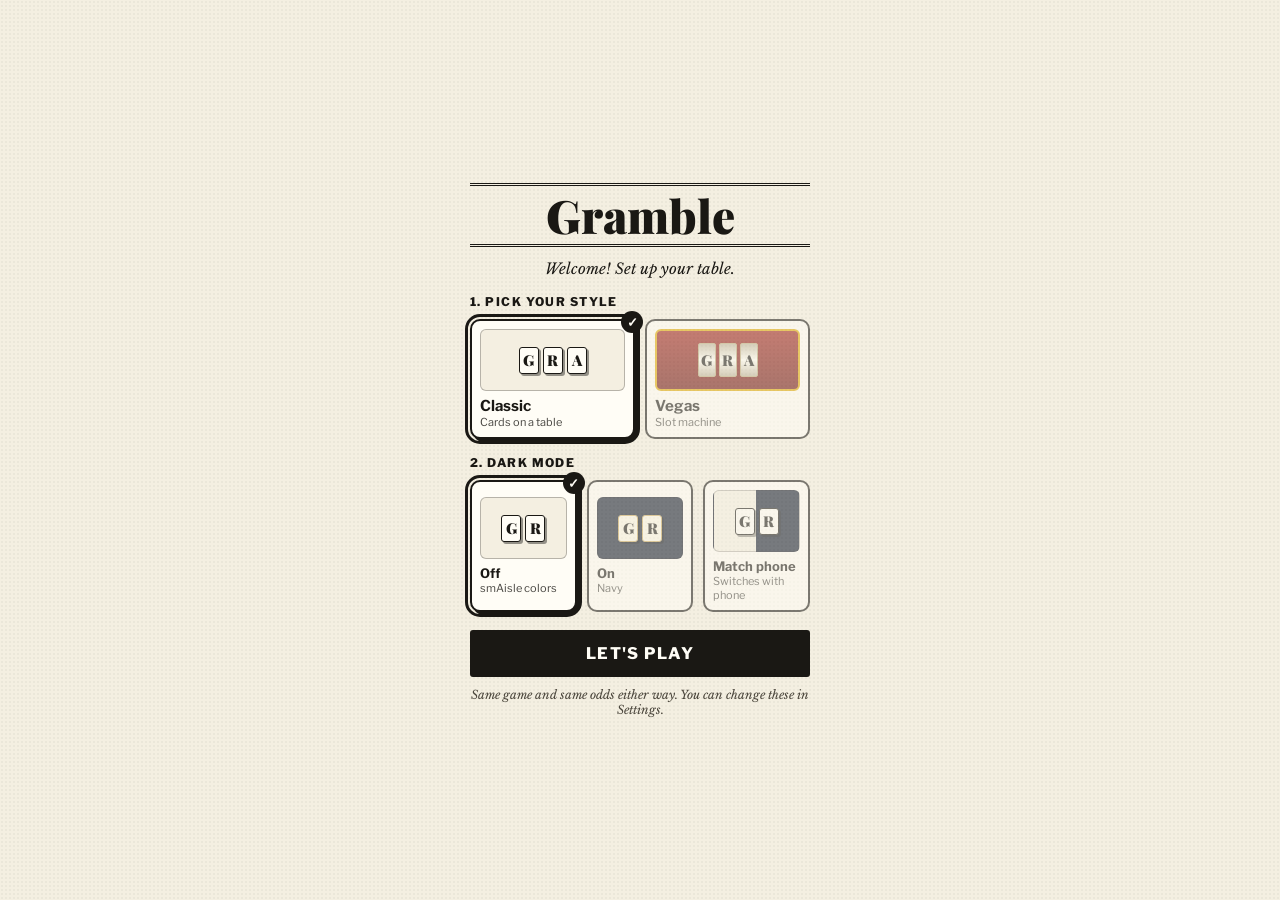
==== index.html @ 3ed4890f "Gramble v10.25: smAisle Daily button on the cover only; way back during play is the menu row Co-Auth" ====
<!doctype html>
<html lang="en">
<head>
<script src="/gate.js" data-game="gramble" data-name="Gramble"></script>
<meta charset="utf-8">
<meta name="viewport" content="width=device-width,initial-scale=1,maximum-scale=1,user-scalable=no,viewport-fit=cover">
<meta name="theme-color" content="#f4efe1">
<script>(function(){var m=null;try{m=localStorage.getItem('smaisle-dark');if(!m&&localStorage.getItem('rw_mode')==='dark'){m='on';localStorage.setItem('smaisle-dark','on')}}catch(e){}var d=m==='on'||(m==='auto'&&window.matchMedia&&matchMedia('(prefers-color-scheme: dark)').matches);if(d){document.documentElement.setAttribute('data-mode','navy');var t=document.querySelector('meta[name=theme-color]');if(t)t.content='#121b2e'}})()</script>
<meta name="apple-mobile-web-app-capable" content="yes">
<title>Gramble</title>
<link rel="apple-touch-icon" href="icon-180.png">
<link rel="icon" href="icon-192.png">
<link rel="manifest" href="manifest.json">
<script src="/daily/games.js" defer></script><!--SITEONLY-->
<meta name="description" content="Gramble: a word card game. Hold and hit to find all 20 words before your 50 coins run out.">
<link rel="stylesheet" href="https://fonts.googleapis.com/css2?family=Playfair+Display:wght@900&family=Libre+Baskerville:ital@0;1&family=Libre+Franklin:wght@700;800;900&family=Courier+Prime:wght@700&display=swap">
<style>
/* The Daily 15's newspaper look, with a red-and-gold slot machine in the middle. */
:root{--paper:#f4efe1;--ink:#1a1814;--ink2:#4a453b;--fade:#8c8574;--red:#1a1814;--acc:#ffd23f;--accD:#b8860b;--hi:#ffd23f;--hiE:#e0a800;--gold:#e0a800;--cab:#9c1f18;--cab2:#6e130e;--card:#fffdf6;--on:#fffdf6;--solid:var(--ink);--soft:#fff3c4;
  --head:"Playfair Display",Georgia,serif;--body:"Libre Baskerville",Georgia,serif;--sans:"Libre Franklin","Helvetica Neue",Arial,sans-serif;--t:58px;color-scheme:light}
*,*::before,*::after{box-sizing:border-box}
html,body{height:100%;margin:0;touch-action:manipulation}
body{background:var(--paper);background-image:radial-gradient(rgba(0,0,0,.035) 1px,transparent 1px);background-size:4px 4px;color:var(--ink);font-family:var(--body);overflow:hidden;-webkit-user-select:none;user-select:none;-webkit-tap-highlight-color:transparent}
[hidden]{display:none!important}
button{font-family:var(--sans);cursor:pointer;touch-action:manipulation;color:var(--ink)}
#app{height:100%;max-width:540px;margin:0 auto;display:flex;flex-direction:column;gap:6px;padding:6px max(2px,env(safe-area-inset-right,0px)) calc(env(safe-area-inset-bottom,0px) + 14px) max(2px,env(safe-area-inset-left,0px))}
.top{display:flex;align-items:center;gap:7px;border-bottom:3px double var(--ink);padding:2px 0 6px;margin:0 10px}
#pno{flex:1;font-family:var(--head);font-weight:900;font-size:20px;white-space:nowrap}
.box{display:flex;align-items:center;gap:6px;border:2px solid var(--ink);padding:0 8px;background:var(--card);height:32px}
.box small{font-family:var(--sans);font-size:10px;font-weight:700;letter-spacing:.12em;text-transform:uppercase}
.box b{font-family:var(--head);font-weight:900;font-size:19px;font-variant-numeric:tabular-nums}
#stars{min-width:12px;text-align:center;letter-spacing:-3px;font-size:11px}
#menuBtn{width:34px;height:32px;padding:0;border-radius:4px;background:transparent;border:1.5px solid var(--ink);font-size:17px}
#msg{min-height:38px;margin:0 10px;display:flex;align-items:center;justify-content:center;text-align:center;font-style:italic;font-size:14px;color:var(--ink2);line-height:1.25}
#msg.good{color:var(--ink);font-style:normal;font-family:var(--sans);font-weight:800;font-size:15px}
#msg.warn{color:var(--red);font-style:normal;font-family:var(--sans);font-weight:800}
#stage{flex:1;min-height:0;display:flex;flex-direction:column;align-items:center;justify-content:center;justify-content:safe center;gap:10px}

/* ---------- The machine ---------- */
#cab{position:relative;background:linear-gradient(var(--cab),var(--cab2));border:3px solid var(--gold);border-radius:18px;padding:8px 10px 10px;box-shadow:0 5px 0 #4a0c09,0 8px 16px rgba(0,0,0,.3)}
#marq{position:relative;margin:0 auto 8px;background:#2a0a08;border:2px solid var(--gold);border-radius:10px;padding:11px 14px;text-align:center;overflow:hidden}
#marq b{display:block;font-family:var(--head);font-weight:900;font-size:22px;letter-spacing:.06em;color:var(--hi);text-shadow:0 0 6px rgba(255,210,63,.6);line-height:1.1}
#marq small{display:block;font-family:var(--sans);font-weight:800;font-size:10px;letter-spacing:.16em;text-transform:uppercase;color:#f3d9a0}
#bulbs{position:absolute;inset:0;pointer-events:none}
#bulbs i{position:absolute;width:6px;height:6px;border-radius:50%;background:#ffe9a8;box-shadow:0 0 4px #ffd23f}
#bulbs i:nth-child(odd){animation:blink 1s steps(1) infinite}#bulbs i:nth-child(even){animation:blink 1s steps(1) infinite .5s}
@keyframes blink{50%{background:#7a4b10;box-shadow:none}}
#marq.jp{animation:jp .18s steps(1) 10}#marq.jp b{color:#fff}
@keyframes jp{50%{background:var(--gold)}}
#row{display:flex;align-items:center;gap:8px}
#reels{position:relative;display:flex;gap:6px;background:#2a0a08;border-radius:10px;padding:8px;border:2px solid #c48a00}
/* A reel window shows the letter on the line in full, with half of the letters above and below it. */
.reel{position:relative;width:var(--t);height:calc(var(--t)*2.6);overflow:hidden;border-radius:6px;background:linear-gradient(#bdb39a,#f3ecd8 30%,#fffdf3 50%,#f3ecd8 70%,#bdb39a);cursor:pointer}
.reel::after{content:'';position:absolute;inset:0;pointer-events:none;background:linear-gradient(rgba(0,0,0,.45),rgba(0,0,0,0) 28%,rgba(0,0,0,0) 72%,rgba(0,0,0,.45))}
.strip{position:absolute;left:0;right:0;top:0;will-change:transform}
.sym{position:relative;height:var(--t);display:grid;place-items:center;font-family:var(--sans);font-weight:900;font-size:calc(var(--t)*.6);line-height:1;color:var(--ink)}
.sym sub{position:absolute;right:9%;bottom:12%;font-size:calc(var(--t)*.22);font-weight:800}
.sym.qu{font-size:calc(var(--t)*.46)}
.sym.wild{color:var(--red);font-size:calc(var(--t)*.62)}
.reel.sel{box-shadow:inset 0 0 0 3px var(--gold)}
.reel.sel .sym.on{background:linear-gradient(#ffe680,#ffcf2e)}
.reel .num{position:absolute;left:4px;top:2px;z-index:2;font-family:var(--sans);font-weight:900;font-size:10px;color:var(--on);background:var(--solid);border-radius:8px;min-width:15px;height:15px;line-height:15px;text-align:center;pointer-events:none}
.reel.spin .sym{filter:blur(1.2px)}
.reel:not(.spin) .sym:not(.on){opacity:.4}
#line{position:absolute;left:0;right:0;top:50%;height:0;pointer-events:none;z-index:3}
#line::before,#line::after{content:'';position:absolute;top:-8px;border:7px solid transparent}
#line::before{left:-1px;border-left-color:var(--red)}#line::after{right:-1px;border-right-color:var(--red)}
#lever{position:relative;width:26px;height:calc(var(--t)*2.7);background:none;border:none;padding:0;flex:none}
#lever .base{position:absolute;left:3px;bottom:0;width:20px;height:26px;border-radius:6px;background:linear-gradient(90deg,#8a8a8a,#e6e6e6,#8a8a8a);border:2px solid #4a453b}
#lever .arm{position:absolute;left:10px;bottom:16px;width:6px;height:calc(100% - 30px);background:linear-gradient(90deg,#777,#ddd,#777);border-radius:3px;transform-origin:50% 100%;transition:transform .18s ease-in}
#lever .ball{position:absolute;left:-7px;top:-14px;width:20px;height:20px;border-radius:50%;background:radial-gradient(circle at 35% 35%,#ff8a80,#c62828 60%,#7f1010);box-shadow:0 2px 3px rgba(0,0,0,.4)}
#lever.pull .arm{transform:scaleY(-.55)}
#lever:disabled{opacity:.55;cursor:default}

/* ---------- Word, buttons, spin log ---------- */
#word{display:flex;align-items:center;justify-content:center;gap:4px;min-height:46px;flex-wrap:wrap}
#word .wt{position:relative;width:38px;height:42px;border-radius:5px;display:grid;place-items:center;font-family:var(--sans);font-weight:900;font-size:22px;background:linear-gradient(#ffe680,#ffcf2e);box-shadow:0 2px 0 #c99a00,0 3px 4px rgba(0,0,0,.25);cursor:pointer}
#word .wt.qu{font-size:16px}#word .wt.wild{color:var(--red)}
#word .wt sub{position:absolute;right:3px;bottom:2px;font-size:10px;font-weight:800}
#word .wt.bad{background:linear-gradient(#fffdf3,#f1e6c8);box-shadow:0 2px 0 #b9a77a,0 3px 4px rgba(0,0,0,.25)}
#word .ph{font-style:italic;font-size:14px;color:var(--fade)}
#word.shake{animation:shake .3s}
@keyframes shake{25%{transform:translateX(-6px)}75%{transform:translateX(6px)}}
#wsum{min-height:20px;text-align:center;font-family:var(--sans);font-weight:800;font-size:14px;letter-spacing:.03em;color:var(--ink2)}
#wsum b{color:var(--ink)}#wsum .jp{color:var(--red)}
#bar{display:flex;gap:8px;width:100%;max-width:420px;padding:0 10px}
#bar button{flex:1;height:54px;border:2px solid var(--ink);background:var(--card);font-weight:800;font-size:15px;letter-spacing:.04em;text-transform:uppercase;box-shadow:2px 3px 0 var(--ink);border-radius:3px;line-height:1.1}
#bar button small{display:block;font-size:10px;letter-spacing:.08em;font-weight:700;margin-top:2px}
#bar button:active:not(:disabled){transform:translate(2px,3px);box-shadow:none}
#bar button:disabled{opacity:.4;cursor:default}
#bar #cashBtn,#bar #spinBtn{background:var(--solid);color:var(--on)}
#bar #spinBtn{background:var(--red);border-color:#5a0f0b;box-shadow:2px 3px 0 #5a0f0b;font-size:18px;letter-spacing:.08em;white-space:nowrap}
#bar #bDD{display:none!important}
@keyframes ddp{0%,100%{box-shadow:0 0 0 0 rgba(255,210,63,.95),2px 3px 0 var(--ink)}50%{box-shadow:0 0 0 8px rgba(255,210,63,0),2px 3px 0 var(--ink)}}
#ddX{display:flex;align-items:center;gap:10px;width:calc(100% - 20px);max-width:400px;margin:0 auto 8px;box-sizing:border-box;min-height:58px;padding:8px 10px;border:2.5px solid var(--ink);background:var(--soft);box-shadow:2px 3px 0 var(--ink);font-family:var(--sans);font-weight:900;animation:ddp 1.3s infinite}
#ddX[hidden]{display:none}#ddX.on{animation:none}
#ddX .q{flex:1;font-size:16px;letter-spacing:.03em;text-transform:uppercase;text-align:left}#ddX .q small{display:block;font-size:11px;font-weight:700;color:#5a554a;letter-spacing:.02em;text-transform:none}
#ddX .seg{display:flex;border:2px solid var(--ink);border-radius:4px;overflow:hidden;flex:none}
#ddX .seg button small{display:block;font:800 11px var(--sans);letter-spacing:.02em;margin-top:1px}
#ddX .seg button{font:900 15px var(--sans);letter-spacing:.05em;text-transform:uppercase;padding:7px 14px;line-height:1.1;background:var(--card);color:var(--ink);border:0;border-radius:0}
#ddX .seg button+button{border-left:2px solid var(--ink)}#ddX .seg button.on{background:var(--solid);color:#ffd23f}
body.dd2 #bar #spinBtn{background:linear-gradient(#ffe58a,#ffc400)!important;color:#000!important;border-color:#000!important;box-shadow:2px 3px 0 #000!important}
#bCash{background:var(--solid);border-color:#000;color:var(--acc)}
#word .wt.pick{outline:3px solid var(--red);outline-offset:2px;transform:translateY(-4px)}
#word{touch-action:none}#word .wt{touch-action:none}
#list{display:grid;grid-template-columns:repeat(4,1fr);gap:4px;width:100%;max-width:420px;padding:0 10px}
#list span{position:relative;border:1.5px dashed var(--ink);border-radius:0;background:transparent;text-align:center;font-family:"Courier Prime","Courier New",monospace;font-weight:700;font-size:17px;letter-spacing:.14em;padding:5px 0 4px;line-height:1.1}
#list span.fit{background:var(--soft);border:1.5px solid var(--hiE)}
#list span.got{background:#ebe6d8;border-color:#c9c2b0;color:#9a9384}
#list span.got::after{content:'';position:absolute;left:8%;right:8%;top:50%;border-top:2.5px solid var(--red);transform:rotate(-4deg)}
#list span.new{animation:pick .5s ease-out}
@keyframes pick{50%{transform:scale(1.25)}}
#bonusL{min-height:16px;text-align:center;font-family:var(--sans);font-size:12px;font-weight:700;color:var(--ink2)}#bonusL b{color:var(--ink);cursor:pointer;text-decoration:underline dotted}
#list span.miss{color:var(--fade);border-style:dotted}
.reel .tag{position:absolute;left:0;right:0;bottom:3px;z-index:2;text-align:center;font-family:var(--sans);font-weight:900;font-size:9px;letter-spacing:.14em;color:var(--on);pointer-events:none}
.reel .tag span{background:var(--solid);border-radius:8px;padding:1px 6px;font-size:12px;letter-spacing:0}
.reel.unl .sym.on{opacity:.5}.reel.unl .tag span{background:#6b6355}
.reel.gone .strip .sym.on{color:transparent}.reel.gone .strip .sym.on sub{display:none}
#cab.win{animation:winb .25s steps(1) 8}
@keyframes winb{50%{box-shadow:0 0 0 6px var(--hi),0 8px 16px rgba(0,0,0,.3)}}
#logLbl{text-align:center;font-family:var(--sans);font-size:10px;font-weight:800;letter-spacing:.12em;text-transform:uppercase;color:var(--ink2)}
.box.bank b{color:var(--ink)}.box.bank.low b{color:var(--ink);text-decoration:underline 3px var(--acc)}
.pop.cost{background:var(--card);color:var(--red);font-size:20px}
.pop{position:fixed;z-index:12;font-family:var(--head);font-weight:900;font-size:30px;color:var(--ink);background:var(--card);border:2px solid var(--ink);padding:0 10px;pointer-events:none;animation:up 3s ease-out forwards;white-space:nowrap;transform:translateX(-50%)}
.pop.jp{background:var(--solid);color:var(--acc)}
@keyframes up{0%{transform:translate(-50%,0)}15%{transform:translate(-50%,-20px);opacity:1}75%{transform:translate(-50%,-30px);opacity:1}100%{transform:translate(-50%,-50px);opacity:0}}

/* ---------- Sheets (cover, menu, help, result, stats, archive) ---------- */
.sheet{position:fixed;inset:0;display:grid;place-items:center;background:rgba(26,24,20,.55);z-index:20;padding:16px}
.card{background:var(--paper);border:3px double var(--ink);padding:18px;width:100%;max-width:400px;max-height:90%;overflow:auto;display:flex;flex-direction:column;gap:10px;box-shadow:6px 6px 0 rgba(0,0,0,.25)}
.card h2{font-family:var(--head);font-weight:900;font-size:28px;margin:0;text-align:center;border-bottom:1px solid var(--ink);padding-bottom:6px}
#menu h2,#settings h2{text-align:left}
.card b{font-family:var(--sans);font-weight:800}
#togs{display:flex;flex-wrap:wrap;justify-content:center;gap:6px;margin:2px 0 4px}
#mSound{display:flex;align-items:center;gap:4px;background:transparent;border:1.5px solid var(--ink);border-radius:6px;padding:3px 6px;font-family:var(--sans);font-size:9px;font-weight:700;letter-spacing:.06em;text-transform:uppercase;color:var(--ink);line-height:1.1}
#mSound b{font-size:10px}#mSound.on{background:var(--solid);color:var(--on)}
.helpsec{border-top:1px solid var(--ink);padding-top:8px;display:flex;flex-direction:column;gap:6px}
.helpsec h3{margin:0;text-align:center;font-family:var(--sans);font-size:11px;letter-spacing:.14em;text-transform:uppercase;color:var(--ink2)}
.helpsec div{display:flex;gap:8px}.helpsec .go{flex:1;padding:9px 4px;font-size:12px;margin:0}
.lsub{text-align:center;font-family:var(--sans);font-size:13px;font-weight:700;color:var(--ink2);margin:0}
.go{display:block;width:100%;padding:12px;border:2px solid var(--ink);border-radius:3px;background:var(--solid);color:var(--on);font-weight:800;font-size:16px;letter-spacing:.08em;text-transform:uppercase;margin-top:8px}
.go.alt{background:var(--card);color:var(--ink)}
.card .go{margin:0}
.ver{text-align:center;font-family:var(--sans);font-size:11px;color:var(--fade);margin-top:10px}
.stars{width:100%;border-collapse:collapse;margin-top:6px;text-align:center;background:#fff}
.stars th,.stars td{border:2px solid var(--ink);padding:6px 4px}
.stars th{font-family:var(--sans);font-size:13px;font-weight:800}
.stars tr:first-child th{background:var(--solid);color:var(--on);font-size:15px}
.stars td{font-size:18px;line-height:1;letter-spacing:-2px;white-space:nowrap}
.rules{list-style:none;padding:0;margin:0;display:flex;flex-direction:column;gap:10px}
#help .rules li{font-family:var(--sans);font-weight:500;font-size:15px;line-height:1.42}
#help .rules li b{font-weight:800}#help .rules li.fine{font-family:var(--body);font-size:11.5px;color:var(--ink2)}
#cover{background:var(--paper);background-image:radial-gradient(rgba(0,0,0,.035) 1px,transparent 1px);background-size:4px 4px;z-index:30}
#cover .in{display:flex;flex-direction:column;align-items:center;gap:14px;width:100%;max-width:340px;text-align:center}
#cover .mh{border-top:3px double var(--ink);border-bottom:3px double var(--ink);padding:8px 0;width:100%}
#cover h1{font-family:var(--head);font-weight:900;font-size:clamp(40px,13vw,52px);line-height:1;margin:0}
#cover .ln{display:flex;justify-content:space-between;font-family:var(--sans);font-size:11px;font-weight:700;letter-spacing:.08em;text-transform:uppercase;margin-top:6px;color:var(--ink2)}
#cover .tag{font-style:italic;font-size:15px}
/* Way back to smAisle Daily: the yellow button shows on the cover only; during play the way back is the menu row (Jeff, Nov 3). */
.smback{flex:none;align-self:flex-start;display:block;box-sizing:border-box;height:30px;padding:4px 10px;background:#ffe27a;color:#1a1814!important;border:2px solid #1a1814;border-radius:4px;font:800 13px/18px var(--sans);letter-spacing:.06em;text-decoration:none;white-space:nowrap}
#cvBar{position:absolute;top:calc(env(safe-area-inset-top,0px) + 6px);left:calc(max(0px,50vw - 270px) + 12px);z-index:2}
#cover{padding-top:calc(env(safe-area-inset-top,0px) + 42px);overflow:auto;place-items:safe center}
#coverSm{color:inherit}
@media (max-height:700px){#cover .in{gap:10px}}
#cover .links{display:flex;gap:8px;align-items:center;font-family:var(--sans);font-weight:800;font-size:12px;letter-spacing:.08em;text-transform:uppercase}
#cover .links button{background:none;border:none;padding:6px 2px;font:inherit;letter-spacing:inherit;text-transform:inherit;color:var(--ink);text-decoration:underline}
#cvReels{display:flex;gap:5px;justify-content:center}
#cvReels span{width:44px;height:50px;border-radius:6px;display:grid;place-items:center;font-family:var(--sans);font-weight:900;font-size:28px;background:linear-gradient(#fffdf3,#f1e6c8);box-shadow:0 2px 0 #b9a77a,0 3px 4px rgba(0,0,0,.25);border:2px solid var(--gold)}
#cvStreak{font-family:var(--sans);font-weight:800;font-size:14px;letter-spacing:.04em}
#cvStats{display:flex;width:100%;background:none;border:none;border-top:1px solid var(--ink);border-bottom:1px solid var(--ink);padding:6px 0;color:var(--ink)}
#cvStats div{flex:1;display:flex;flex-direction:column}#cvStats div+div{border-left:1px solid var(--fade)}
#cvStats b{font-family:var(--head);font-weight:900;font-size:22px}#cvStats span{font-family:var(--sans);font-weight:800;font-size:9px;letter-spacing:.06em;text-transform:uppercase;color:var(--ink2)}
.smico{display:inline-block;flex:none;width:24px;height:24px;background-size:cover;border-radius:22%;background-image:url([data-uri])}
.qpic{display:flex;justify-content:center;gap:4px;margin:6px 0 12px;min-height:44px;flex-wrap:wrap}
.qt{position:relative;width:40px;height:44px;border-radius:5px;display:grid;place-items:center;font-family:var(--sans);font-weight:900;font-size:23px;background:linear-gradient(#fffdf3,#f1e6c8);box-shadow:0 2px 0 #b9a77a,0 3px 4px rgba(0,0,0,.25)}
.qt sub{position:absolute;right:3px;bottom:2px;font-size:10px;font-weight:800}
.qt.l{background:linear-gradient(#ffe680,#ffcf2e);box-shadow:0 2px 0 #c99a00,0 3px 4px rgba(0,0,0,.25)}
.qt.w{color:var(--red)}
#quick{z-index:40}
#qText{font-size:15px;line-height:1.45;text-align:center;margin:0}
#qDots{display:flex;justify-content:center;gap:6px;margin:14px 0 2px}#qDots span{width:8px;height:8px;border-radius:50%;border:1.5px solid var(--ink)}#qDots span.on{background:var(--solid)}
.qskip{display:block;margin:10px auto 0;background:none;border:0;font-weight:700;font-size:13px;color:var(--ink2);text-decoration:underline}
.big{font-family:var(--head);font-weight:900;font-size:44px;text-align:center;margin:4px 0;line-height:1;letter-spacing:-2px}
.dpts{font-family:var(--sans);font-weight:800;font-size:15px;letter-spacing:.06em;text-transform:uppercase}.dpts b{font-family:var(--head);font-size:30px;letter-spacing:0}
#dStreak{margin:0;font-family:var(--sans);font-weight:800;font-size:14px;letter-spacing:.04em}
.lrow{display:flex;flex-wrap:wrap;justify-content:center;gap:4px 16px;font-family:var(--sans);font-weight:800;font-size:12px;letter-spacing:.08em;text-transform:uppercase}
.lrow button{background:none;border:none;padding:6px 2px;font:inherit;letter-spacing:inherit;text-transform:inherit;color:var(--ink);text-decoration:underline}
.lrow button[hidden]{display:none}
.donegrid{display:grid;grid-template-columns:1fr 1fr;gap:8px}.donegrid .go{padding:9px 4px;font-size:13px}
.wl{text-align:center;font-family:var(--sans);font-weight:700;font-size:13px;color:var(--ink2);line-height:1.5;margin:0}
.dw{cursor:pointer;text-decoration:underline dotted;text-underline-offset:3px}.tapnote{margin:-6px 0 0;font-size:11px;font-style:italic;color:var(--ink2);text-align:center}
#dTop{margin:0;font-family:var(--sans);font-size:15px}
#def{z-index:45}#def .card{text-align:left}#defW{margin:0 0 6px;font-family:var(--sans);letter-spacing:.08em;font-size:22px}#defT p{margin:0 0 8px;font-size:15px;line-height:1.4}#defT i{color:var(--ink2)}#defT .dsm{font-size:13px}#defT a{color:var(--ink)}
.sstreak{display:flex;flex-direction:column;gap:4px;font-family:var(--head);font-weight:900;font-size:20px;text-align:left}
.sstreak div{display:flex;align-items:baseline}.sstreak em{font-style:normal;display:inline-block;width:1.4em}.card .sstreak b{margin-left:auto;font-family:var(--head);font-weight:900}
.shead{margin:4px 0 0;text-align:left;font-family:var(--head);font-weight:900;font-size:16px;border-bottom:2px solid var(--ink);padding-bottom:3px}
.sweek{display:grid;grid-template-columns:repeat(7,1fr);gap:4px;border:2px solid var(--ink);border-radius:3px;padding:4px}
.sweek div{border:1.5px solid var(--ink);border-radius:3px;background:var(--card);padding:4px 0;min-height:46px;display:flex;flex-direction:column;align-items:center;gap:1px;font-size:11px;line-height:1.1}
.sweek span{font-family:var(--sans);font-weight:800;font-size:10px;letter-spacing:.04em}
.sweek .off{opacity:.45;border-color:var(--fade)}.sweek .x{font-family:var(--sans);font-weight:700;color:var(--ink2)}
.sweeksum{font-family:var(--sans);font-weight:700;font-size:13px}
.statgrid{display:grid;grid-template-columns:1fr 1fr 1fr;gap:6px}
.statgrid div{border:2px solid var(--ink);border-radius:3px;background:var(--card);padding:7px 2px 6px;display:flex;flex-direction:column;gap:2px}
.statgrid b{font-family:var(--sans);font-weight:900;font-size:22px;line-height:1.1}
.statgrid span{font-family:var(--sans);font-weight:800;font-size:9.5px;text-transform:uppercase;letter-spacing:.05em}
@media (max-width:420px){.top{gap:5px}.box{padding:0 6px;gap:4px}.box small{letter-spacing:.05em;font-size:9px}#pno{font-size:18px}}
@media (max-height:700px){#marq{margin-bottom:5px;padding:8px 12px}#marq b{font-size:18px}#stage{gap:6px}#bar button{height:48px}}
/* ---------- Machine looks (menu → Look). Each look restyles the cabinet; the game is the same. ---------- */
/* Shared for the classy looks: no blinking bulbs, a fine inner hairline, a serif marquee, a brass lever. */
body[class*="lk-"] #bulbs{display:none}
body[class*="lk-"] #cab{border-width:1px;border-radius:14px}
body[class*="lk-"] #cab::before{content:'';position:absolute;inset:4px;border:1px solid var(--trim);border-radius:10px;pointer-events:none}
body[class*="lk-"] #marq{border-width:1px;border-color:var(--trim);padding:9px 14px}
body[class*="lk-"] #marq b{font-family:var(--head);font-style:italic;font-weight:700;letter-spacing:.04em;text-shadow:none;color:var(--mq)}
body[class*="lk-"] #marq small{color:var(--trim);font-weight:600;letter-spacing:.22em}
body[class*="lk-"] #reels{border-width:1px;border-color:var(--trim)}
body[class*="lk-"] #line::before{border-left-color:var(--trim)}body[class*="lk-"] #line::after{border-right-color:var(--trim)}
body[class*="lk-"] #lever .ball{background:radial-gradient(circle at 35% 35%,#fff6d8,var(--trim) 55%,#5a4310)}
body[class*="lk-"] #marq.jp{animation:jp2 .3s steps(1) 6}@keyframes jp2{50%{background:var(--trim)}}
body.lk-navy{--trim:#c9a961;--mq:#f3e6c4}
body.lk-navy #cab{background:linear-gradient(#1c2a44,#0f1829);border-color:#c9a961;box-shadow:0 5px 0 #070c16,0 8px 16px rgba(0,0,0,.3)}
body.lk-navy #marq,body.lk-navy #reels{background:#0a111e}
body.lk-navy #bar #spinBtn{background:#1c2a44;border-color:#0a111e;box-shadow:2px 3px 0 #0a111e}
body.lk-walnut{--trim:#d8b46a;--mq:#fbefd2}
body.lk-walnut #cab{background:repeating-linear-gradient(100deg,#5b3a22 0 7px,#6b4529 7px 11px,#553520 11px 19px,#62402a 19px 24px);border-color:#d8b46a;box-shadow:0 5px 0 #2a190d,0 8px 16px rgba(0,0,0,.3)}
body.lk-walnut #marq,body.lk-walnut #reels{background:#24160c}
body.lk-walnut #bar #spinBtn{background:#5b3a22;border-color:#24160c;box-shadow:2px 3px 0 #24160c}
body.lk-ivory{--trim:#b08d3c;--mq:#3a2e14}
body.lk-ivory #cab{background:linear-gradient(#fbf6e9,#ece2c8);border-color:#b08d3c;box-shadow:0 5px 0 #b9ab86,0 8px 16px rgba(0,0,0,.18)}
body.lk-ivory #marq{background:var(--card)}body.lk-ivory #reels{background:#d9ccaa}
body.lk-ivory #bar #spinBtn{background:#1a1814;border-color:#b08d3c;box-shadow:2px 3px 0 #b08d3c}
body.lk-oxblood{--trim:#d4b26a;--mq:#f6e4b8}
body.lk-oxblood #cab{background:radial-gradient(circle at 50% 30%,#6a1420,#3e0a12);border-color:#d4b26a;box-shadow:0 5px 0 #1f0408,0 8px 16px rgba(0,0,0,.3)}
body.lk-oxblood #marq,body.lk-oxblood #reels{background:#22050a}
body.lk-oxblood #bar #spinBtn{background:#5a1019;border-color:#22050a;box-shadow:2px 3px 0 #22050a}
body.lk-onyx{--trim:#c8c8c8;--mq:#f2f2f2}
body.lk-onyx #cab{background:linear-gradient(#262626,#111);border-color:#8a8a8a;box-shadow:0 5px 0 #000,0 8px 16px rgba(0,0,0,.35)}
body.lk-onyx #marq,body.lk-onyx #reels{background:#050505}
body.lk-onyx #lever .ball{background:radial-gradient(circle at 35% 35%,#fff,#bdbdbd 55%,#444)}
body.lk-onyx #bar #spinBtn{background:#111;border-color:#000;box-shadow:2px 3px 0 #000}
body.lk-gold{--trim:#fff2b0;--mq:#ffe9a0}
body.lk-gold #cab{background:linear-gradient(160deg,#f7dc7a,#c9971f 45%,#f3d36a 60%,#a57a12);border-color:#7a5a0c;box-shadow:0 5px 0 #5a4208,0 8px 16px rgba(0,0,0,.3)}
body.lk-gold #marq,body.lk-gold #reels{background:#2a1d00}
body.lk-gold #bar #spinBtn{background:#8a6510;border-color:#4a3606;box-shadow:2px 3px 0 #4a3606}
body.lk-neon{--trim:#3fd8ff;--mq:#ff7ad1}
body.lk-neon #cab{background:linear-gradient(#1a0d33,#0b0518);border-color:#ff3fb4;box-shadow:0 0 14px #ff3fb4,0 5px 0 #05020c}
body.lk-neon #marq,body.lk-neon #reels{background:#07030f}
body[class*="lk-"].lk-neon #marq b{text-shadow:0 0 8px #ff3fb4,0 0 16px #ff3fb4}
body.lk-neon #bar #spinBtn{background:#2a0f4a;border-color:#ff3fb4;box-shadow:2px 3px 0 #ff3fb4}
body.lk-chrome{--trim:#e8e8e8;--mq:#f4f4f4}
body.lk-chrome #cab{background:linear-gradient(#fafafa,#a9a9a9 30%,#ececec 52%,#8c8c8c 80%,#d6d6d6);border-color:#555;box-shadow:0 5px 0 #3a3a3a,0 8px 16px rgba(0,0,0,.3)}
body.lk-chrome #marq,body.lk-chrome #reels{background:#161616}
body.lk-chrome #bar #spinBtn{background:#3a3a3a;border-color:#111;box-shadow:2px 3px 0 #111}
body.lk-diamond{--trim:#bff0ff;--mq:#e6fbff}
body.lk-diamond #cab{background:linear-gradient(135deg,#e6f9ff,#8fcbe8 30%,#f2fdff 50%,#6fb6dc 75%,#d4f2ff);border-color:#2f7fb0;box-shadow:0 5px 0 #1d5678,0 8px 16px rgba(0,0,0,.25)}
body.lk-diamond #marq,body.lk-diamond #reels{background:#0b2233}
body.lk-diamond #bar #spinBtn{background:#1d5678;border-color:#0b2233;box-shadow:2px 3px 0 #0b2233}
body.lk-jackpot{--trim:#ffd23f;--mq:#ffd23f}
body.lk-jackpot #cab{background:radial-gradient(circle at 50% 25%,#e0242b,#7a0a0e);border-color:#ffd23f;border-width:3px;box-shadow:0 0 0 2px #7a0a0e,0 5px 0 #3d0507,0 8px 16px rgba(0,0,0,.3)}
body.lk-jackpot #marq,body.lk-jackpot #reels{background:#1a0002}
body[class*="lk-"].lk-jackpot #bulbs{display:flex}
body.lk-jackpot #bar #spinBtn{background:#b3141a;border-color:#3d0507;box-shadow:2px 3px 0 #3d0507}
.lkOpt.lock{opacity:.5}.lkOpt.lock i{filter:grayscale(1)}
.mp{display:block;width:100%;box-sizing:border-box;margin:10px 0 4px;padding:10px 12px;border:2px solid var(--ink);background:var(--soft);text-align:left;font-family:var(--sans);color:var(--ink);border-radius:0}
.mp .t{display:flex;justify-content:space-between;font-weight:900;font-size:14px;letter-spacing:.02em;text-transform:uppercase}.mp .t span{font-weight:700;color:#5a554a;font-size:12px}
.mp .pb{height:12px;border:2px solid var(--ink);background:var(--card);margin-top:6px;position:relative}.mp .pb i{position:absolute;left:0;top:0;bottom:0;background:linear-gradient(#ffe58a,#ffc400)}
.mp .g{font-size:12px;font-weight:700;margin-top:4px;color:#5a554a}
.cd{display:flex;gap:8px;margin:8px 0 2px;font-family:var(--sans)}.cd div{flex:1;border:1.5px dashed var(--ink);padding:6px 4px;font-size:12px;font-weight:700;line-height:1.25}.cd b{display:block;font-size:17px;font-weight:900;letter-spacing:.04em}
#mpSheet{display:none;position:fixed;inset:0;z-index:75;background:rgba(0,0,0,.45);align-items:flex-end;justify-content:center}
#mpSheet.show{display:flex}#mpSheet>div{box-sizing:border-box;width:100%;max-width:420px;max-height:92vh;overflow:auto;background:var(--card);border:2px solid var(--ink);border-bottom:0;border-radius:16px 16px 0 0;padding:16px 16px 20px;font-family:var(--sans)}
#mpSheet h4{margin:0;text-align:center;font:700 italic 24px var(--head)}#mpSheet p.s{margin:2px 0 10px;text-align:center;font-size:13px;color:var(--ink2)}
.stop{display:flex;align-items:center;gap:12px;padding:8px 0;position:relative;width:100%;background:none;border:0;text-align:left;font-family:var(--sans);color:var(--ink)}.stop+.stop::before{content:'';position:absolute;left:25px;top:-10px;height:18px;border-left:3px dotted #9a9384}
.stop .sw{width:50px;height:50px;border-radius:8px;border:2.5px solid var(--ink);flex:none;display:flex;align-items:center;justify-content:center;font-size:20px}
.stop .n{flex:1;font-weight:900;font-size:16px}.stop .n small{display:block;font-weight:700;font-size:12px;color:#5a554a}
.stop.lock .sw{filter:grayscale(1) brightness(1.3);opacity:.55}.stop.lock .n{color:#9a9384}.stop.cur{background:var(--soft);margin:0 -8px;padding:8px;width:calc(100% + 16px);border:2px solid #b8860b}
.stop .ok{font-weight:900;font-size:13px}
#mpDone{display:block;width:100%;margin-top:12px;height:48px;background:var(--solid);color:var(--on);border:0;border-radius:8px;font:700 17px var(--sans)}
#svCard,#unCard{display:none;position:fixed;inset:0;z-index:85;background:rgba(0,0,0,.55);align-items:center;justify-content:center;padding:30px}
#svCard.show,#unCard.show{display:flex}#svCard>div,#unCard>div{background:var(--card);border:2.5px solid var(--ink);box-shadow:4px 5px 0 var(--ink);padding:20px 18px;text-align:center;font-family:var(--sans);max-width:320px}
#svCard .ic,#unCard .ic{font-size:54px;line-height:1}#svCard b,#unCard b{display:block;margin:6px 0 4px;font:700 italic 26px var(--head)}#svCard p,#unCard p{margin:6px 0;font-size:15px}#svCard .sm{font-size:12px;color:var(--ink2)}
#unCard .sw{width:90px;height:70px;margin:8px auto;border-radius:10px;border:3px solid var(--ink)}
#svCard button,#unCard button{margin-top:10px;width:100%;height:48px;background:var(--solid);color:#ffd23f;font:900 16px var(--sans);letter-spacing:.06em;border:0}#unCard button.l{background:transparent;color:var(--ink);height:40px;font-size:14px}
#mLook{display:flex;align-items:center;gap:4px;background:transparent;border:1.5px solid var(--ink);border-radius:6px;padding:3px 6px;font-family:var(--sans);font-size:9px;font-weight:700;letter-spacing:.06em;text-transform:uppercase;color:var(--ink);line-height:1.1}
#mLook b{font-size:10px}
#mStyle{display:flex;align-items:center;gap:4px;background:transparent;border:1.5px solid var(--ink);border-radius:6px;padding:3px 6px;font-family:var(--sans);font-size:9px;font-weight:700;letter-spacing:.06em;text-transform:uppercase;color:var(--ink);line-height:1.1}#mStyle b{font-size:10px}
#mCross{display:flex;align-items:center;gap:4px;background:transparent;border:1.5px solid var(--ink);border-radius:6px;padding:3px 6px;font-family:var(--sans);font-size:9px;font-weight:700;letter-spacing:.06em;text-transform:uppercase;color:var(--ink);line-height:1.1}
#mCross b{font-size:10px}#mCross.on{background:var(--solid);color:var(--on)}
#list span i{font-style:normal}#list span i.x{color:#b5ad9a}
/* ---------- Demo: a guided walk-through on the real machine ---------- */
#demoCap{position:fixed;left:50%;transform:translateX(-50%);top:8px;width:min(94vw,500px);z-index:40;background:var(--card);border:2px solid var(--ink);box-shadow:3px 4px 0 var(--ink);padding:10px 12px;font-family:var(--sans)}
#demoCap .st{font-size:10px;font-weight:800;letter-spacing:.14em;text-transform:uppercase;color:var(--ink2)}
#demoCap p{margin:4px 0 8px;font-family:var(--body);font-size:15px;line-height:1.35}
#demoCap .row{display:flex;gap:8px}#demoCap button{flex:1;height:40px;border:2px solid var(--ink);background:var(--solid);color:var(--on);font-weight:800;letter-spacing:.06em;text-transform:uppercase;border-radius:3px}
#demoCap button.sk{flex:none;width:80px;background:var(--card);color:var(--ink)}
body.demo #bar,body.demo #menuBtn{pointer-events:none}body.demo .reel,body.demo #word{pointer-events:none}
.reel.hint{box-shadow:0 0 0 3px #ffd23f,0 0 14px #ffd23f}
#reels .strike{position:absolute;left:4px;right:4px;top:50%;height:5px;margin-top:-2px;background:var(--red);border-radius:3px;z-index:4;pointer-events:none;transform:scaleX(0);transform-origin:left;box-shadow:none}
#reels.struck .strike{animation:strike .45s ease-out forwards}
@keyframes strike{0%{transform:scaleX(0)}100%{transform:scaleX(1)}}
#reels.struck .reel .sym.on{color:var(--fade)}
#reels .bbadge{position:absolute;left:50%;top:-12px;transform:translateX(-50%);z-index:5;display:none;background:linear-gradient(#ffe680,#ffcf2e);color:#5a3d00;border:2px solid #b8860b;border-radius:14px;padding:2px 10px;font:900 12px var(--sans);letter-spacing:.12em;white-space:nowrap;box-shadow:0 0 10px #ffd23f}
#reels.bonus .bbadge{display:block;animation:bpulse .9s ease-in-out infinite}#reels.bonus .reel .sym.on{background:linear-gradient(#fff6d8,#f3d9a0)}
@keyframes bpulse{50%{transform:translateX(-50%) scale(1.08)}}
#rCard{text-align:center;position:relative;z-index:2;max-width:350px}
#rCard .rk{font:800 10px var(--sans);letter-spacing:.3em;text-transform:uppercase}
#rCard h2{font-size:36px;line-height:1.05;margin:6px 0 4px;border:0;padding:0}
#rCard .rticks{display:flex;justify-content:center;gap:4px;margin:10px 0}
#rCard .rticks span{width:24px;height:24px;border-radius:4px;background:linear-gradient(#ffe680,#ffcf2e);font:900 13px var(--sans);display:grid;place-items:center;animation:tick .35s ease-out backwards}
#rCard .rticks span:nth-child(1){animation-delay:0.00s}#rCard .rticks span:nth-child(2){animation-delay:0.06s}#rCard .rticks span:nth-child(3){animation-delay:0.12s}#rCard .rticks span:nth-child(4){animation-delay:0.18s}#rCard .rticks span:nth-child(5){animation-delay:0.24s}#rCard .rticks span:nth-child(6){animation-delay:0.30s}#rCard .rticks span:nth-child(7){animation-delay:0.36s}#rCard .rticks span:nth-child(8){animation-delay:0.42s}#rCard .rticks span:nth-child(9){animation-delay:0.48s}#rCard .rticks span:nth-child(10){animation-delay:0.54s}
@keyframes tick{from{transform:scale(0)}}
#rCard .rbill{border-top:3px double var(--ink);border-bottom:3px double var(--ink);padding:8px 0;margin:6px 0 12px}
#rCard .rbill div{display:flex;justify-content:space-between;font:700 14px var(--sans)}#rCard .rbill .g{color:var(--ink)}
#rCard .rbill .t{font:900 26px var(--head);margin-top:2px}
#rCard #rRide{height:60px;line-height:1.1;font-size:17px;box-shadow:2px 3px 0 #c9a961;margin:0}
#rCard .rnote{font:600 11px var(--sans);color:var(--ink2);margin:5px 0 10px}
#rCard #rCash{margin:0}
#confetti{position:absolute;inset:0;overflow:hidden;pointer-events:none;z-index:1}
#confetti i{position:absolute;top:-20px;width:8px;height:13px;border-radius:2px;animation:fall linear forwards}
@keyframes fall{to{transform:translateY(110vh) rotate(720deg)}}
#stamp{position:absolute;left:50%;top:50%;transform:translate(-50%,-50%) rotate(-6deg) scale(0);z-index:6;pointer-events:none;background:var(--card);border:3px solid var(--red);border-radius:6px;padding:4px 12px;text-align:center;box-shadow:0 3px 10px rgba(0,0,0,.4);white-space:nowrap}
#stamp b{display:block;font:900 15px var(--sans);letter-spacing:.06em;color:var(--red);text-transform:uppercase}
#stamp span{display:block;font:800 11px var(--sans);letter-spacing:.14em;text-transform:uppercase;color:var(--ink)}
#reels.struck #stamp{animation:stampin .35s .35s cubic-bezier(.3,1.6,.6,1) forwards}
@keyframes stampin{to{transform:translate(-50%,-50%) rotate(-6deg) scale(1)}}
body.cue #reels.struck .reel{filter:grayscale(1) brightness(.85)}
body.cue #marq b{color:#ffd23f!important}body.cue #marq small{font-size:14px;color:#fff!important;letter-spacing:.3em}
#bar #spinBtn.cue{background:var(--solid)!important;border-color:#000!important;box-shadow:2px 3px 0 #000!important;color:var(--acc)!important}#bar #spinBtn.cue small{color:var(--on)!important}
#list span.tgt{box-shadow:0 0 0 3px #ffd23f,0 0 12px #ffd23f;background:var(--soft);border-color:var(--hiE)}
.reel.hint{animation:hglow 1s ease-in-out infinite}@keyframes hglow{50%{box-shadow:0 0 0 4px #ffd23f,0 0 18px #ffd23f}}
#mHints{display:flex;align-items:center;gap:4px;background:transparent;border:1.5px solid var(--ink);border-radius:6px;padding:3px 6px;font-family:var(--sans);font-size:9px;font-weight:700;letter-spacing:.06em;text-transform:uppercase;color:var(--ink);line-height:1.1}
#mHints b{font-size:10px}#mHints.on{background:var(--solid);color:var(--on)}
#bCard{display:none;position:fixed;inset:0;z-index:59;background:rgba(0,0,0,.55);align-items:center;justify-content:center;padding:26px}
#bCard.show{display:flex}#bCard>div{box-sizing:border-box;width:100%;max-width:340px;background:var(--card);border:2px solid var(--ink);border-radius:14px;padding:20px 18px;text-align:center;box-shadow:0 6px 0 var(--ink);font-family:var(--sans)}
#bCard .st{font-size:15px;font-weight:800;letter-spacing:.12em;color:#b8860b}#bCard .w{font-size:40px;font-weight:900;letter-spacing:.08em;margin:2px 0}
#bCard p{font-size:16px;line-height:1.35;margin:4px 0 8px}#bCard .math{font-size:14px;color:#555;margin-bottom:6px;line-height:1.4}#bCard .math b{color:var(--ink);font-size:16px}
#bCard button{display:block;width:100%;border:2px solid var(--ink);border-radius:9px;font-size:18px;font-weight:800;padding:11px;margin-top:9px;font-family:var(--sans)}
#bCard button small{display:block;font-size:12px;font-weight:600;letter-spacing:.04em;margin-top:2px}#bCard .g{background:var(--solid);color:var(--acc)}#bCard .w2{background:#fff;color:var(--ink)}
#lkSheet{display:none;position:fixed;inset:0;z-index:70;background:rgba(0,0,0,.45);align-items:flex-end;justify-content:center}
#lkSheet.show{display:flex}#lkSheet>div{box-sizing:border-box;width:100%;max-width:420px;background:var(--card);border:2px solid var(--ink);border-bottom:0;border-radius:16px 16px 0 0;padding:18px 16px 22px;font-family:var(--sans);text-align:center}
#lkSheet>div>b{display:block;font:700 italic 24px var(--head)}#lkSheet p{margin:2px 0 12px;font-size:14px;color:var(--ink2)}
#lkList{display:grid;grid-template-columns:1fr 1fr;gap:8px}
.lkOpt{display:flex;align-items:center;gap:10px;padding:9px 10px;border:2px solid #d9d2bf;border-radius:10px;background:#fff;font:700 15px var(--sans);color:var(--ink);text-align:left}
.lkOpt i{flex:0 0 34px;height:26px;border-radius:5px;border:2px solid;position:relative}.lkOpt i u{position:absolute;left:5px;right:5px;top:9px;height:4px;border-radius:2px}
.lkOpt span{flex:1}.lkOpt em{font-style:normal;color:var(--ink);visibility:hidden}.lkOpt.on{border-color:var(--ink);background:var(--soft)}.lkOpt.on em{visibility:visible}
#lkDone{margin-top:14px;width:100%;background:var(--solid);color:var(--acc);border:0;border-radius:9px;font:800 17px var(--sans);padding:13px}
#hintDone{display:none;position:fixed;inset:0;z-index:60;background:rgba(0,0,0,.55);align-items:center;justify-content:center;padding:34px}
#hintDone.show{display:flex}#hintDone>div{background:var(--card);border:2px solid var(--ink);border-radius:14px;padding:22px 18px;text-align:center;box-shadow:0 6px 0 var(--ink);max-width:330px;font-family:var(--sans)}
#hintDone .ic{font-size:44px}#hintDone b{display:block;font-size:24px;margin:6px 0}#hintDone p{font-size:16px;margin:0 0 16px;line-height:1.35}
#hintDone button{background:var(--solid);color:#fff;border:0;border-radius:8px;font-size:17px;font-weight:700;padding:12px 30px;font-family:var(--sans)}
#msg.step{flex-direction:column;font-style:normal}#msg.step b{font-family:var(--head);font-style:italic;font-size:20px;color:var(--ink);font-weight:700}#msg.step span{font-size:14px;font-style:italic}
#bar #spinBtn.pick{background:var(--card)!important;color:var(--ink)!important;border-color:var(--ink)!important;box-shadow:2px 3px 0 var(--ink)!important}
.coin{position:fixed;z-index:30;width:34px;height:34px;border-radius:50%;background:radial-gradient(circle at 35% 30%,#fff3c4,#ffd23f 45%,#b8860b);border:2px solid #8a6400;font:900 16px var(--sans);display:grid;place-items:center;color:#1a1814;box-shadow:0 3px 6px rgba(0,0,0,.3);pointer-events:none}
#rCard .rstars{font-size:22px;letter-spacing:6px;color:#b8860b;text-align:center}#rCard .rh{font:900 28px var(--head);text-align:center;margin:4px 0 2px}
#rCard .rsub{text-align:center;font:600 15px var(--sans);color:var(--ink2);margin:0}#rCard .rwin{text-align:center;font:500 12px var(--sans);color:var(--fade);margin:2px 0 12px}
.rchs{display:grid;grid-template-columns:1fr 1fr;gap:10px;margin-bottom:12px}.rch{border:2px solid var(--ink);border-radius:12px;padding:12px 8px;background:#fff;text-align:center;cursor:pointer;font-family:var(--sans)}
.rch.rd{background:var(--solid);color:var(--on)}.rch .t{font:800 12px var(--sans);letter-spacing:.1em;text-transform:uppercase}.rch .n{font:900 34px var(--head);margin:4px 0}.rch.rd .n{color:var(--acc)}.rch .d{font-size:12.5px;line-height:1.35;text-transform:none;letter-spacing:0;font-weight:500}
#rRide{color:var(--acc)}

/* ---------- v9: the card table. The slot machine becomes 5 letter cards (A, B, C, Deal style). ---------- */
body.cards #marq,body.cards #lever,body.cards #line,body.cards #word,body.cards #reels .strike,body.cards #bulbs{display:none!important}
body.cards #cab{padding:30px 12px 14px;border-radius:16px;border-width:2px}
body.cards #cab::before{display:none}
body.cards #row{display:flex;justify-content:center}
body.cards #reels{background:none!important;border:0!important;padding:0;gap:8px;overflow:visible}
body.cards .reel{width:var(--cw);height:calc(var(--cw)*1.38);overflow:visible;background:none;border-radius:6px;box-shadow:none}
body.cards .reel::after{display:none}
body.cards .reel .strip{position:absolute;inset:0;transform:none!important;transition:none!important}
body.cards .face{position:absolute;inset:0;background:#fffdf6;border:2px solid var(--ink);border-radius:6px;box-shadow:3px 3px 0 rgba(0,0,0,.55);transition:transform .15s,background .2s}
body.cards .face i{position:absolute;left:6px;top:3px;font:900 calc(var(--cw)*.22) var(--head);font-style:normal;color:var(--ink)}
body.cards .face b.sym{position:absolute;inset:0;height:auto;display:grid;place-items:center;font:900 calc(var(--cw)*.66) var(--head);color:var(--ink);background:none!important;padding-top:2px}
body.cards .face b.sym sub{display:none}
body.cards .face u{position:absolute;right:6px;bottom:3px;font:800 calc(var(--cw)*.21) var(--sans);text-decoration:none;color:var(--ink)}
body.cards .reel.down .face{background:repeating-linear-gradient(45deg,#fffdf6 0 6px,var(--trim,#c9a961) 6px 8px)}
body.cards .reel.down .face *{visibility:hidden}
body.cards .reel.flip .face{animation:cflip .28s ease-out}
@keyframes cflip{0%{transform:scaleX(.05)}100%{transform:scaleX(1)}}
body.cards .reel .tag{top:-25px;bottom:auto;left:50%;right:auto;transform:translateX(-50%)}
body.cards .reel .tag span{display:block;background:#000;color:#ffd23f;border-radius:0;padding:3px 7px;font:900 11px var(--sans);letter-spacing:.12em;white-space:nowrap;border:1.5px solid #ffd23f}
body.cards .reel.sel{box-shadow:none}
body.cards .reel.sel .face{background:var(--soft);transform:translateY(-3px)}
body.cards .reel.hint .face{box-shadow:0 0 0 3px #ffd23f,0 0 14px #ffd23f}
body.cards .reel.hint{box-shadow:none;animation:none}
body.cards #reels.struck .face{background:linear-gradient(#fff3a8,#ffc400)!important;border-color:#b8860b;transform:none}
body.cards #reels.struck .reel .tag{display:none}
body.cards.cue #reels.struck .reel{filter:none!important}
body.cards #reels.struck .face b.sym{color:var(--ink)!important}
body.cards #reels.bonus .face{background:linear-gradient(#fff6d8,#f3d9a0)}
body.cards #reels .bbadge{top:-27px}
body.cards .reel.gone .face b.sym{color:transparent}
body.cards #cvReels span{border-radius:5px;background:var(--card);border:2px solid var(--ink);box-shadow:3px 3px 0 var(--ink);font-family:var(--head)}
body.lk-paper{--trim:#cfc6ad}
body.cards.lk-paper #cab{background:none!important;border:0!important;box-shadow:none!important;padding:30px 0 8px}
body.cards.lk-paper #cab::before{display:none}
body.cards.lk-paper .face{box-shadow:3px 3px 0 var(--ink)}
body.lk-paper #bar #spinBtn{background:var(--solid);border-color:#000;box-shadow:2px 3px 0 #000}

/* Dark mode: Navy & brass. Card faces, reels and the slot machine stay light islands with dark ink. */
html[data-mode=navy] body{--paper:#121b2e;--ink:#efe6cc;--ink2:#c9b98f;--fade:#8792ab;--card:#1c2a44;--on:#121b2e;--solid:#c9a961;--soft:#3a3320;--red:#c9a961;--trim:#c9a961;color-scheme:dark;background-image:radial-gradient(rgba(255,255,255,.035) 1px,transparent 1px)}
html[data-mode=navy] body .reel,html[data-mode=navy] body #cvReels span,html[data-mode=navy] body #cab,html[data-mode=navy] body .face{--ink:#1a1814;--ink2:#4a453b;--red:#1a1814;--soft:#fff3c4;--card:#fffdf6;--on:#fffdf6;--solid:#1a1814}
html[data-mode=navy] body.cards .face{border-color:#c9a961;box-shadow:3px 3px 0 #05080f}
html[data-mode=navy] body.cards .reel.down .face{background:repeating-linear-gradient(45deg,#1c2a44 0 6px,#c9a961 6px 8px)}
html[data-mode=navy] body #cvReels span{color:#1a1814;background:#fbf5e3;border-color:#c9a961;box-shadow:3px 3px 0 #05080f}
html[data-mode=navy] body #bar button{box-shadow:2px 3px 0 #05080f}
html[data-mode=navy] body #list span.got{background:#1a2438;border-color:#3a4a6b;color:#6b7690}
html[data-mode=navy] body #list span.fit,html[data-mode=navy] body #list span.tgt{color:#fff0c0}
html[data-mode=navy] body .card{box-shadow:6px 6px 0 rgba(0,0,0,.5)}
html[data-mode=navy] body #cover,html[data-mode=navy] body #setup{background-image:radial-gradient(rgba(255,255,255,.035) 1px,transparent 1px)}
/* First-open setup: pick style and mode */
#setup{background:var(--paper);background-image:radial-gradient(rgba(0,0,0,.035) 1px,transparent 1px);background-size:4px 4px;z-index:31;overflow:auto;place-items:safe center}
#setup .in{display:flex;flex-direction:column;gap:10px;width:100%;max-width:340px}
#setup .mh{border-top:3px double var(--ink);border-bottom:3px double var(--ink);padding:6px 0;text-align:center}
#setup h1{font-family:var(--head);font-weight:900;font-size:clamp(36px,11vw,46px);line-height:1;margin:0}
#setup .wel{font-style:italic;text-align:center;margin:2px 0 0;font-size:15px}
#setup .q{font:800 12px var(--sans);letter-spacing:.12em;text-transform:uppercase;margin:6px 0 0}
#setup .opts{display:flex;gap:10px}
#setup .o{flex:1;border:2px solid var(--ink);border-radius:10px;padding:8px;background:var(--card);position:relative;opacity:.55;text-align:left;color:var(--ink);font-family:var(--sans)}
#setup .o.on{opacity:1;box-shadow:3px 3px 0 var(--ink);outline:3px solid var(--solid);outline-offset:2px}
#setup .o.on::after{content:"\2713";position:absolute;top:-10px;right:-10px;background:var(--solid);color:var(--on);width:22px;height:22px;border-radius:50%;text-align:center;line-height:22px;font-weight:800;font-size:13px}
#setup .o b{display:block;margin-top:6px;font-size:15px}#setup .o small{font-size:11px;opacity:.8;display:block}
#setup .pv{height:62px;border-radius:6px;display:flex;align-items:center;justify-content:center;gap:4px;border:1px solid rgba(0,0,0,.25)}
#setup .pv i{width:20px;height:27px;border-radius:3px;font:900 15px var(--head);font-style:normal;display:flex;align-items:center;justify-content:center;border:1.5px solid #1a1814;background:#fffdf6;color:#1a1814;box-shadow:2px 2px 0 rgba(0,0,0,.4)}
#setup .pv.vg{background:linear-gradient(#9c1f18,#6e130e);border:2px solid #e0a800;gap:3px}
#setup .pv.vg i{border-radius:2px;border-color:#b9a77a;background:linear-gradient(#bdb39a,#fffdf3 50%,#bdb39a);box-shadow:none;height:34px;width:18px}
#setup .pv.lt{background:#f4efe1}#setup .pv.dk{background:#121b2e}#setup .pv.dk i{border-color:#c9a961;background:#fbf5e3}
#setup .note{text-align:center;font-size:12px;font-style:italic;color:var(--ink2)}
#setup .go{margin-top:8px}
#setup .pv.au{background:linear-gradient(90deg,#f4efe1 50%,#121b2e 50%)}
#setup .opts .o{min-width:0}#setup .opts:has(#suAuto) .o b{font-size:13px}
#dmRow{display:flex;align-items:center;justify-content:space-between;gap:8px;font:800 11px var(--sans);letter-spacing:.08em;text-transform:uppercase;margin-top:4px}
.seg3{display:flex;border:2px solid var(--ink);border-radius:4px;overflow:hidden}
.seg3 button{font:800 11px var(--sans);letter-spacing:.04em;text-transform:uppercase;padding:6px 8px;background:var(--card);color:var(--ink);border:0;border-radius:0}
.seg3 button+button{border-left:2px solid var(--ink)}.seg3 button.on{background:var(--solid);color:var(--on)}
.dmNote{font-size:11px;font-style:italic;color:var(--ink2);text-align:center;margin-top:-4px}
html[data-mode=navy] #mDaily{color:#121b2e!important}
#hpNav{display:flex;align-items:center;gap:10px}#hpNav .go{flex:1;margin:0;white-space:nowrap;padding:12px 6px}#hpPg{font:800 12px var(--sans);letter-spacing:.08em;color:var(--ink2);white-space:nowrap}
#hpDemo{text-align:center}#hpDemo button{background:none;border:0;font:800 12px var(--sans);letter-spacing:.08em;text-transform:uppercase;text-decoration:underline;color:var(--ink);padding:2px}
#help{z-index:35}#help .card{overflow:hidden}
#dMore .dmT{font:800 11px var(--sans);letter-spacing:.1em;text-transform:uppercase;color:var(--ink2);margin-bottom:6px}
#dMoreI{display:flex;flex-wrap:wrap;justify-content:center;gap:8px}
#dMoreI a{display:block;width:38px;height:38px;border-radius:9px;overflow:hidden;border:1.5px solid var(--ink);background:var(--card)}
#dMoreI img{width:100%;height:100%;display:block}
html[data-mode=navy] #dDaily{color:#121b2e!important}
@media (max-height:760px){#done .card{padding:12px 14px;gap:6px}#done h2{font-size:22px;padding-bottom:4px}#done .big{font-size:32px;margin:0}#done .tapnote{display:none!important}
 #done .mp{margin:4px 0 0;padding:6px 10px}#done .cd{margin:2px 0 0}#done .go{padding:9px}#dMoreI a{width:30px;height:30px;border-radius:7px}#dMoreI{gap:4px}#dMore .dmT{margin-bottom:4px}}
html[data-mode=navy] .mp .t span,html[data-mode=navy] .mp .g{color:var(--ink2)}
</style>
</head>
<body class="cards">
<!-- smAisle fit + zoom guard v1 (Nov 2, 2026). Paste right after <body>. Works with the Navy tokens (--paper/--ink) if the game has them. -->
<style>
#smUpright{display:none;position:fixed;inset:0;z-index:2147483000;background:var(--paper,#f4efe1);color:var(--ink,#1a1814);align-items:center;justify-content:center;text-align:center;padding:24px;font:800 15px/1.4 "Libre Franklin","Helvetica Neue",Arial,sans-serif;letter-spacing:.08em;text-transform:uppercase}
#smUpright b{display:block;font:900 44px/1 "Playfair Display",Georgia,serif;letter-spacing:0;margin-bottom:10px}
@media (orientation:landscape) and (max-height:500px) and (hover:none){#smUpright{display:flex}}
</style>
<div id="smUpright" aria-live="polite"><div><b>↻</b>Turn your phone upright to play</div></div>
<script>
/* iPhone Safari ignores user-scalable=no for pinch, so block the gesture events too. Double-tap zoom is stopped by touch-action:manipulation on html/body. */
['gesturestart','gesturechange','gestureend'].forEach(function(t){document.addEventListener(t,function(e){e.preventDefault()},{passive:false})});
document.addEventListener('dblclick',function(e){e.preventDefault()},{passive:false});
</script>

<div id="app">
  <div class="top"><div id="pno">Gramble</div>
    <div class="box bank" id="bankBox"><small>Coins</small><b id="bank">50</b></div>
    <div class="box"><small>Found</small><b id="nFound">0/20</b></div>
    <button id="menuBtn" aria-label="Menu">☰</button></div>
  <div id="msg"></div><div id="bCard"><div><div class="st">⭐ BONUS WORD ⭐</div><div class="w" id="bcW"></div><p>That's a real word, but it's not on your list. Bonus words pay half.</p><div class="math" id="bcM"></div><button id="bcTake" class="g"></button><button id="bcKeep" class="w2"></button></div></div><div id="mpSheet"><div><h4>Your decks</h4><p class="s">Lifetime winnings unlock new decks. Tap one you own to use it.</p><div id="mpList"></div><button id="mpDone">Done</button></div></div><div id="svCard"><div><div class="ic">🛡</div><b>Streak saved!</b><p id="svT"></p><p class="sm">You get a new saver every Monday.</p><button id="svOk">Keep it going</button></div></div><div id="unCard"><div><div class="ic">🃏</div><b>New deck!</b><div class="sw" id="unSw"></div><p id="unT"></p><button id="unUse">Use it now</button><button class="l" id="unLater">Later</button></div></div><div id="lkSheet"><div><b>Pick a deck</b><p>Tap one to try it on the table.</p><div id="lkList"></div><button id="lkDone">Done</button></div></div><div id="hintDone"><div><div class="ic">💡</div><b>Hints are done</b><p>You found your first 2 words.<br>From here, you're on your own.<br>Good luck!</p><button id="hintOk">Got it</button></div></div>
  <div id="stage">
    <div id="cab">
      <div id="marq"><div id="bulbs"></div><b>GRAMBLE</b><small id="marqSub">Quick 10 · 5 coins a deal</small></div>
      <div id="row"><div id="reels"><div id="line"></div><div class="strike"></div><div class="bbadge">★ BONUS WORD ★</div></div>
        <button id="lever" aria-label="Deal"><div class="base"></div><div class="arm"><div class="ball"></div></div></button></div>
    </div>
    <div id="word"></div>
    <div id="wsum"></div>
    <div id="ddX" hidden><div class="q">Power play?<small id="ddInfo">10 coins · win pays ×2</small></div><div class="seg"><button id="ddNo" class="on">No<small id="ddN1"></small></button><button id="ddYes">Yes<small id="ddN2"></small></button></div></div>
    <div id="bar"><button id="spinBtn">Deal<small>5 coins</small></button><button id="bDD" hidden>Power play<small>10 coins · pays ×2</small></button><button id="bPass" hidden>Pass<small>Keep going</small></button><button id="bCash" hidden>Collect<small id="bCashN"></small></button></div>
    <div id="logLbl">Find all 10 words</div>
    <div id="list"></div>
    <div id="bonusL"></div>
  </div>
</div>

<div class="sheet" id="cover"><div class="in">
  <a id="cvBar" class="smback" href="/daily/">&lsaquo; smAisle Daily</a><!--SITEONLY-->
  <div class="mh"><h1>Gramble</h1><div class="ln"><span id="cvDate"></span><span id="cvNo"></span></div></div>
  <div id="cvReels"><span>D</span><span>E</span><span>A</span><span>L</span><span>S</span></div>
  <div class="tag">Clear 10 words with 50 coins. Then bank it, or keep going.</div>
  <div id="cvStreak" hidden></div>
  <button id="cvStats" hidden aria-label="Your stats"></button>
  <button class="go" id="coverGo">Play today's game</button>
  <div id="cvMore" hidden style="display:flex;flex-direction:column;gap:8px;width:100%"><button class="go alt" id="coverReplay" hidden>Replay today's list<small style="display:block;font-size:10px;letter-spacing:.06em">Free · doesn't change your score</small></button><button class="go alt" id="coverPlus">New list ⭐ Plus<small style="display:block;font-size:10px;letter-spacing:.06em">Fresh lists · part of smAisle Daily Plus</small></button></div>
  <div id="cvNote" style="font-size:12px;font-style:italic;color:var(--ink2)">Everyone gets the same words each day. Your first game counts.</div>
  <div class="links"><button id="coverStats">Stats</button><span>·</span><button id="coverHow">How to Play</button><span>·</span><button id="coverDemo">Demo</button></div>
  <div class="ver" style="margin-top:0"><a id="coverSm" href="https://smaisle.app/" target="_blank" rel="noopener">smAisle Home</a> · <span id="cvVer"></span></div>
</div></div>

<div class="sheet" id="setup" hidden><div class="in">
  <div class="mh"><h1>Gramble</h1></div>
  <p class="wel">Welcome! Set up your table.</p>
  <div class="q">1. Pick your style</div>
  <div class="opts"><button class="o" id="suClassic"><div class="pv lt" id="suPvC"><i>G</i><i>R</i><i>A</i></div><b>Classic</b><small>Cards on a table</small></button>
    <button class="o" id="suVegas"><div class="pv vg"><i>G</i><i>R</i><i>A</i></div><b>Vegas</b><small>Slot machine</small></button></div>
  <div class="q">2. Dark mode</div>
  <div class="opts"><button class="o" id="suOff"><div class="pv lt"><i>G</i><i>R</i></div><b>Off</b><small>smAisle colors</small></button>
    <button class="o" id="suOn"><div class="pv dk"><i>G</i><i>R</i></div><b>On</b><small>Navy</small></button>
    <button class="o" id="suAuto"><div class="pv au"><i>G</i><i>R</i></div><b>Match phone</b><small>Switches with phone</small></button></div>
  <button class="go" id="suGo">Let's play</button>
  <div class="note">Same game and same odds either way. You can change these in Settings.</div>
</div></div>

<div class="sheet" id="help" hidden><div class="card">
  <h2>How to Play</h2>
  <ul class="rules">
    <li><b>Deal:</b> tap <b>Deal</b> and you get five letter cards.</li>
    <li><b>Hold and hit:</b> tap a card to <b>hold</b> it. Then tap <b>Hit</b>: held cards stay, and the others are replaced with new cards. Tap a held card again to let it go.</li>
    <li><b>Find a word:</b> when your five cards can spell a word on your list, in any order, it's found! It's crossed off and pays <b>2 coins a point</b> (letter values shown on each card). STONE pays 10 coins.</li>
    <li><b>Quick 10:</b> you start with <b>50 coins</b> and a list of <b>10 words</b>. Find them all before your coins run out. Every deal or hit costs <b>5 coins</b>.</li>
    <li><b>The deck helps:</b> it only carries letters from words still on your list, and it leans toward words that fit what you're holding. In the Quick 10, every deal without a word makes it help a little more, so bad luck never lasts long. Words that fit your held letters light up yellow.</li>
    <li><b>Hints:</b> words that still fit your held cards light up, and the letters you already have turn gray. For your first 2 words each game, 💡 Hints make the cards worth holding glow after each deal, and the message tells you what to do. You can turn Hints off in Settings, and they stay off.</li>
    <li><b>Power play:</b> with four cards held and one to go, a Power play? box appears above Hit. Tap Yes and your next hit costs 10 coins instead of 5. If the word lands on that hit, it pays double, and so does a bonus word. It's riskier, though: on a power play hit the deck helps a little less.</li>
    <li><b>Jackpot:</b> get dealt a list word with nothing held and it pays double. It is rare, maybe once in 10 games.</li>
    <li><b>Bonus words:</b> if the letters spell a real word that isn't on your list, you can cash it in for half pay (once per game), or pass and keep your letters. It doesn't count toward your 20.</li>
    <li><b>Clear bonus:</b> clear all 10 and you get <b>+50 coins</b>. Then choose: <b>Bank it</b> to keep your coins, or <b>Keep going</b> into the <b>Bonus 10</b>, 10 more words, played with the coins you have. The deck helps less, so they're harder. Find all 10 for a <b>+100 coin bonus</b>. Go broke and you bank nothing today. You can bank it any time during the Bonus 10.</li>
    <li><b>Lifetime winnings:</b> what you bank each day adds up. It's just for bragging rights.</li>
    <li><b>Daily game:</b> everyone gets the same words each day, and your first game counts. After that you can replay today's list for free (it doesn't change your score), or play new lists with ⭐ Plus. Plus comes with <b>smAisle Daily Plus</b>, one purchase that covers The Daily 15, A, B, C, Deal and Gramble. It's free while we test.</li>
    <li><b>Win</b> by finding all 20. The game ends if you can't afford a deal. You can also <b>bank it</b> from the menu.</li>
    <li class="fine">The website version sends an anonymous check-in so we can count players: the day, how many games you played and the game version. Never your name, contacts or location. No real money is involved.</li>
  </ul>
  <div id="hpNav"><button class="go alt" id="hpBack">Back</button><span id="hpPg"></span><button class="go" id="hpNext">Next</button></div>
  <button class="go" id="helpGo">Let's play</button>
  <div id="hpDemo"><button id="hpDemoB">Watch the demo</button></div>
  <div class="ver" id="ver"></div>
</div></div>

<div class="sheet" id="quick" hidden><div class="card">
  <div class="qpic" id="qPic"></div>
  <h2 id="qTitle"></h2>
  <p id="qText"></p>
  <div id="qDots"></div>
  <button class="go" id="quickGo">Next</button>
  <button class="qskip" id="qSkip">Skip intro</button>
</div></div>

<div class="sheet" id="menu" hidden><div class="card" style="position:relative">
  <h2>Menu</h2>
  <p class="lsub" id="lTot"></p>
  <button class="go" id="mClose">Back to game</button>
  <button class="go alt" id="mCashOut">Bank it</button>
  <button class="go alt" id="mHow">How to Play</button>
  <button class="go alt" id="mStats">Stats</button>
  <button class="go alt" id="mPlus">New list ⭐ Plus</button>
  <button class="go alt" id="mDaily" style="background:#ffe27a;color:#1a1814;text-transform:none;letter-spacing:.02em" onclick="location.href='/daily/'">&lsaquo; smAisle Daily</button><!--SITEONLY-->
  <div class="lrow"><button id="mCover">Home screen</button><button id="mNew">New game</button><button id="mDemo">Demo</button></div>
  <button class="go alt" id="mSet">Settings</button>
  <div class="ver" id="menuVer"></div>
</div></div>

<div class="sheet" id="settings" hidden><div class="card" style="position:relative">
  <h2>Settings</h2>
  <div id="togs"><button id="mSound" aria-label="Sound"></button><button id="mHints" aria-label="Hints"></button><button id="mLook" aria-label="Deck look"></button><button id="mStyle" aria-label="Game style"></button></div>
  <div id="dmRow"><span>Dark mode</span><div class="seg3"><button id="dmOff">Off</button><button id="dmOn">On</button><button id="dmAuto">Match phone</button></div></div>
  <div class="dmNote">On uses Navy. Match phone switches with your phone.</div>
  <button class="go" id="setBack">Back to the menu</button>
</div></div>

<div class="sheet" id="done" hidden><div class="card" style="text-align:center">
  <h2 id="dTitle">Game over</h2>
  <div class="big" id="dFound"></div>
  <p id="dRes" style="margin:0;font-weight:700"></p>
  <p id="dTop" hidden></p>
  <p class="wl" id="dWords"></p>
  <p id="dTap" class="tapnote" hidden>Tap a word to see what it means</p>
  <p id="dBest" style="margin:0;font-style:italic;font-size:14px"></p>
  <button class="mp" id="dMach" hidden></button><div class="cd" id="dCd" hidden></div>
  <button class="go" id="dShare">Share</button>
  <button class="go alt" id="dPlus">New list ⭐ Plus</button>
  <div class="lrow"><button id="dAgain">Replay today</button><button id="dStats">Stats</button><button id="dClose">See the table</button></div>
  <button class="go alt" id="dDaily" style="background:#ffe27a;color:#1a1814;text-transform:none;letter-spacing:.02em" onclick="location.href='/daily/'">&lsaquo; smAisle Daily</button><!--SITEONLY-->
  <div id="dMore" hidden><div class="dmT">More smAisle games</div><div id="dMoreI"></div></div>
</div></div>

<div id="demoCap" hidden><div class="st" id="dcStep"></div><p id="dcText"></p><div class="row"><button class="sk" id="dcSkip">Skip</button><button id="dcNext">Next</button></div></div>

<div class="sheet" id="ride" hidden><div id="confetti"></div><div class="card" id="rCard">
  <div class="rstars">★ ★ ★ ★ ★</div>
  <h2 class="rh">You cleared all 10!</h2>
  <p class="rsub">You have <b id="rBank"></b>. What now?</p>
  <p class="rwin"><span id="rWin"></span> won + 50 clear bonus</p>
  <div class="rchs"><div class="rch" id="rchSafe"><div class="t">Bank it</div><div class="n" id="rSafeN"></div><div class="d">Bank it now. It counts toward your lifetime winnings.</div></div>
  <div class="rch rd" id="rchRide"><div class="t">Keep going ➜</div><div class="n" id="rRideN"></div><div class="d">10 harder words. Clear them for a +100 bonus. Go broke and you get 0.</div></div></div>
  <button class="go" id="rRide">Keep going ➜</button>
  <button class="go alt" id="rCash">Bank <span id="rCashN"></span></button>
</div></div>

<div class="sheet" id="def" hidden><div class="card"><h3 id="defW"></h3><div id="defT"></div><button class="go" id="defOk">Close</button></div></div>
<div class="sheet" id="stats" hidden><div class="card" style="text-align:center">
  <h2>Your Stats</h2>
  <div id="statGrid" class="statgrid"></div>
  <p style="margin:0;font-size:12px;font-style:italic;color:var(--ink2)">Days and streaks count your first game each day. Games counts every game.</p>
  <button class="go alt" id="statsBack">Back</button>
</div></div>

<script>
const VERSION='10.25',VDATE='Nov 3',TITLE='Gramble',CODE='rw',SEED='Reel Words';   // SEED keeps the daily lists the same as before the rename; CODE keeps saved games and stats
const FB_KEY='AIzaSyAlbSCTpAiK-1tojkyWrY3QuJsSzILHSfs',FB_PROJ='aislerun-88e79';
const $=id=>document.getElementById(id);
let vegas=false;const V=(c,v)=>vegas?v:c;   // Vegas = the slot machine style, Classic = the cards. Same game and odds, only the look, words and sounds change.
const store={get(k,d){try{const v=localStorage.getItem(CODE+'_'+k);return v==null?d:v}catch(e){return d}},set(k,v){try{localStorage.setItem(CODE+'_'+k,v)}catch(e){}}};
// No pinch or double-tap zoom (iOS Safari ignores user-scalable=no, so block its gesture events too).
for(const ev of['gesturestart','gesturechange'])document.addEventListener(ev,e=>e.preventDefault(),{passive:false});
let lastTouch=0;document.addEventListener('touchend',e=>{const t=Date.now();if(t-lastTouch<350)e.preventDefault();lastTouch=t},{passive:false});

// The word list: The Daily 15's everyday five-letter puzzle words. Each game draws 20 of them.
const POOL='DREAM GREEN EXTRA STAFF ENJOY IMPLY HURRY NINTH SEVEN AGREE GLOVE UPSET ADMIT CHESS BROAD SHOCK CRISP TRACK BUNCH SPEND POUND MIXED ERROR RATIO SWEET TIGER COUNT CRAFT FORTH SIXTY RADIO HAPPY FIBER FLOOR TIGHT STOVE YIELD ALLOW TUTOR PHASE BEACH WHEEL FETCH MOVIE IMAGE SWELL PIECE BATHE REACH STATE IDEAL FORTY ALARM SOLAR SMASH THUMB SALAD FLEET OPERA TRASH GUILT SKILL ENTRY WORTH LEVEL SHIFT HUMAN SMELL SCARY PROUD FRIED ANNOY LAUGH THEFT WORLD SPACE FINAL SEIZE NOVEL ORGAN SPOON TWIST BRAIN SHORE STILL BLACK BUILD PIANO CHILL CLOUD STONE BLUSH SHOOT CHOIR TRULY TREND CHEEK SPORT SHADE COMMA MANGO PANEL PEACE ALTER LOOSE ALONE SPICY REBEL PRESS STAGE CLAIM TOWER MEDAL BLOCK PANIC FOUND GUIDE TRACE FIGHT CROWN CABIN FRUIT APPLE CRIME GRIND VIRUS CHASE SPICE CABLE VERSE CLOAK WAIST PROOF USUAL STRAP JUDGE LUCKY BREAK BOOST AHEAD MERCY JUICE WRECK WIDTH FULLY EMPTY FRESH INDEX STORM TRUCK CRAZY MOUNT GRAPE ADAPT SMOKE AWFUL EARTH BEARD COURT BACON READY FAULT PILOT SHEET RELAX COVER PASTA THING EQUAL PRIZE ARISE EQUIP SUPER HARSH SIGHT TENTH POWER MONEY SQUAD JUICY STRIP TRAIN STUFF RANGE FIFTH SWEAT YOUNG APART GRILL PROVE MINUS BLIND CANDY SWEAR BRIEF JOINT GRAVE SHIRT REFER GREET PAPER INPUT GRASS SHINY SHELF HEDGE MATCH LOGIC LOVER NERVE NAVAL OCEAN THREE VALID WATER MAYOR CREAM SPITE SHINE DECAY MAGIC SPLIT VISIT AWAKE SPOIL WOUND FLUID COACH SHEEP LARGE HORSE NEWLY TRUNK IDIOM SLOPE LEASE LEAVE OFTEN BREAD GUARD FAINT RULER KNOWN ENTER ESSAY AGENT EIGHT STING PUPIL DRAMA WATCH CRUEL EVENT FIXED CLIFF CLIMB RURAL BIRTH FLOOD RECUR SMART STEAL CYCLE SNAKE SCENT BROWN TOTAL THIRD HELLO DRINK MINOR TEASE WORST QUERY WRONG BLAME ELECT CHAIN BASIS INNER THANK RAISE PARTY OWNER GRADE PUPPY CHIEF TOAST GLASS PEACH SMILE BRAKE SCORE WRIST DAILY DUSTY SUNNY SLICE CAUSE STAKE GLORY ALERT ALIVE PIZZA NIECE HEART YOUTH MINER GRAPH HOBBY PRIDE SENSE FLASH TOWEL UNITY STICK BAKER LIMIT STOCK SUGAR EXIST STEER MEANS FRAME EARLY STAIR TENSE BOAST NIGHT NOISY ALOUD CHEAP COUGH FOCUS STOOL BURST YACHT METAL WEIRD NOISE SOUND CRACK CLOTH EAGER PLANE MEDIA ASIDE SALTY LUNCH FLESH SPARE ADULT PHOTO BLEED GROUP DEBUT BLOOD SOLVE FIELD TRIAL DEPTH STEAM CARRY PUNCH RAPID BREED ANKLE RIGHT MAYBE CANAL FLOAT ROUND TOUCH URBAN AMAZE DENSE AWARE BRAND THIGH CLICK SHARE STAND GUESS WIDOW CROWD CRASH SHELL HOTEL STEAK TITLE PANTS TRAIL SOLID PLATE CLASS LEMON OFFER SHARP ELDER PLANT FORCE UNCLE WHALE ARMED NORTH RALLY STORE VOTER PURSE COAST BASIC OTHER DRESS MESSY NEVER HATCH TREAT MOTOR BORED KNOCK LIGHT CLEAR GRAND FLAME ROYAL SHORT HOUSE GUEST WEAVE OLIVE RENEW FRONT LASER TASTY DOUBT LAYER SIXTH UNITE CLERK VITAL TRUST CLEAN SHAKE CHILD CHARM SLEEP MAKER FIFTY UNDER LEGAL TWICE SILLY REACT SCALE CRUSH DOZEN BONUS SCENE VENUE EAGLE BEGIN FATAL BADLY EXILE ANGRY FROST SPEED ADOPT TOOTH SPRAY UNFIT EXACT FAIRY TRIBE MARCH CATCH DIRTY NURSE WEIGH LATER ALBUM GOODS BOARD QUITE QUEEN BLADE RHYME WINDY RUSTY GIVEN ARROW WIDEN CROSS THICK BLAST VIVID ELBOW GIANT FUNNY TOXIC WRITE STYLE TASTE FIRST LABEL AWAIT MIGHT PATCH KNEEL BEING SPILL TRADE ALIKE STUDY BUYER HONEY MOUTH SHOUT COLON WORSE CLOCK THEME ONION SLIDE GROSS CHAIR SWING OUTER SHAPE ROBOT RIDER ENEMY ROUTE BRING ASSET GRAIN POINT SCREW HUMID ACTOR AMUSE AVOID WORRY VIDEO MAJOR ORDER CHOKE PLAIN TEACH TOPIC MODEL SKIRT REPAY VOICE FENCE WASTE GREAT ARGUE ROUGH DROWN SHAME WHITE STEEL QUOTE TEMPT CURLY PAUSE CHEER CURVE DRAIN LOWER CLOSE STIFF WITTY BLEND GHOST FLOUR TODAY WHEAT SPELL SHAVE GRIEF VALUE PENNY LIVER KNIFE PHONE CEASE ERASE DRIVE DANCE START VOWEL SPARK FEVER SWORD GROWL RIVER TIRED SMALL LOBBY QUICK FANCY PRIOR HABIT SERVE SCARF ANGER MUSIC PEDAL THIEF DISCO CIVIL JEWEL LEARN HEAVY AWARD OCCUR UNION STEEP STARE STAIN BASED REPLY PASTE SANDY BADGE RIVAL SOUTH SWEEP JEANS RAZOR LOYAL BRAVE TROOP DELAY MOUSE CHEAT TABLE FALSE SCARE DIARY TOUGH PLACE PITCH TRUTH LEAST SADLY PRINT SORRY BOUND PRICE SPEAK RISKY CHEST BRUSH UPPER UNTIE BRIDE WOMAN MORAL LOCAL ANGLE THINK MARRY STAMP THROW PAINT CHAOS BLANK MONTH GRANT APPLY CHART TRICK ISSUE OUNCE QUIET SAUCE WHOLE UNTIL WHOSE THEIR THERE OUGHT ALONG WOULD WHICH SINCE EVERY HENCE COULD SHALL AFTER AGAIN THOSE BELOW AMONG ABOVE ABOUT YOURS THESE WHERE SOFAS ITEMS HOMES SWANS USERS HANGS SLIPS MELTS RULES LANDS NOUNS HARMS RAGES PLUGS GIVES CORNS TAILS BOATS MODES FINES MENUS TICKS CHOPS FEARS LENDS CENTS PESTS SEALS TALKS WELLS TOOLS PEAKS MASKS HINTS HATES LAMPS HELPS HOLDS WORMS ROADS TELLS KINDS GEARS TONES FARES MAKES PACKS COMES GLOWS TENDS GRABS TENTS MARKS GOALS FIXES BLUES BITES SPIES SLAPS CALLS SINGS VISAS HEATS TOMBS FINDS FEELS FROGS FLIES WINES CREWS MATES EARNS LISTS MALES FLAGS CURES SLAMS WORDS EUROS RISKS FAILS NOTES REARS BANGS MINDS SHOTS CURLS SALES BARNS SAVES WARNS BONES DISKS FADES ROCKS RINGS ZONES PICKS FILLS DARES BASES FIRES PACES PASTS CRIES FLOWS HEELS MAILS EXITS WAGES CARTS AUTOS GAZES CALMS MINES DRAWS COALS JAILS IDEAS LUNGS OVENS EASES QUITS MILES RAIDS FLATS LUMPS FATES HUNTS FACES DRIES FIRMS HOURS SEATS POEMS EXAMS SWIMS LOANS BENDS PULLS TYPES MEALS SORTS JOKES BUMPS BOXES FOODS SPURS SIGHS PARTS SELLS LINES PINTS BANKS STARS LACKS WEEDS DESKS VOTES YELLS PAGES SIDES BARKS BILLS HOSTS COSTS SOUPS MISTS TESTS KNEES GAMES TALES TUNES WAKES SILKS BALLS SOLOS STIRS RAINS DUMPS WEARS KNOTS BURNS PACTS CHEFS HEARS ACIDS LOVES FILMS LAKES RAILS GLUES SKIES WAITS FALLS'.split(/\s+/);
// Bonus words: any other everyday five-letter word (The Daily 15's accepted list). They pay half. Keyed by sorted letters.
const BONUS=new Map();for(const w of 'ABOUT ABOVE ABUSE ACIDS ACORN ACRES ACTED ACTOR ACUTE ADAPT ADMIT ADOPT ADORE ADULT AFTER AGAIN AGENT AGILE AGING AGREE AHEAD AIDED AIMED AISLE ALARM ALBUM ALERT ALGAE ALIAS ALIBI ALIEN ALIGN ALIKE ALIVE ALLEY ALLOW ALLOY ALOHA ALONE ALONG ALOUD ALTAR ALTER AMAZE AMBER AMEND AMONG AMPLE AMUSE ANGER ANGLE ANGRY ANKLE ANNEX ANNOY ANVIL APART APPLE APPLY APRON AREAS ARENA ARGUE ARISE ARMED ARMOR AROMA ARRAY ARROW ASHES ASIDE ASPEN ASSET ATLAS ATOMS ATTIC AUDIO AUDIT AUNTS AUTOS AVAIL AVOID AWAIT AWAKE AWARD AWARE AWFUL AWOKE BACKS BACON BADGE BADLY BAGEL BAGGY BAILS BAKER BAKES BALLS BALMY BANDS BANGS BANJO BANKS BARGE BARKS BARNS BARON BASED BASES BASIC BASIN BASIS BATCH BATHE BATHS BATON BAYOU BEACH BEADS BEADY BEAMS BEANS BEARD BEARS BEAST BEATS BEECH BEEFY BEERS BEGAN BEGIN BEGUN BEIGE BEING BELLS BELLY BELOW BELTS BENCH BENDS BERET BERRY BIKER BIKES BILLS BINDS BINGO BIRCH BIRDS BIRTH BISON BITES BLACK BLADE BLAME BLAND BLANK BLARE BLAST BLAZE BLEAK BLEED BLEND BLESS BLIMP BLIND BLINK BLISS BLITZ BLOCK BLOND BLOOD BLOOM BLOWN BLOWS BLUES BLUFF BLUNT BLURT BLUSH BOARD BOAST BOATS BOILS BONDS BONES BONGO BONUS BOOKS BOOST BOOTH BOOTS BOOTY BORED BORES BOSSY BOUND BOWLS BOXER BOXES BRACE BRAID BRAIN BRAKE BRAND BRASS BRAVE BRAVO BRAWL BREAD BREAK BREED BRIBE BRICK BRIDE BRIEF BRINE BRING BRINK BRISK BROAD BROIL BROKE BROOK BROOM BROTH BROWN BRUSH BUDDY BUDGE BUGGY BUGLE BUILD BUILT BULKY BULLS BULLY BUMPS BUMPY BUNCH BUNNY BURNS BURNT BURST BUSES BUSHY BUYER CABIN CABLE CADET CAGES CAKES CALLS CALMS CAMEL CAMEO CAMPS CANAL CANDY CANOE CARDS CARES CARGO CAROL CARRY CARTE CARTS CARVE CASES CASTS CATCH CATER CAUSE CAVES CEASE CEDAR CELLO CELLS CENTS CHAIN CHAIR CHALK CHAMP CHANT CHAOS CHARM CHARS CHART CHASE CHATS CHEAP CHEAT CHECK CHEEK CHEER CHEFS CHESS CHEST CHEWS CHEWY CHICK CHIEF CHILD CHILI CHILL CHIME CHIMP CHINA CHINS CHIPS CHIRP CHOIR CHOKE CHOPS CHORD CHORE CHOSE CHUCK CHUNK CHURN CHUTE CIDER CITES CIVIC CIVIL CLAIM CLAMP CLANG CLASH CLASP CLASS CLEAN CLEAR CLERK CLICK CLIFF CLIMB CLING CLINK CLOAK CLOCK CLONE CLOSE CLOTH CLOUD CLOWN CLUBS CLUES CLUMP CLUNG COACH COALS COAST COATS COBRA COCOA CODES COINS COLON COLOR COMBS COMES COMET COMFY COMIC COMMA CONDO COOKS COPES CORAL CORES CORNS CORNY CORPS COSTS COUCH COUGH COULD COUNT COUPS COURT COVER CRACK CRAFT CRAMP CRANE CRANK CRASH CRATE CRAVE CRAWL CRAZY CREAK CREAM CREEK CREEP CREPT CREST CREWS CRIES CRIME CRISP CROAK CROOK CROPS CROSS CROWD CROWN CRUDE CRUEL CRUMB CRUSH CRUST CUBIC CUPID CURED CURES CURLS CURLY CURRY CURVE CURVY CYCLE DAILY DAIRY DAISY DAMPS DANCE DANDY DARES DARTS DATED DATES DAWNS DEALS DEALT DEBTS DEBUG DEBUT DECAF DECAL DECAY DECKS DECOR DECOY DEFER DELAY DELTA DENIM DENSE DEPOT DEPTH DERBY DESKS DEVIL DIALS DIARY DIETS DIGIT DIMLY DINER DIRTY DISCO DISCS DISKS DITCH DITTO DIVER DIVES DIZZY DODGE DOLLS DOLLY DONOR DOORS DOUBT DOUGH DOWNS DOZEN DRAFT DRAGS DRAIN DRAMA DRANK DRAPE DRAWN DRAWS DREAD DREAM DRESS DRIED DRIER DRIES DRIFT DRILL DRINK DRIVE DRONE DROOL DROOP DROPS DROVE DROWN DRUMS DRUNK DRYER DUCKS DUMMY DUMPS DUSTY DWARF DWELL DYING EAGER EAGLE EARLY EARNS EARTH EASEL EASES EATEN EBONY EDGES EDITS EERIE EIGHT EJECT ELBOW ELDER ELECT ELITE ELVES EMPTY ENACT ENDED ENEMY ENJOY ENTER ENTRY EQUAL EQUIP ERASE ERODE ERROR ERUPT ESSAY EUROS EVADE EVENT EVERY EVICT EVILS EVOKE EXACT EXAMS EXCEL EXERT EXILE EXIST EXITS EXPEL EXTRA FABLE FACED FACES FACET FACTS FADES FAILS FAINT FAIRS FAIRY FALLS FALSE FAMED FANCY FARES FARMS FATAL FATES FATTY FAULT FAVOR FEARS FEAST FEEDS FEELS FENCE FERRY FETCH FEVER FIBER FIELD FIERY FIFTH FIFTY FIGHT FILED FILES FILLS FILMS FINAL FINCH FINDS FINES FIRES FIRMS FIRST FISHY FIXED FIXES FLAGS FLAIR FLAKE FLAKY FLAME FLARE FLASH FLASK FLATS FLEES FLEET FLESH FLICK FLIER FLIES FLING FLOAT FLOCK FLOOD FLOOR FLOSS FLOUR FLOWN FLOWS FLUFF FLUID FLUKE FLUNG FLUSH FLUTE FOAMY FOCUS FOGGY FOLDS FOLKS FOODS FOOLS FORCE FORGE FORKS FORMS FORTH FORTY FORUM FOUND FOYER FRAIL FRAME FRANK FRAUD FREAK FRESH FRIED FRIES FROGS FRONT FROST FROTH FROWN FROZE FRUIT FUDGE FUELS FULLY FUMES FUNDS FUNKY FUNNY FURRY FUSES FUSSY FUZZY GAFFE GAINS GAMES GANGS GASES GATES GAUGE GAZES GEARS GEESE GENES GENRE GHOST GIANT GIDDY GIFTS GIRLS GIVEN GIVES GIZMO GLAND GLARE GLASS GLAZE GLEAM GLIDE GLINT GLOAT GLOBE GLOOM GLORY GLOSS GLOVE GLOWS GLUES GNOME GOALS GOATS GOING GOODS GOOEY GOOFY GOOSE GORGE GOURD GRABS GRACE GRADE GRAFT GRAIN GRAMS GRAND GRANT GRAPE GRAPH GRASP GRASS GRATE GRAVE GRAVY GRAZE GREAT GREED GREEN GREET GRIEF GRILL GRIME GRIMY GRIND GRIPE GRIPS GROAN GROOM GROSS GROUP GROVE GROWL GROWN GROWS GRUFF GRUNT GUARD GUESS GUEST GUIDE GUILD GUILT GULLY GUMBO GUMMY GUSTO GUSTY HABIT HAIRS HAIRY HALLS HALTS HALVE HANDS HANDY HANGS HAPPY HARDY HARMS HARSH HASTE HASTY HATCH HATES HAUNT HAVEN HAVOC HAZEL HEADS HEALS HEARD HEARS HEART HEATS HEAVE HEAVY HEDGE HEELS HEFTY HEIST HELLO HELPS HENCE HERBS HERON HIDES HIGHS HIKER HILLS HILLY HINGE HINTS HIPPO HIRES HITCH HOARD HOBBY HOIST HOLDS HOLES HOLLY HOMES HONEY HONOR HOOKS HOPES HORDE HORNS HORSE HOSTS HOTEL HOTLY HOUND HOURS HOUSE HOVER HOWDY HUMAN HUMID HUMOR HUNCH HUNTS HURRY HURTS HUSKY HUTCH HYENA ICING IDEAL IDEAS IDIOM IGLOO IMAGE IMPLY INDEX INLET INNER INPUT IRONS IRONY ISLES ISSUE ITCHY ITEMS IVORY JAILS JAZZY JEANS JELLY JETTY JEWEL JIFFY JOINS JOINT JOKER JOKES JOLLY JUDGE JUICE JUICY JUMBO JUMPS JUMPY JUROR KARMA KAYAK KEEPS KHAKI KICKS KINDS KINGS KIOSK KITES KITTY KNACK KNEAD KNEEL KNEES KNELT KNIFE KNITS KNOCK KNOTS KNOWN KNOWS KOALA LABEL LABOR LACKS LADLE LAKES LAMBS LAMPS LANCE LANDS LANES LANKY LAPEL LAPSE LARGE LARVA LASER LASSO LASTS LATCH LATER LAUGH LAYER LEADS LEAFY LEAKS LEAKY LEANS LEAPT LEARN LEASE LEASH LEAST LEAVE LEDGE LEGAL LEMON LENDS LEVEL LEVER LIFTS LIGHT LIKES LILAC LIMBO LIMIT LINED LINEN LINER LINES LINGO LINKS LISTS LITER LIVER LIVES LIVID LLAMA LOADS LOANS LOBBY LOCAL LOCKS LODGE LOFTY LOGIC LOGOS LONER LOOKS LOOPS LOOSE LORDS LOSER LOSES LOTUS LOUSY LOVER LOVES LOWER LOWLY LOYAL LUCKY LUMPS LUMPY LUNAR LUNCH LUNGE LUNGS LYING LYRIC MACHO MACRO MADAM MADLY MAFIA MAGIC MAILS MAINS MAJOR MAKER MAKES MALES MALLS MANGO MANIA MANOR MAPLE MARCH MARKS MARRY MARSH MASKS MASON MATCH MATES MAXIM MAYBE MAYOR MEALS MEANS MEANT MEATS MEATY MEDAL MEDIA MEETS MELON MELTS MENUS MERCY MERGE MERIT MERRY MESSY METAL METER METRO MICRO MIDST MIGHT MILES MILKY MILLS MIMIC MINCE MINDS MINER MINES MINOR MINTY MINUS MIRTH MISER MISTS MISTY MIXED MIXER MIXES MODEL MODEM MODES MOIST MOLAR MOLDY MOMMY MONEY MONTH MOODS MOODY MOONS MOOSE MOPED MORAL MOSSY MOTEL MOTIF MOTOR MOTTO MOUND MOUNT MOURN MOUSE MOUTH MOVER MOVES MOVIE MOWER MUDDY MUGGY MULCH MUMMY MUNCH MURAL MURKY MUSHY MUSIC MUSTY MYTHS NAILS NAIVE NAMES NANNY NASAL NASTY NAVAL NECKS NEEDS NEEDY NERDY NERVE NESTS NEVER NEWLY NICHE NIECE NIFTY NIGHT NINES NINTH NOBLE NOISE NOISY NOMAD NOONS NORTH NOSES NOTCH NOTED NOTES NOUNS NOVEL NUDGE NURSE NUTTY NYLON OASIS OBEYS OCCUR OCEAN ODDLY OFFER OFTEN OLDEN OLDIE OLIVE ONION ONSET OPENS OPERA OPTIC ORBIT ORDER ORGAN OTHER OTTER OUGHT OUNCE OUTDO OUTER OVENS OWNED OWNER OXIDE OZONE PACES PACKS PACTS PAGER PAGES PAINS PAINT PAIRS PANDA PANEL PANIC PANSY PANTS PAPER PARKA PARKS PARTS PARTY PASTA PASTE PASTS PATCH PATHS PATIO PATTY PAUSE PEACE PEACH PEAKS PEARL PECAN PEDAL PEELS PEERS PENNY PERCH PERIL PERKY PESKY PESOS PESTS PETAL PETTY PHASE PHONE PHONY PHOTO PIANO PICKS PICKY PIECE PIGGY PILES PILLS PILOT PINCH PINES PINTS PIPES PITCH PIVOT PIXEL PIXIE PIZZA PLACE PLAID PLAIN PLANE PLANK PLANS PLANT PLATE PLAYS PLAZA PLEAD PLEAT PLOTS PLUCK PLUGS PLUME PLUMP PLUSH POACH POEMS POETS POINT POISE POKER POLAR POLES POLKA POLLS PONDS POOLS POPPY PORCH PORTS POSED POSES POSTS POUCH POUND POURS POWER PRANK PRESS PRICE PRIDE PRIME PRINT PRIOR PRISM PRIZE PROBE PRONE PRONG PROOF PROSE PROUD PROVE PROWL PROXY PRUNE PSYCH PUDGY PUFFY PULLS PULSE PUMPS PUNCH PUPIL PUPPY PUREE PURGE PURSE PUSHY PUTTY QUACK QUAIL QUAKE QUART QUASH QUEEN QUERY QUEST QUICK QUIET QUILL QUILT QUIRK QUITE QUITS QUOTA QUOTE RACES RADAR RADIO RAGES RAIDS RAILS RAINS RAINY RAISE RALLY RANCH RANGE RANKS RAPID RATES RATIO RAVEN RAZOR REACH REACT READS READY REALM REARS REBEL RECAP RECUR REFER REGAL REHAB REIGN RELAX RELAY RELIC RENEW RENTS REPAY REPEL REPLY RERUN RESTS RETRO REVEL RHINO RHYME RIDER RIDES RIDGE RIGHT RIGID RINGS RINSE RIPEN RISEN RISER RISES RISKS RISKY RIVAL RIVER RIVET ROACH ROADS ROAST ROBIN ROBOT ROCKS ROCKY RODEO ROGUE ROLES ROLLS ROOFS ROOMS ROOMY ROOST ROOTS ROPES ROSES ROTOR ROUGH ROUND ROUTE ROVER ROWDY ROYAL RUGBY RUINS RULER RULES RUMOR RUNNY RURAL RUSTY SACKS SADLY SAILS SALAD SALES SALON SALSA SALTS SALTY SANDS SANDY SASSY SATIN SAUCE SAUCY SAUNA SAVED SAVER SAVES SAVOR SAVVY SCALE SCALP SCALY SCARE SCARF SCARS SCARY SCENE SCENT SCOLD SCOOP SCOOT SCOPE SCORE SCOUR SCOUT SCOWL SCRAP SCREW SCRUB SCUFF SEALS SEATS SEDAN SEEDS SEEDY SEEKS SEEMS SEIZE SELLS SENDS SENSE SERUM SERVE SETUP SEVEN SEVER SEWER SHACK SHADE SHADY SHAFT SHAKE SHAKY SHALL SHAME SHAPE SHARE SHARK SHARP SHAVE SHAWL SHEAR SHEDS SHEEN SHEEP SHEER SHEET SHELF SHELL SHIFT SHINE SHINY SHIPS SHIRT SHOCK SHOES SHONE SHOOK SHOOT SHOPS SHORE SHORT SHOTS SHOUT SHOVE SHOWN SHOWS SHOWY SHRED SHRUB SHRUG SHUTS SHYLY SIDED SIDES SIEGE SIEVE SIGHS SIGHT SIGNS SILKS SILKY SILLY SINCE SINGS SINKS SINUS SIREN SITES SIXES SIXTH SIXTY SIZED SIZES SKATE SKIER SKIES SKILL SKIMP SKINS SKIPS SKIRT SKULL SKUNK SLACK SLAMS SLANG SLANT SLAPS SLASH SLATE SLEEK SLEEP SLEET SLEPT SLICE SLICK SLIDE SLIME SLIMY SLING SLIPS SLOPE SLOSH SLOTH SLUMP SLUNG SLURP SLUSH SLYLY SMACK SMALL SMART SMASH SMEAR SMELL SMILE SMIRK SMITH SMOCK SMOKE SMOKY SNACK SNAIL SNAKE SNAPS SNARE SNARL SNEAK SNEER SNIFF SNOOP SNORE SNORT SNOUT SNOWS SNOWY SNUCK SOAKS SOAPS SOAPY SOBER SOCKS SOFAS SOGGY SOILS SOLAR SOLID SOLOS SOLVE SONGS SONIC SORES SORRY SORTS SOULS SOUND SOUPS SOUTH SPACE SPADE SPARE SPARK SPASM SPAWN SPEAK SPEAR SPECK SPEED SPELL SPEND SPENT SPICE SPICY SPIES SPIKE SPILL SPINE SPINS SPIRE SPITE SPLAT SPLIT SPOIL SPOKE SPOOF SPOOK SPOOL SPOON SPORT SPOTS SPOUT SPRAY SPREE SPRIG SPURS SPURT SQUAD SQUAT SQUID STACK STAFF STAGE STAIN STAIR STAKE STALE STALK STALL STAMP STAND STARE STARK STARS START STASH STATE STAYS STEAK STEAL STEAM STEEL STEEP STEER STEMS STEPS STERN STICK STIFF STILL STILT STING STINK STIRS STOCK STOKE STOLE STOMP STONE STONY STOOD STOOL STOOP STOPS STORE STORK STORM STORY STOUT STOVE STRAP STRAW STRAY STRIP STRUM STRUT STUCK STUDY STUFF STUMP STUNG STUNK STUNT STYLE SUAVE SUEDE SUGAR SUITE SUITS SULKY SUNNY SUPER SURFS SURGE SWAMP SWANS SWARM SWEAR SWEAT SWEEP SWEET SWELL SWEPT SWIFT SWIMS SWING SWIPE SWIRL SWISH SWOOP SWORD SWORE SWORN SWUNG SYRUP TABBY TABLE TABOO TACKY TAFFY TAILS TAKEN TAKES TALES TALKS TALLY TALON TANGO TANGY TANKS TAPES TARDY TASKS TASTE TASTY TAUNT TAWNY TAXES TAXIS TEACH TEAMS TEARS TEASE TEENS TEETH TELLS TEMPO TEMPT TENDS TENOR TENSE TENTH TENTS TEPID TERMS TERSE TESTS TESTY TEXTS THANK THEFT THEIR THEME THERE THESE THICK THIEF THIGH THING THINK THIRD THORN THOSE THREE THREW THROB THROW THUMB THUMP TIARA TICKS TIDAL TIDES TIGER TIGHT TILLS TIMER TIMES TIMID TIRED TITLE TOAST TODAY TOKEN TOMBS TONES TONGS TONIC TOOLS TOOTH TOPIC TORCH TORSO TOTAL TOUCH TOUGH TOURS TOWEL TOWER TOWNS TOXIC TRACE TRACK TRADE TRAIL TRAIN TRAIT TRAMP TRAPS TRASH TREAD TREAT TREES TREND TRIAL TRIBE TRICK TRIED TRIES TRIPS TROLL TROOP TROUT TRUCE TRUCK TRULY TRUMP TRUNK TRUST TRUTH TUBBY TUBES TULIP TUMMY TUNER TUNES TUNIC TURBO TURNS TUTOR TWANG TWEAK TWEED TWEET TWICE TWINE TWINS TWIRL TWIST TYPES UNCLE UNCUT UNDER UNDID UNFIT UNIFY UNION UNITE UNITS UNITY UNTIE UNTIL UNZIP UPPER UPSET URBAN URGES USAGE USERS USHER USUAL UTTER VAGUE VALET VALID VALOR VALUE VALVE VAPOR VASES VAULT VEGAN VEINS VENOM VENUE VERBS VERGE VERSE VERVE VESTS VIBES VIDEO VIEWS VIGOR VILLA VINYL VIOLA VIPER VIRAL VIRUS VISAS VISIT VISOR VISTA VITAL VIVID VOCAL VOGUE VOICE VOTED VOTER VOTES VOUCH VOWEL WACKY WAFER WAGER WAGES WAGON WAIST WAITS WAIVE WAKES WALKS WALLS WALTZ WANTS WARDS WARNS WASTE WATCH WATER WAVER WAVES WEARS WEARY WEAVE WEDGE WEEDS WEEKS WEIGH WEIRD WELLS WHACK WHALE WHARF WHEAT WHEEL WHERE WHICH WHIFF WHILE WHINE WHIPS WHIRL WHISK WHITE WHOLE WHOOP WHOSE WIDEN WIDER WIDOW WIDTH WIELD WILLS WINCE WINCH WINDS WINDY WINES WINGS WIPER WIPES WIRED WIRES WISPY WITCH WITTY WIVES WOKEN WOMAN WOMEN WOODS WOODY WOOLS WOOZY WORDS WORDY WORKS WORLD WORMS WORRY WORSE WORST WORTH WOULD WOUND WOVEN WRAPS WRATH WRECK WRING WRIST WRITE WRONG WROTE WRUNG YACHT YARDS YEARN YEARS YEAST YELLS YIELD YODEL YOUNG YOURS YOUTH YUCKY YUMMY ZEBRA ZEROS ZONES'.split(/\s+/)){const k=[...w].sort().join('');if(!BONUS.has(k))BONUS.set(k,w)}
// Letter points (classic word-game values).
const PTS={A:1,B:3,C:3,D:2,E:1,F:4,G:2,H:4,I:1,J:8,K:5,L:1,M:3,N:1,O:1,P:3,Q:10,R:1,S:1,T:1,U:1,V:4,W:4,X:8,Y:4,Z:10};
const REELS=5,STRIP=24;let NWORDS=10;
// Money is kept in cents. LOAD is how often a spinning reel lands on a letter that fits a word you could still make
// with what you're holding (the rest of the time it's any letter from the words still on the list).
// Robot tests over 300 games each: careful play finds all 20 about half the time; sloppy play about one game in five.
let START=500,LOAD=.35,NOHELP_FULL=true,PITY=.08,PITY_MAX=.5,dry=0;   // dry: deals since your last word. Each dry deal makes the deck help a little more (PITY per deal, up to PITY_MAX), so a run of bad luck can't last long
const COST=50,PER_PT=20,CLEAR_BONUS=500,HR_BONUS=1000,N1=10,N2=10;let LOAD2=.3;   // the Bonus 10 helps less (LOAD2), so it's harder   // Quick 10 with 50 coins; clear it for +50 coins, then cash out or let it ride into the Bonus 10   // let: the balance sims change START and LOAD
// Credits: 1 coin = 10 of the old cents (start 50 coins, 5 a spin, 2 a point).
const cr=c=>Math.round(c/10),money=c=>cr(c).toLocaleString()+' coins',cents=money;
const wordPts=w=>[...w].reduce((a,c)=>a+PTS[c],0);
const BONUS_MIN=0,bonusPay=w=>Math.max(wordPts(w)*PER_PT/2,BONUS_MIN)*(w===pend&&pendDD?2:1);   // a bonus word that lands on a power play spin pays double
   // bonus words pay half (a 10-coin minimum was tried in v7.3: clear rate 42%→63%, too easy)
// R is the random source: seeded by the date for the daily game and its replays (so everyone gets the same words and
// the same spins for the same choices), and truly random for Plus lists.
let R=Math.random;
const rnd=a=>a[Math.floor(R()*a.length)];
function rngFrom(seed){return()=>{seed|=0;seed=seed+0x6D2B79F5|0;let t=Math.imul(seed^seed>>>15,1|seed);t=t+Math.imul(t^t>>>7,61|t)^t;return((t^t>>>14)>>>0)/4294967296}}
function hash(s){let h=2166136261;for(const c of s)h=Math.imul(h^c.charCodeAt(0),16777619);return h>>>0}
const LAUNCH=new Date(2026,9,31);
function today(){const d=new Date();return d.getFullYear()+'-'+String(d.getMonth()+1).padStart(2,'0')+'-'+String(d.getDate()).padStart(2,'0')}
function dayAt(off){const d=new Date();d.setDate(d.getDate()-off);d.setHours(0,0,0,0);
  return{k:d.getFullYear()+'-'+String(d.getMonth()+1).padStart(2,'0')+'-'+String(d.getDate()).padStart(2,'0'),n:Math.round((d-LAUNCH)/864e5)+1,d}}
const dayNo=()=>dayAt(0).n;
// Plus (new lists all day) comes with smAisle Daily Plus: one purchase covering The Daily 15, A, B, C, Deal and Gramble. No charges are set up; while testing it's open to everyone.
const hasPlus=()=>true;
// mode: 'daily' (counts), 'replay' (today's list again, free, doesn't count) or 'plus' (a fresh random list).
let mode='daily',playDay=today();
const progKey=()=>'prog_'+mode+(mode==='plus'?'':'_'+playDay);
function result(k){try{return JSON.parse(store.get('day_'+k,''))}catch(e){return null}}

// ---------- State ----------
// line: the five letters on the line. strips: what each reel shows above and below (just for looks).
let round=1,ride=false,pend='',pendDD=false,bonus=[],order=[0,1,2,3,4],words=[],found=[],line=[],hold=[0,0,0,0,0],bank=START,spins=0,peak=START,spun=false,over=false,spinning=false,strips=[];
const left=()=>words.filter(w=>!found.includes(w));
// Does word w contain all these letters (counting repeats)? Returns the letters of w still needed, or null.
function needs(w,letters){const a=[...w];for(const c of letters){const j=a.indexOf(c);if(j<0)return null;a.splice(j,1)}return a}
// hold: 0 normal (spins), 1 locked 🔒 (stays put).
const locked=i=>hold[i]===1,nLocked=()=>hold.filter(h=>h===1).length;
const heldLetters=()=>line.filter((c,i)=>locked(i)&&c);
const fits=()=>{const h=heldLetters();return h.length&&spun&&!spinning?left().filter(w=>needs(w,h)):[]};

// ---------- The machine ----------
function landLetter(fixed){const lw=left();if(!(fullSpin&&NOHELP_FULL)&&R()<(round===2?LOAD2:LOAD)*(ddOn?DD_HELP:1)+(round===1?Math.min(PITY_MAX,PITY*dry):0)){const fit=lw.map(w=>needs(w,fixed)).filter(Boolean);if(fit.length)return rnd(rnd(fit))}
  return rnd(rnd(lw).split(''))}
function stripAround(c){const lw=left(),pool=(lw.length?lw:words).join('').split(''),s=[];for(let j=0;j<STRIP;j++)s.push(rnd(pool));return s}

// ---------- Drawing ----------
const reelEls=[];
function buildReels(){const R=$('reels');R.querySelectorAll('.reel').forEach(e=>e.remove());reelEls.length=0;
  for(let i=0;i<REELS;i++){const d=document.createElement('div');d.className='reel';d.innerHTML='<div class="strip"></div><div class="tag" hidden><span></span></div>';
    d.onclick=()=>tapReel(i);R.insertBefore(d,$('line'));reelEls.push(d)}
  const B=$('bulbs');B.innerHTML='';for(let i=0;i<14;i++){const b=document.createElement('i');const x=i<7?(i+.5)/7*100:(i-6.5)/7*100;b.style.left='calc('+x+'% - 3px)';b.style.top=i<7?'2px':'calc(100% - 8px)';B.appendChild(b)}}
const symHTML=(s,on)=>'<div class="sym'+(on?' on':'')+'">'+s+'<sub>'+PTS[s]+'</sub></div>';
const faceHTML=c=>'<div class="face"><i>'+c+'</i><b class="sym on">'+c+'</b><u>'+PTS[c]+'</u></div>';   // a letter card: corner letter, big letter, points
// A resting reel: the letter above, the one on the line, and the one below. Strip slot 1 is always the line.
function drawReel(i){const s=strips[i],el=reelEls[i],strip=el.querySelector('.strip');
  strip.style.transition='none';strip.style.transform='translateY(calc(var(--t)*-.2))';
  strip.innerHTML=vegas?symHTML(s[0])+symHTML(line[i],true)+symHTML(s[2]):faceHTML(line[i]);el.classList.remove('spin','down')}
function paint(){const lit=spun&&!over;if(!vegas&&spins===0&&!spinning)reelEls.forEach(el=>el.classList.add('down'));   // before the first deal the cards are face down
const HH=bestHint();reelEls.forEach((el,i)=>el.classList.toggle('hint',!!HH&&HH.h[i]===1&&!locked(i)));$('reels').classList.toggle('bonus',!!pend);
  reelEls.forEach((el,i)=>{const h=lit?hold[i]:0;el.classList.toggle('sel',h===1);
    el.querySelector('.tag').hidden=h!==1;el.querySelector('.tag span').textContent=V('HELD','🔒')});
  $('bank').textContent=cr(bank).toLocaleString();$('bankBox').classList.toggle('low',bank<COST*3);$('nFound').textContent=found.length+'/'+NWORDS;
  const nh=lit?nLocked():0,F=fits();
  $('wsum').innerHTML=!lit||spinning?'':nh?V('Holding','Locked')+' <b>'+heldLetters().join(' ')+'</b> · '+(F.length?F.length+(F.length>1?' words still fit':' word still fits'):'<span style="color:var(--red)">no word on your list fits</span>'):V('Tap the cards you want to keep.','Tap a reel or tile to lock it. Drag tiles to rearrange them.');
  drawTray();
  $('spinBtn').firstChild.textContent=vegas?(nh||spinCue?'Spin again':'Spin'):(nh?'Hit':'Deal');const cue=spinCue&&!over&&!pend&&!ride;$('spinBtn').classList.toggle('cue',cue);document.body.classList.toggle('cue',cue);$('marqSub').textContent=cue?V('★ DEAL AGAIN ★','★ SPIN AGAIN ★'):(round===1?'Quick 10':'Bonus 10')+' · 5 coins a '+V('deal','spin');$('spinBtn').querySelector('small').textContent=bank<COST?'Not enough coins':nh===REELS?V('Let go of a card to hit','Let go of a letter to spin'):'5 coins'+(nh?' · '+(REELS-nh)+V(' new card',' reel')+(REELS-nh>1?'s':''):'');
  if(spinCue&&!over&&!pend&&!ride&&bank>=COST){$('spinBtn').firstChild.textContent=V('Deal again ▸','Spin again ▸');$('spinBtn').querySelector('small').textContent=V('Word banked · next hand','Word banked · next round')}
  const pick=pickCue();$('spinBtn').classList.toggle('pick',pick);if(pick){$('spinBtn').firstChild.textContent=V('Keep some cards ↑','Pick letters ↑');$('spinBtn').querySelector('small').textContent=V('or tap here for a new hand · 5 coins','then spin · 5 coins')}
  $('spinBtn').disabled=over||spinning||bank<COST||nh===REELS;
  const ddOK=spun&&!spinning&&!over&&!pend&&!ride&&nLocked()===REELS-1&&bank>=2*COST&&mode!=='demo';if(!ddOK)ddArm=false;$('bDD').hidden=true;$('ddX').hidden=!ddOK;if(ddOK){const fw=fits().filter(w=>!found.includes(w)).sort((a,b)=>wordPts(b)-wordPts(a))[0],v=fw?cr(wordPts(fw)*PER_PT):0;   // show what the word they're going for pays, plain vs doubled
    $('ddInfo').textContent=fw?fw+' pays '+v+' · ×2 = '+(2*v):'10 coins · win pays ×2';$('ddN1').textContent=fw?'win '+v:'';$('ddN2').textContent=fw?'win '+(2*v):''}$('ddX').classList.toggle('on',ddArm);$('ddNo').classList.toggle('on',!ddArm);$('ddYes').classList.toggle('on',ddArm);document.body.classList.toggle('dd2',ddArm);if(ddArm){$('spinBtn').firstChild.textContent=V('Hit ×2','Spin ×2');$('spinBtn').querySelector('small').textContent='10 coins · pays double'}$('spinBtn').hidden=!!pend;$('bPass').hidden=$('bCash').hidden=!pend;if(pend)$('bCashN').textContent=pend+' +'+cents(bonusPay(pend));$('lever').disabled=$('spinBtn').disabled||!!pend;
  const fs=new Set(F);$('bonusL').innerHTML=bonus.length?'Bonus words: '+bonus.map(w=>'<b data-w="'+w+'">'+w+'</b>').join(' · '):'';
  const hl=heldLetters(),xo=crossOn()&&lit&&!spinning;
  $('list').innerHTML=words.map(w=>'<span data-w="'+w+'" class="'+(found.includes(w)?'got':over?'miss':fs.has(w)?'fit':'')+(HH&&HH.w===w?' tgt':'')+'">'+(xo&&fs.has(w)?crossed(w,hl):w)+'</span>').join('')}
// Gray out the letters of a word you already have locked (each locked letter crosses off one letter).
const crossOn=()=>true;
function crossed(w,hl){const h=hl.slice();return [...w].map(c=>{const j=h.indexOf(c);if(j<0)return '<i>'+c+'</i>';h.splice(j,1);return '<i class="x">'+c+'</i>'}).join('')}
// Your letters: the five on the line, in an order you choose. Tap a tile to lock it (same as tapping its reel);
// drag a tile left or right to move it.
// Only locked letters show below the machine; drag them to rearrange, tap one to unlock it.
function drawTray(){const W=$('word');W.innerHTML='';if(!line.length)return;const vis=spun&&!over?order.filter(i=>locked(i)):[];
  if(!vis.length){W.innerHTML='<span class="ph">'+(spun&&!over?V('Tap a card to hold it','Tap a reel to lock a letter'):'')+'</span>';return}
  vis.forEach((i,k)=>{const d=document.createElement('div');d.className='wt';d.innerHTML=line[i]+'<sub>'+PTS[line[i]]+'</sub>';d.dataset.k=k;d.dataset.i=i;W.appendChild(d)})}
let drag=null;
$('word').addEventListener('pointerdown',e=>{const d=e.target.closest('.wt');if(!d||spinning)return;drag={k:+d.dataset.k,i:+d.dataset.i,x:e.clientX,el:d,moved:false,w:d.offsetWidth+4};d.setPointerCapture(e.pointerId)});
$('word').addEventListener('pointermove',e=>{if(!drag)return;const dx=e.clientX-drag.x;if(Math.abs(dx)>8)drag.moved=true;
  if(drag.moved){drag.el.style.transform='translate('+dx+'px,-6px)';drag.el.style.zIndex=5;drag.el.classList.add('pick')}});
function dropTile(e){if(!drag)return;const g=drag;drag=null;
  if(!g.moved){tapReel(g.i);return}
  const vis=order.filter(i=>locked(i)),to=Math.max(0,Math.min(vis.length-1,g.k+Math.round((e.clientX-g.x)/g.w)));const [m]=vis.splice(g.k,1);vis.splice(to,0,m);
  order=vis.concat(order.filter(i=>!locked(i)));sfx.tile();save();drawTray()}
$('word').addEventListener('pointerup',dropTile);$('word').addEventListener('pointercancel',e=>{drag=null;drawTray()});
$('bonusL').onclick=e=>{const s=e.target.closest('[data-w]');if(s)showDef(s.dataset.w)};
$('list').onclick=e=>{const s=e.target.closest('.got,.miss');if(s)showDef(s.dataset.w)};
function msg(t,cls=''){const m=$('msg');m.textContent=t;m.className=cls}
// Hints (menu → Hints, on by default; only for the first 2 words of each game; turning them off stays off): after each spin, the letters worth keeping glow and the word they make glows on the list.
const hintsOn=()=>store.get('hints','on')==='on';
const HINT_WORDS=2,hintLive=()=>hintsOn()&&round===1&&found.length<HINT_WORDS;
function bestHint(){if(!hintLive()||!spun||spinning||over||pend||ride||mode==='demo')return null;let best=null;
  for(const w of left()){const a=[...w],h=[0,0,0,0,0];
    line.forEach((c,i)=>{if(locked(i)){const j=a.indexOf(c);if(j>=0){a.splice(j,1);h[i]=1}else h[i]=-9}});   // locked letters must be in the word
    if(h.includes(-9))continue;line.forEach((c,i)=>{if(!locked(i)){const j=a.indexOf(c);if(j>=0){a.splice(j,1);h[i]=1}}});
    const m=h.reduce((x,y)=>x+y,0);if(!best||m>best.m)best={w,h,m}}
  return best&&best.m>=2?best:null}
// Right after a spin with nothing locked: a plain 'Step 2' message and a white 'Pick letters' Spin button (it still spins if tapped).
const pickCue=()=>spun&&!spinning&&!over&&!pend&&!ride&&!spinCue&&nLocked()===0&&mode!=='demo'&&bank>=COST&&!(hintLive()&&!bestHint());   // not when the hint says there's nothing worth keeping
const step=(h,t)=>{const m=$('msg');m.className='step';m.innerHTML='<b></b><span></span>';m.firstChild.textContent=h;m.lastChild.textContent=t};
function tip(){const H=bestHint();
  if(H){const add=H.h.map((v,i)=>v&&!locked(i)?i:-1).filter(i=>i>=0);
    if(add.length)return msg('💡 '+add.map(i=>line[i]).join(', ')+(add.length>1?' are':' is')+' in '+H.w+'. Tap the glowing letter'+(add.length>1?'s':'')+' to keep '+(add.length>1?'them':'it')+', then tap '+V('Hit','Spin')+'.','good');
    return msg('💡 Good. Now tap '+V('Hit','Spin')+' to fill in the rest of '+H.w+'.','good')}
  if(hintLive()&&spun&&!spinning&&!over&&!pend&&!ride&&mode!=='demo'&&!nLocked())return msg(V('💡 No good cards this time. Just tap Deal again.','💡 No good letters this time. Just tap Spin again.'),'good');if(over)return msg(found.length===NWORDS?'You found them all!':'Game over. Tap Play again for a new list.');
  if(!spun&&!found.length&&mode!=='demo')return step(V('Step 1: Tap Deal','Step 1: Tap Spin'),V('Each deal costs 5 coins.','Each spin costs 5 coins.'));
  if(!spun)return msg(found.length?(hintsOn()&&round===1&&found.length===HINT_WORDS?'Nice! Hints are done for this game. You\'re on your own now. '+V('Deal for new cards.','Spin for new letters.'):V('Deal for new cards.','Spin for new letters.')):V('Tap Deal for 5 cards. Each deal is 5 coins.','Tap Spin or pull the lever. Each spin is 5 coins.'));
  if(!nLocked())return step(V('Step 2: Hold some cards','Step 2: Keep some letters'),V('Tap any cards that are in a word on your list.','Tap any letters that are in a word on your list.'));
  if(nLocked()===REELS-1&&bank>=2*COST&&mode!=='demo')return msg(V('One card to go!','One letter to go!')+' Power play? Tap Yes to play 10 coins. It\'s riskier, but a word pays double.');
  if(nLocked()===REELS)return msg(V('All five are held. Tap a card to let it go, then hit.','All five are locked. Tap a reel to unlock one, then spin.'),'warn');
  msg(V('Hit for new cards, or tap a held card to let it go.','Spin again, or tap a locked letter to unlock it.'))}

// ---------- Spinning ----------
// The reel scrolls down through its strip a few times and stops on the new letter, left to right.
// Dealing: the card turns face down, then a new card flips up, left to right.
function animSlot(i,to,dur){return new Promise(res=>{const s=strips[i],n=STRIP,el=reelEls[i],strip=el.querySelector('.strip');   // Vegas: the reel rolls
  const L=3+n*(2+i);let h='';for(let j=0;j<L;j++)h+=symHTML(j===1?to:s[j%n],j===1);
  strip.innerHTML=h;strip.style.transition='none';strip.style.transform='translateY(calc(var(--t)*'+(-(L-2)+.8)+'))';el.classList.add('spin');
  strip.offsetHeight;strip.style.transition='transform '+dur+'ms cubic-bezier(.2,.6,.3,1.04)';strip.style.transform='translateY(calc(var(--t)*-.2))';
  let tk=0,ticks=setInterval(()=>sfx.tick(tk++),70);
  setTimeout(()=>{clearInterval(ticks);el.classList.remove('spin');drawReel(i);rolling.delete(i);drawTray();sfx.stop(i);res()},dur+30)})}
function animReel(i,to,dur){if(vegas)return animSlot(i,to,dur);return new Promise(res=>{const el=reelEls[i];el.classList.remove('flip');el.classList.add('down');
  setTimeout(()=>{drawReel(i);el.classList.remove('flip');el.offsetWidth;el.classList.add('flip');rolling.delete(i);drawTray();sfx.stop(i);res()},dur+30)})}
let ddOn=false,ddArm=false,DD_HELP=.8;   // Power play: with one reel left, the spin costs double and a word on it pays double
async function spin(dd){if(over||spinning||bank<COST||pend||ride)return;if(!spun){hold=[0,0,0,0,0];order=[0,1,2,3,4]}if(nLocked()===REELS)return;   // a new round: the tiles go back to reel order
  $('reels').classList.remove('struck');spinCue=false;ddArm=false;ddOn=!!dd&&spun&&nLocked()===REELS-1&&bank>=2*COST;bank-=ddOn?2*COST:COST;spins++;spinning=true;coinDrop(ddOn?10:5);sfx.pay();
  const which=[0,1,2,3,4].filter(i=>!locked(i));fullSpin=which.length===REELS;const fixed=line.filter((c,i)=>locked(i)&&spun);hold=hold.map(h=>h===1?1:0);
  // With nothing locked the machine gives no help, so a whole word (a Jackpot) is pure luck.
  // Each reel lands in turn; a letter that lands counts as fixed for the reels after it, so the loaded letters fit together.
  R=mode==='plus'?Math.random:rngFrom(hash(SEED+playDay+':'+spins));
  for(const i of which){const c=forced?forced[i]:landLetter(fixed);line[i]=c;fixed.push(c);strips[i]=stripAround(c)}
  which.forEach(i=>rolling.add(i));spun=true;save();
  $('lever').classList.add('pull');setTimeout(()=>$('lever').classList.remove('pull'),350);sfx.lever();
  paint();msg(V('Dealing…','Spinning…'));
  await Promise.all(which.map((i,k)=>animReel(i,line[i],quick?60:vegas?800+k*450:450+k*220)));
  spinning=false;check()}
let rolling=new Set(),fullSpin=false,nJack=0;   // fullSpin: no letters were locked for this spin (a word then is a Jackpot)
let _r0;   // rolling: reels still spinning, whose tiles stay blank until they stop
// Tap a reel (or its tile) to lock it 🔒; tap again to unlock it.
// Paying for a spin: a gold coin drops from the coins box into the top of the machine.
function coinDrop(n){if(quick)return;const a=$('bankBox').getBoundingClientRect(),m=$(vegas?'marq':'reels').getBoundingClientRect(),c=document.createElement('div');c.className='coin';c.textContent=n;
  const x=a.left+a.width/2-17,y1=a.bottom-4,y2=m.top+4;c.style.left=x+'px';c.style.top=y1+'px';document.body.appendChild(c);
  const dx=(m.left+m.width/2-17)-x;c.animate([{transform:'translate(0,0) scale(1)',opacity:1},{transform:'translate('+dx*.6+'px,'+(y2-y1)*.7+'px) scale(1)',opacity:1,offset:.75},{transform:'translate('+dx+'px,'+(y2-y1)+'px) scale(.55)',opacity:0}],{duration:650,easing:'cubic-bezier(.5,0,.9,.6)'}).onfinish=()=>c.remove()}
function tapReel(i){if(over||!spun||spinning||pend)return;hold[i]=hold[i]?0:1;
  (hold[i]?sfx.lock:sfx.unlock)();save();paint();tip()}
// After a spin: do the five letters spell a word still on the list, in any order? Then it's found and paid.
function check(){const key=line.slice().sort().join(''),w=left().find(x=>[...x].sort().join('')===key);dry=w?0:dry+1;
  if(w){const jp=fullSpin;if(jp)nJack++;const c=wordPts(w)*PER_PT*(jp?2:1)*(ddOn?2:1);bank+=c;peak=Math.max(peak,bank);found.push(w);hold=[0,0,0,0,0];spun=false;
    strike('Found '+w);
    reelEls.forEach(el=>el.classList.add('sel'));setTimeout(()=>reelEls.forEach(el=>el.classList.remove('sel')),900);
    popUp((jp?'JACKPOT ':'')+w+' +'+cents(c),'jp');jackpot();if(found.length<NWORDS||round===1)(jp?sfx.jack:sfx.win)();save();paint();msg((jp?V('🎰 JACKPOT! Dealt a word, double pay. ','🎰 JACKPOT! No locks, double pay. '):'')+(ddOn?'⏫ Power play paid! ':'')+'Found '+w+'! +'+cents(c)+' · '+V('Deal','Spin')+' again.','good');if(hintsOn()&&round===1&&found.length===HINT_WORDS&&mode!=='demo')setTimeout(()=>$('hintDone').classList.add('show'),1400);
    const el=$('list').querySelector('[data-w="'+w+'"]');if(el)el.classList.add('new');
    if(found.length===NWORDS)return round===1?clearRound():end('win');if(bank<COST)return end('broke');return}
  // Not on the list but still an everyday word: it pays half, once per game, and isn't crossed off.
  const b=BONUS.get(key);if(b&&!bonus.includes(b)&&!words.includes(b)){pend=b;pendDD=ddOn;sfx.bonus();save();paint();showBonusCard();
    msg('Bonus word '+b+'! It isn\'t on your list. Collect it, or pass and keep your letters.','good');return}
  save();paint();tip();if(bank<COST)end('broke')}
// A bonus word waits for your choice. Cash in: it pays half and a new round starts. Pass: keep your letters and locks and keep going.
// After cashing in a word: a red line through the letters, a stamp on the reels and a pulsing Spin again button, until the next spin.
function strike(label){const RE=$('reels');RE.classList.remove('struck');RE.offsetWidth;RE.classList.add('struck');spinCue=true}
let spinCue=false;
function bonusCash(){if(!pend)return;const b=pend,c=bonusPay(b);pend='';bank+=c;peak=Math.max(peak,bank);bonus.push(b);hold=[0,0,0,0,0];spun=false;strike('Bonus '+b);
  popUp('Bonus '+b+' +'+cents(c),'jp');jackpot();sfx.win();save();paint();msg('Bonus word '+b+'! +'+cents(c)+' · '+V('Deal','Spin')+' again.','good');if(bank<COST)end('broke')}
// Clearing the Quick 10: +50 coins, then Cash out or Let it ride.
function clearRound(){bank+=CLEAR_BONUS;peak=Math.max(peak,bank);ride=true;spun=false;hold=[0,0,0,0,0];save();paint();
  popUp('Clear bonus +50 coins','jp');jackpot();msg('Quick 10 cleared! +50 coin clear bonus.','good');setTimeout(showRide,quick?0:1200)}
function showRide(){if(!ride||over)return;$('rBank').textContent=money(bank);$('rSafeN').textContent=cr(bank);$('rRideN').textContent=(cr(bank)+cr(HR_BONUS))+'+';$('rWin').textContent=money(bank-CLEAR_BONUS);$('rCashN').textContent=money(bank);
  const C=$('confetti');C.innerHTML='';const cols=['#ffd23f','#e0a800','#fff3c4','#1a1814','#fff'];
  if(!quick)for(let k=0;k<70;k++){const i=document.createElement('i');i.style.left=Math.random()*100+'%';i.style.background=cols[k%cols.length];i.style.animationDuration=(2.2+Math.random()*2)+'s';i.style.animationDelay=(Math.random()*1.2)+'s';i.style.transform='rotate('+Math.random()*180+'deg)';C.appendChild(i)}
  $('ride').hidden=false;if(mode!=='demo'||true)sfx.allFound()}
function letItRide(){if(!ride)return;ride=false;$('ride').hidden=true;round=2;roundUI();words=pickWords(N2,'#hr',found);found=[];spun=false;hold=[0,0,0,0,0];order=[0,1,2,3,4];
  strips=line.map(c=>stripAround(c));for(let i=0;i<REELS;i++)drawReel(i);save();paint();tip();sfx.jack();msg('Bonus 10! You have '+money(bank)+'. Good luck.','good')}
$('rRide').onclick=()=>{if(mode!=='demo')letItRide()};$('rCash').onclick=()=>{if(!ride||mode==='demo')return;ride=false;$('ride').hidden=true;end('cashout')};
function bonusPass(){if(!pend)return;pend='';sfx.unlock();save();paint();tip();if(bank<COST)end('broke')}
$('rchSafe').onclick=()=>$('rCash').click();$('rchRide').onclick=()=>$('rRide').click();
$('bDD').onclick=()=>spin(true);$('bCash').onclick=bonusCash;$('bPass').onclick=bonusPass;
// The bonus card: what a bonus word is, why it pays what it pays, and what each choice does.
function showBonusCard(){if(!pend||mode==='demo')return;const b=pend,c=bonusPay(b),f=fits().filter(w=>!found.includes(w)),hl=heldLetters();
  $('bcW').textContent=b;$('bcM').innerHTML=[...b].map(x=>x+'='+PTS[x]).join(' + ')+' = '+wordPts(b)+' points<br>'+(wordPts(b)*PER_PT/2<BONUS_MIN?'Half pay is '+wordPts(b)+', so you get the minimum: <b>'+cents(c)+'</b>':'Half pay: '+wordPts(b)+' × '+(PER_PT/20)+' coin'+(pendDD?' × 2 (power play)':'')+' = <b>'+cents(c)+'</b>');
  $('bcTake').innerHTML='Take '+cents(c)+'<small>'+V('Your held cards reset','Your locked letters reset')+'</small>';
  $('bcKeep').innerHTML=V('Keep my cards','Keep my letters')+'<small>'+(hl.length?'Keep '+hl.join(' ')+(f.length?' and go for '+f[0]:''):V('Skip it and keep playing','Skip it and keep spinning'))+'</small>';
  $('bCard').classList.add('show')}
$('bcTake').onclick=()=>{$('bCard').classList.remove('show');bonusCash()};$('bcKeep').onclick=()=>{$('bCard').classList.remove('show');bonusPass()};
function popUp(t,cls){const r=$(vegas?'reels':'cab').getBoundingClientRect(),d=document.createElement('div');d.className='pop '+(cls||'');d.textContent=t;
  d.style.left=(r.left+r.width/2)+'px';d.style.top=(r.top-(vegas?10:24))+'px';document.body.appendChild(d);setTimeout(()=>d.remove(),3000)}
function jackpot(){const m=$('marq');m.classList.remove('jp');m.offsetWidth;m.classList.add('jp');
}
$('spinBtn').onclick=$('lever').onclick=()=>spin(ddArm);$('ddYes').onclick=()=>{ddArm=true;sfx.lock();paint()};$('ddNo').onclick=()=>{ddArm=false;paint()};

// ---------- Game over ----------
// why: 'win' (all 20 found), 'broke' (can't afford a spin) or 'cashout' (from the menu).
// smAisle Daily hub: mark today's Gramble as finished (same as SMAISLE.markDone in daily/games.js; device-local date, last 60 days).
function markSmDone(){try{const d=new Date(),day=d.getFullYear()+'-'+String(d.getMonth()+1).padStart(2,'0')+'-'+String(d.getDate()).padStart(2,'0');
  let s={};try{s=JSON.parse(localStorage.getItem('smaisle_done')||'{}')||{}}catch(e){}s[day]=s[day]||[];if(s[day].indexOf('gr')<0)s[day].push('gr');
  const ks=Object.keys(s).sort();while(ks.length>60)delete s[ks.shift()];localStorage.setItem('smaisle_done',JSON.stringify(s))}catch(e){}}
function end(why){if(over)return;if(why==='win'&&round===2){bank+=HR_BONUS;peak=Math.max(peak,bank);popUp('Bonus 10 prize +100 coins','jp')}over=true;ride=false;$('ride').hidden=true;pend='';$('bCard').classList.remove('show');spun=false;hold=[0,0,0,0,0];paint();tip();
  const best=found.reduce((a,w)=>!a||wordPts(w)>wordPts(a)?w:a,null);
  const r={why,round,banked:why==='broke'?0:bank,found:found.length,bank,spins,peak,list:found.slice(),missed:left(),bonus:bonus.slice()};if(best)r.best=best;
  store.set('games',+store.get('games',0)+1);if(why==='win')store.set('wins',+store.get('wins',0)+1);
  store.set('mostFound',Math.max(found.length+(round===2?N1:0),+store.get('mostFound',0)));store.set('nwords',+store.get('nwords',0)+found.length);
  store.set('life',+store.get('life',0)+r.banked);store.set('bestBank',Math.max(r.banked,+store.get('bestBank',0)));if(why==='win'&&(!+store.get('fewest',0)||spins<+store.get('fewest',0)))store.set('fewest',spins);
  try{localStorage.removeItem(CODE+'_'+progKey())}catch(e){}
  r.mode=mode;if(mode==='daily'){r.n=dayNo();store.set('day_'+playDay,JSON.stringify(r));checkIn(true);markSmDone()}
  if(why==='win'){$('cab').classList.remove('win');$('cab').offsetWidth;$('cab').classList.add('win');sfx.allFound()}
  else if(why==='broke')sfx.broke();
  setTimeout(()=>showDone(r),quick?0:why==='win'?1400:700)}
const banked=r=>r.banked!=null?r.banked:(r.why==='broke'?0:r.bank);
const rLine=r=>r.round===2?'Quick 10 ✓ · Bonus 10 '+r.found+' of 10':r.round===1?'Quick 10: '+r.found+' of 10':r.found+' of 20';
function showDone(r){$('dTitle').textContent=(r.mode==='replay'?'Replay: ':r.mode==='plus'?'Plus: ':'')+(r.why==='win'?(r.round===2?'Bonus 10 cleared!':'All 20 found!'):r.why==='broke'?'Out of coins':'Done for today');
  $('dAgain').hidden=r.mode==='plus';$('dPlus').textContent=r.mode==='plus'?'Another new list ⭐':'New list ⭐ Plus';
  $('dFound').textContent='Banked '+money(banked(r));
  $('dRes').textContent=rLine(r)+' · '+r.spins+V(' deal',' spin')+(r.spins===1?'':'s');
  $('dTop').hidden=!r.best;if(r.best){$('dTop').innerHTML='Best word: <b></b> +'+cents(wordPts(r.best)*PER_PT);$('dTop').querySelector('b').textContent=r.best}
  const WL=$('dWords');WL.innerHTML='';const add=(w,miss)=>{if(WL.childNodes.length)WL.append(' · ');const b=document.createElement('span');b.className='dw';if(miss)b.style.color='var(--fade)';b.textContent=w;b.onclick=()=>showDef(w);WL.appendChild(b)};
  r.list.forEach(w=>add(w));if(r.missed.length){WL.append(document.createElement('br'));WL.append('Missed: ');r.missed.forEach((w,i)=>{const b=document.createElement('span');b.className='dw';b.style.color='var(--fade)';b.textContent=w;b.onclick=()=>showDef(w);if(i)WL.append(' · ');WL.appendChild(b)})}
  if(r.bonus&&r.bonus.length){WL.append(document.createElement('br'));WL.append('Bonus: ');r.bonus.forEach((w,i)=>{const b=document.createElement('span');b.className='dw';b.style.color='var(--ink)';b.textContent=w;b.onclick=()=>showDef(w);if(i)WL.append(' · ');WL.appendChild(b)})}
  $('dTap').hidden=false;
  const sk=streak(),ds=dailyStats();$('dBest').textContent=r.mode==='daily'?'':r.mode==='replay'?'Replays don\'t change today\'s score ('+(result(playDay)?money(banked(result(playDay))):'–')+' banked).':'Plus games don\'t change your daily score.';
  const first=r.mode==='replay'?(result(playDay)||r):r;r=first;
  $('done').dataset.share=V('🃏','🎰')+' Gramble'+(r.mode==='plus'?'':' No. '+(r.n||dayNo()))+'\n'+'💰 Banked '+money(banked(r))+' today\n'+rLine(r)+' · '+r.spins+V(' deals',' spins')+'\n'+'🏆 Lifetime winnings: '+money(dailyStats().life)+'\n'+(r.best?'Best word: '+r.best+'\n':'')+'https://smaisle.app/gramble/';
  machBox(r.mode==='daily'?banked(r):0);cdBox();$('done').hidden=false;if(r.mode==='daily')setTimeout(checkUnlock,quick?0:700)}
$('dShare').onclick=async()=>{const t=$('done').dataset.share;try{if(navigator.share){await navigator.share({text:t});return}}catch(e){return}
  try{await navigator.clipboard.writeText(t);$('dShare').textContent='Copied!'}catch(e){$('dShare').textContent='Could not copy'}setTimeout(()=>$('dShare').textContent='Share',1500)};
// Meanings come from the free dictionary at dictionaryapi.dev (only the word is sent). If it can't be reached
// or doesn't know the word, there's a link to look it up instead.
const defCache={};
async function showDef(w){if(!w)return;$('defW').textContent=w;const T=$('defT');T.textContent='Looking it up…';$('def').hidden=false;
  const look=()=>{T.innerHTML+='<p class="dsm"><a target="_blank" rel="noopener">Look up '+w+' online</a></p>';T.querySelector('a').href='https://www.google.com/search?q=define+'+encodeURIComponent(w.toLowerCase())};
  try{const d=defCache[w]||(defCache[w]=await fetch('https://api.dictionaryapi.dev/api/v2/entries/en/'+encodeURIComponent(w.toLowerCase())).then(r=>r.ok?r.json():null));
    if($('defW').textContent!==w)return;const ms=d&&d[0]&&d[0].meanings||[];T.innerHTML='';
    ms.slice(0,3).forEach(m=>{const p=document.createElement('p');p.innerHTML='<i></i> ';p.firstChild.textContent=m.partOfSpeech;p.append(m.definitions[0].definition);T.appendChild(p)});
    if(!ms.length){T.textContent="The dictionary doesn't have a meaning for it.";look()}}
  catch(e){if($('defW').textContent!==w)return;T.textContent="Couldn't reach the dictionary.";look()}}
$('defOk').onclick=()=>{$('def').hidden=true};$('def').onclick=e=>{if(e.target.id==='def')$('def').hidden=true};
$('dAgain').onclick=()=>{$('done').hidden=true;startMode('replay',true)};
$('dPlus').onclick=()=>{$('done').hidden=true;startMode('plus',true)};
$('dClose').onclick=()=>$('done').hidden=true;
// "More smAisle games" row on the finish popup, from smaisle.app/daily/games.js (website only; hidden elsewhere)
function moreGames(){const S=window.SMAISLE;if(!S||!S.games||$('dMoreI').childElementCount)return;
  const g=S.games.filter(x=>x.id!=='gr'&&x.icon&&x.url);if(!g.length)return;
  $('dMoreI').innerHTML=g.map(x=>'<a href="'+x.url+'" title="'+x.name.replace(/"/g,'')+'" aria-label="'+x.name.replace(/"/g,'')+'"><img src="'+x.icon+'" alt=""></a>').join('');$('dMore').hidden=false}
new MutationObserver(()=>{if(!$('done').hidden)moreGames()}).observe($('done'),{attributes:true,attributeFilter:['hidden']});
$('dStats').onclick=()=>{backTo='done';showStats()};

// ---------- Stats ----------
function dailyStats(){const rs=[];for(let i=0;i<localStorage.length;i++){const k=localStorage.key(i);if(!/^rw_day_\d{4}-\d\d-\d\d$/.test(k))continue;const r=result(k.slice(7));if(r)rs.push(r)}
  return{played:rs.length,wins:rs.filter(r=>r.why==='win').length,life:rs.reduce((a,r)=>a+banked(r),0),best:rs.reduce((a,r)=>Math.max(a,banked(r)),0),rides:rs.filter(r=>r.round===2).length}}
// Streak: days in a row with the daily game finished. Today still open doesn't break it.
function streak(){const sv=savedDays(),on=d=>!!result(d.k)||sv.includes(d.k);let n=0;for(let i=on(dayAt(0))?0:1;i<400;i++){const d=dayAt(i);if(d.n<1||!on(d))break;n++}
  const best=Math.max(n,+store.get('streakBest',0));store.set('streakBest',String(best));return{n,best,today:on(dayAt(0))}}
function showStats(){$('done').hidden=true;$('menu').hidden=true;$('cover').hidden=true;const g=+store.get('games',0),w=+store.get('wins',0),fw=+store.get('fewest',0);
  const d=dailyStats(),sk=streak();const T=[[money(d.life),'Lifetime winnings'],[money(d.best),'Best day'],[d.played,'Days played'],[sk.n,'Streak'],[d.rides,'Kept going'],[d.wins,'Bonus 10 wins']];
  $('statGrid').innerHTML=T.map(([v,l])=>'<div><b>'+v+'</b><span>'+l+'</span></div>').join('');$('stats').hidden=false}
let backTo=null;
function goBack(){const b=backTo;backTo=null;if(b==='cover')cover();else if(b==='menu')$('menu').hidden=false;else if(b==='done')$('done').hidden=false}
$('statsBack').onclick=()=>{$('stats').hidden=true;goBack()};

// ---------- Save and start ----------
function save(){if(over||mode==='demo')return;store.set(progKey(),JSON.stringify({v:4,round,ride,pend,pendDD,dry,bonus,order,words,found,line,hold,bank,spins,peak,spun,strips}))}
let quick=false;   // tests only: no spin animation
function pickWords(n,tag,avoid){R=mode==='plus'?Math.random:rngFrom(hash(SEED+playDay+tag));const ws=[];while(ws.length<n){const w=rnd(POOL);if(!ws.includes(w)&&!avoid.includes(w))ws.push(w)}return ws.sort()}
function roundUI(){NWORDS=round===1?N1:N2;$('marqSub').textContent=(round===1?'Quick 10':'Bonus 10')+' · 5 coins a '+V('deal','spin');$('logLbl').textContent='Find all '+NWORDS+' words';document.body.classList.toggle('hr',round===2)}
function newGame(){round=1;ride=false;roundUI();words=pickWords(N1,'#q',[]);
  pend='';bonus=[];order=[0,1,2,3,4];found=[];hold=[0,0,0,0,0];bank=START;spins=0;dry=0;peak=START;spun=false;over=false;spinning=false;
  line=[0,1,2,3,4].map(()=>rnd(rnd(words).split('')));strips=line.map(c=>stripAround(c));
  $('pno').textContent=mode==='daily'?'No. '+dayNo():mode==='replay'?'Replay':'⭐ Plus';$('cover').hidden=true;layout();for(let i=0;i<REELS;i++)drawReel(i);save();paint();tip()}
// Start (or pick up) a game in a mode. The daily game, once finished, just shows its result.
function startMode(m,fresh){mode=m;playDay=today();if(m==='plus'&&!hasPlus())return;
  if(m==='daily'&&result(playDay)){newGame();over=true;const r=result(playDay);found=r.list||[];paint();tip();showDone(r);return}
  if(fresh)try{localStorage.removeItem(CODE+'_'+progKey())}catch(e){}
  resumeGame()}
function resumeGame(){let p=null;try{p=JSON.parse(store.get(progKey(),''))}catch(e){}
  if(!p||p.v!==4)return newGame();round=p.round||1;ride=!!p.ride;roundUI();
  $('pno').textContent=mode==='daily'?'No. '+dayNo():mode==='replay'?'Replay':'⭐ Plus';
  ({words,found,line,hold,bank,spins,peak,spun,strips}=p);order=p.order||[0,1,2,3,4];bonus=p.bonus||[];pend=p.pend||'';pendDD=!!p.pendDD;dry=p.dry||0;over=false;spinning=false;$('cover').hidden=true;layout();for(let i=0;i<REELS;i++)drawReel(i);paint();tip();
  if(ride)return showRide();if(pend)showBonusCard();if(bank<COST&&!pend)end('broke')}
function cover(){saverCheck();const t=dayAt(0);playDay=t.k;let p=null;try{p=JSON.parse(store.get('prog_daily_'+t.k,''))}catch(e){}const r=result(t.k);
  $('cvDate').textContent=t.d.toLocaleDateString('en-US',{weekday:'short',month:'short',day:'numeric',year:'numeric'});$('cvNo').textContent='Game No. '+t.n;
  $('coverGo').textContent=r?"See today's result":p&&p.spins?'Keep playing ('+(p.round===2?'Bonus 10':'Quick 10')+')':"Play today's game";
  $('cvMore').hidden=!r;$('cvNote').hidden=!!r;
  const sk=streak();$('cvStreak').hidden=!sk.n;$('cvStreak').textContent='🔥 '+sk.n+'-day streak'+(sk.today?'':' · play today to keep it')+(+store.get('saver',0)?' · 🛡 saver ready':'');
  const d=dailyStats();$('cvStats').hidden=!d.played;if(d.played)$('cvStats').innerHTML=[[money(d.life),'Lifetime'],[money(d.best),'Best day'],[d.played,'Days played']].map(([v,l])=>'<div><b>'+v+'</b><span>'+l+'</span></div>').join('');
  $('cover').hidden=false}
let forced=null;   // demo only: the letters the next spin lands on
// The demo plays a scripted mini game on the real machine, one step per tap of Next.
const DEMO_WORDS=['BRAVE','CHAIR','DREAM','HONEY','LUCKY','MUSIC','PLANT','READY','SMILE','TOAST'];
const sleep=ms=>new Promise(r=>setTimeout(r,ms));
const DEMO=[
 ['Every day you get <b>50 coins</b> and the same <b>10 words</b> as everyone else. Find them all with letter cards.',async()=>{}],
 ['Tap <b>Deal</b>. Each deal costs <b>5 coins</b>, and you get five letter cards.',async()=>{forced=['R','E','Z','D','A'];await spin()}],
 ['R, E, D, A could make <b>READY</b>. Tap a card to <b>hold</b> it. Held cards stay when you hit. On the list, READY lights up and the letters you have turn gray.',async()=>{for(const i of [0,1,3,4]){tapReel(i);await sleep(350)}}],
 ['<b>Hit.</b> Only the card you didn\'t hold is replaced.',async()=>{forced=['R','E','Y','D','A'];await spin()}],
 ['<b>READY!</b> Any order counts. Each word pays <b>2 coins a point</b> (the small numbers), and it\'s crossed off your list. A word dealt with nothing held is a <b>Jackpot</b> and pays double.',async()=>{}],
 ['Find all 10 before your coins run out and you get a <b>+50 coin clear bonus</b>…',async()=>{words.forEach(w=>{if(!found.includes(w))found.push(w)});bank=480;paint();clearRound()}],
 ['…then you choose. <b>Bank it</b> to keep your coins. Or <b>keep going</b> into the <b>Bonus 10</b>: find those 10 for <b>+100 coins</b>, but go broke and you bank nothing today.',async()=>{}],
 ['Whatever you bank adds to your <b>lifetime winnings</b>. Run out of coins in the Quick 10 and you bank 0 coins. Good luck!',async()=>{$('ride').hidden=true}]];
let dStep=0,dBusy=false;
const DEMO_V=['Every day you get <b>50 coins</b> and the same <b>10 words</b> as everyone else. Find them all on the slot machine.',
 'Tap <b>Spin</b>. Each spin costs <b>5 coins</b>, and five reels land on letters.',
 'R, E, D, A could make <b>READY</b>. Tap a reel to <b>lock</b> 🔒 it. Locked letters stay put and show as tiles below. On the list, READY lights up and the letters you have turn gray.',
 '<b>Spin again.</b> Only the unlocked reel spins.',
 '<b>READY!</b> Any order counts. Each word pays <b>2 coins a point</b> (the small numbers), and it\'s crossed off your list. A word with nothing locked is a <b>Jackpot</b> and pays double.'];
function demoShow(){$('dcStep').textContent='Demo · '+(dStep+1)+' of '+DEMO.length;$('dcText').innerHTML=(vegas&&DEMO_V[dStep])||DEMO[dStep][0];$('dcNext').textContent=dStep===DEMO.length-1?"Play today's game":dStep===1?V('Deal','Spin'):dStep===2?V('Hold R E D A','Lock R E D A'):dStep===3?V('Hit','Spin again'):'Next';
  reelEls.forEach((el,i)=>el.classList.toggle('hint',dStep===2&&[0,1,3,4].includes(i)))}
function startDemo(){mode='demo';playDay=today();document.body.classList.add('demo');$('cover').hidden=true;$('quick').hidden=true;['done','menu','help','stats','ride'].forEach(k=>$(k).hidden=true);
  round=1;ride=false;roundUI();words=DEMO_WORDS.slice();pend='';bonus=[];order=[0,1,2,3,4];found=[];hold=[0,0,0,0,0];bank=START;spins=0;peak=START;spun=false;over=false;spinning=false;
  line=['G','R','A','M','B'];strips=line.map(c=>stripAround(c));$('pno').textContent='Demo';layout();for(let i=0;i<REELS;i++)drawReel(i);paint();msg('');dStep=0;demoShow();$('demoCap').hidden=false}
function endDemo(go){$('demoCap').hidden=true;$('ride').hidden=true;document.body.classList.remove('demo');reelEls.forEach(el=>el.classList.remove('hint'));forced=null;ride=false;over=true;
  store.set('seenHelp3','1');if(go)startMode('daily');else cover()}
$('dcNext').onclick=async()=>{if(dBusy)return;if(dStep===DEMO.length-1)return endDemo(true);dBusy=true;dStep++;demoShow();try{await DEMO[dStep][1]()}finally{forced=null;dBusy=false}};
$('dcSkip').onclick=()=>endDemo(false);
$('coverDemo').onclick=startDemo;
const play=()=>{if(!store.get('seenHelp3',''))return startDemo();startMode('daily')};
$('coverGo').onclick=play;
$('coverReplay').onclick=()=>startMode('replay');
$('coverPlus').onclick=()=>startMode('plus');
$('cvStats').onclick=$('coverStats').onclick=()=>{backTo='cover';showStats()};
$('coverHow').onclick=openHelp;
// How to Play is paged so each page fits the screen without scrolling (smAisle rule, Nov 2)
let hpPages=[[]],hpAt=0;
function hpPaginate(){const ul=$('help').querySelector('ul'),card=$('help').querySelector('.card'),lis=[...ul.children];
  const was=$('help').hidden;$('help').style.visibility='hidden';$('help').hidden=false;
  $('hpNav').style.display='flex';$('helpGo').style.display='none';lis.forEach(l=>l.style.display='none');hpPages=[[]];
  for(const l of lis){l.style.display='';hpPages[hpPages.length-1].push(l);
    if(card.scrollHeight>(innerHeight-32)*.9-6&&hpPages[hpPages.length-1].length>1){hpPages[hpPages.length-1].pop();lis.forEach(x=>x.style.display='none');hpPages.push([l]);l.style.display=''}}
  $('help').hidden=was;$('help').style.visibility='';hpShow(0)}
function hpShow(n){hpAt=Math.max(0,Math.min(n,hpPages.length-1));const ul=$('help').querySelector('ul');[...ul.children].forEach(l=>l.style.display='none');hpPages[hpAt].forEach(l=>l.style.display='');
  const last=hpAt===hpPages.length-1;$('hpPg').textContent=(hpAt+1)+' of '+hpPages.length;$('hpBack').style.visibility=hpAt?'visible':'hidden';
  $('hpNext').textContent=last?"Let's play":'Next';$('helpGo').style.display='none';$('hpNav').style.display='flex'}
function openHelp(){$('help').hidden=false;hpPaginate()}
$('hpNext').onclick=()=>{if(hpAt===hpPages.length-1)$('helpGo').click();else hpShow(hpAt+1)};$('hpBack').onclick=()=>hpShow(hpAt-1);
$('hpDemoB').onclick=()=>{$('help').hidden=true;$('menu').hidden=true;startDemo()};
window.addEventListener('resize',()=>{if(!$('help').hidden)hpPaginate()});
$('helpGo').onclick=()=>{$('help').hidden=true;if(!$('cover').hidden)startMode('daily')};
const sndLabel=()=>{const on=store.get('sound','on')==='on';$('mSound').innerHTML='<span>'+(on?'🔊':'🔇')+'</span>Sound: <b>'+(on?'On':'Off')+'</b>';$('mSound').classList.toggle('on',on)};
$('menuBtn').onclick=()=>{sndLabel();$('lTot').textContent=over?'Game over':'Bank: '+money(bank)+' · found '+found.length+' of '+NWORDS;
  $('mCashOut').hidden=over||round===1||ride;$('mCashOut').textContent='Bank it: '+money(bank);$('mCashOut').dataset.sure='';$('mNew').dataset.sure='';$('mNew').textContent='Start over';$('mNew').hidden=mode==='daily';$('menu').hidden=false};
$('mClose').onclick=()=>{$('menu').hidden=true};
$('mSet').onclick=()=>{$('menu').hidden=true;$('settings').hidden=false};$('setBack').onclick=()=>{$('settings').hidden=true;$('menu').hidden=false};
// Cash out and New game end the game. Tap twice so they can't happen by accident.
$('mCashOut').onclick=()=>{if(spinning)return;if($('mCashOut').dataset.sure!=='1'){$('mCashOut').dataset.sure='1';$('mCashOut').textContent='Tap again to bank '+money(bank);return}
  $('menu').hidden=true;end('cashout')};
$('mNew').onclick=()=>{if(spinning)return;if(!over&&$('mNew').dataset.sure!=='1'){$('mNew').dataset.sure='1';$('mNew').textContent='Tap again to start over';return}
  $('menu').hidden=true;$('done').hidden=true;startMode(mode,true)};
$('mStats').onclick=()=>{backTo='menu';showStats()};
$('mPlus').onclick=()=>{$('menu').hidden=true;startMode('plus',true)};   // always-there extra games (daily progress is saved separately)
$('mDemo').onclick=()=>{$('menu').hidden=true;startDemo()};
$('mHow').onclick=()=>{$('menu').hidden=true;openHelp()};
$('mCover').onclick=()=>{$('menu').hidden=true;cover()};

// Machine looks: tap Look in the menu to cycle through them. ?look=neon in the address also works (for previews).
const LOOKS=[['paper','smAisle'],['classic','Classic'],['navy','Navy & brass'],['walnut','Walnut'],['ivory','Ivory & gold'],['oxblood','Oxblood'],['onyx','Onyx'],['gold','Gold Rush',250],['neon','Neon',750],['chrome','Chrome',1500],['diamond','Diamond',3000],['jackpot','Jackpot',6000]];
const LOOKSW={paper:['#f4efe1','#1a1814'],classic:['#9c1f18','#e0a800'],navy:['#1c2a44','#c9a961'],walnut:['#5b3a22','#d8b46a'],ivory:['#f3ecd8','#b08d3c'],oxblood:['#5a1019','#d4b26a'],onyx:['#1a1a1a','#8a8a8a'],gold:['#d9a92a','#fff2b0'],neon:['#140a2a','#ff3fb4'],chrome:['#c9c9c9','#555'],diamond:['#9fd6f0','#2f7fb0'],jackpot:['#b3141a','#ffd23f']};
function setLook(k){if(!LOOKS.some(l=>l[0]===k)||!lookOwned(k))k='paper';store.set('look3',k);LOOKS.forEach(l=>document.body.classList.toggle('lk-'+l[0],l[0]===k&&k!=='classic'&&!(vegas&&k==='paper')));
  const n=LOOKS.find(l=>l[0]===k)[1];$('mLook').innerHTML=V('<span>🃏</span>Deck: <b>','<span>🎰</span>Look: <b>')+n+'</b>'}
// Look picker: a card with all the machine looks; tap one to try it, Done to close.
function showLooks(){$('menu').hidden=true;const cur=store.get('look3','paper'),L=$('lkList');L.innerHTML='';
  LOOKS.forEach(([k,n])=>{const b=document.createElement('button');b.className='lkOpt'+(k===cur?' on':'');const [c,t]=LOOKSW[k];
    b.innerHTML='<i style="background:'+c+';border-color:'+t+'"><u style="background:'+t+'"></u></i><span></span><em>✓</em>';b.querySelector('span').textContent=n;
    const own=lookOwned(k);if(!own){b.classList.add('lock');b.querySelector('span').textContent='🔒 '+n+' · '+LOOKS.find(l=>l[0]===k)[2].toLocaleString()}
    b.onclick=()=>{if(!own){showMachines();return}setLook(k);sfx.lock();L.querySelectorAll('.lkOpt').forEach(x=>x.classList.toggle('on',x===b))};L.appendChild(b)});
  $('lkSheet').classList.add('show')}
$('mLook').onclick=showLooks;$('lkDone').onclick=()=>$('lkSheet').classList.remove('show');
setLook((location.search.match(/look=(\w+)/)||[])[1]||store.get('look3','paper'));
// ---------- Machines: lifetime winnings (first daily game each day) unlock new looks ----------
function lifeCr(){return cr(dailyStats().life)}
function lookOwned(k){const l=LOOKS.find(x=>x[0]===k);return !l||!l[2]||lifeCr()>=l[2]||/look=/.test(location.search)}
const MACH=()=>LOOKS.filter(l=>l[2]);
function machBox(gain){const life=lifeCr(),nx=MACH().find(l=>life<l[2]),B=$('dMach');B.hidden=false;
  if(!nx){B.innerHTML='<div class="t">'+V('All decks unlocked!','All machines unlocked!')+' <span>🎰</span></div><div class="g">Tap to pick one</div>';return}
  const pv=[0,...MACH().map(l=>l[2])].filter(v=>v<=life).pop(),pc=Math.max(3,Math.min(100,Math.round((life-pv)/(nx[2]-pv)*100)));
  B.innerHTML='<div class="t">'+V('Next deck: ','Next machine: ')+nx[1]+' <span>'+life.toLocaleString()+' / '+nx[2].toLocaleString()+'</span></div><div class="pb"><i style="width:'+pc+'%"></i></div><div class="g">'+(gain?'+'+cr(gain).toLocaleString()+' today · ':'')+(nx[2]-life).toLocaleString()+' coins to go</div>'}
function showMachines(){$('menu').hidden=true;$('lkSheet').classList.remove('show');const life=lifeCr(),cur=store.get('look3','paper'),nx=MACH().find(l=>life<l[2]);
  const rows=[['_',V('7 starter decks','7 starter looks'),'Free','linear-gradient(135deg,#9c1f18,#1c2a44 50%,#5b3a22)']].concat(MACH().map(l=>[l[0],l[1],l[2]]));
  $('mpList').innerHTML='';rows.forEach(r=>{const b=document.createElement('button');const k=r[0],own=k==='_'||lookOwned(k),isNx=nx&&nx[0]===k;
    b.className='stop'+(isNx?' cur':own?'':' lock');const sw=k==='_'?r[3]:'linear-gradient(135deg,'+LOOKSW[k][0]+','+LOOKSW[k][1]+')';
    const sub=k==='_'?'Free':own?(cur===k?'In use':'Unlocked · tap to use'):r[2].toLocaleString()+' coins'+(isNx?' · '+(r[2]-life).toLocaleString()+' to go':'');
    b.innerHTML='<div class="sw" style="background:'+sw+'">'+(own?'':'🔒')+'</div><div class="n">'+r[1]+'<small>'+sub+'</small></div><div class="ok">'+(own?'✓':isNx?Math.round(life/r[2]*100)+'%':'')+'</div>';
    b.onclick=()=>{if(k==='_'){showLooks();return}if(own){setLook(k);sfx.lock();showMachines()}};$('mpList').appendChild(b)});
  $('mpSheet').classList.add('show')}
$('dMach').onclick=showMachines;$('mpDone').onclick=()=>$('mpSheet').classList.remove('show');
function checkUnlock(){const own=MACH().filter(l=>lookOwned(l[0])).map(l=>l[0]),seen=(store.get('mSeen','')||'').split(',').filter(Boolean),nw=own.filter(k=>!seen.includes(k));
  store.set('mSeen',own.join(','));if(!nw.length)return;const k=nw[nw.length-1],l=LOOKS.find(x=>x[0]===k);
  $('unSw').style.background='linear-gradient(135deg,'+LOOKSW[k][0]+','+LOOKSW[k][1]+')';$('unT').textContent='Your lifetime winnings passed '+l[2].toLocaleString()+' coins. You unlocked '+l[1]+'!';
  $('unUse').onclick=()=>{setLook(k);$('unCard').classList.remove('show')};$('unCard').classList.add('show');sfx.allFound&&sfx.allFound()}
$('unLater').onclick=()=>$('unCard').classList.remove('show');
// ---------- Countdown to the next list ----------
let cdT=0;function cdBox(){const sk=streak(),sv=+store.get('saver',0),C=$('dCd');C.hidden=false;
  const tick=()=>{const n=new Date(),m=new Date(n);m.setHours(24,0,0,0);const s=Math.max(0,Math.floor((m-n)/1000));
    C.firstChild.querySelector('b').textContent=Math.floor(s/3600)+':'+String(Math.floor(s/60)%60).padStart(2,'0')+':'+String(s%60).padStart(2,'0');if($('done').hidden)clearInterval(cdT)};
  C.innerHTML='<div><b></b>until the next list</div><div><b>🔥 '+sk.n+(sv?' · 🛡 1':'')+'</b>'+(sk.n===1?'day':'day streak')+(sv?' · saver ready':'')+'</div>';clearInterval(cdT);tick();cdT=setInterval(tick,1000)}
// ---------- Streak saver: one free each Monday; a missed day uses it automatically ----------
function savedDays(){try{return JSON.parse(store.get('saved','[]'))}catch(e){return[]}}
function saverCheck(){const d=dayAt(0).d,m=new Date(d);m.setDate(d.getDate()-((d.getDay()+6)%7));const wk=m.toDateString();let s=+store.get('saver',0),used=false;
  const sv=savedDays(),on=x=>!!result(x.k)||sv.includes(x.k),y=dayAt(1),y2=dayAt(2);
  if(store.get('saverWk','')!==wk){store.set('saverWk',wk);s=1}
  if(s>0&&y.n>=1&&y2.n>=1&&!on(y)&&on(y2)){sv.push(y.k);store.set('saved',JSON.stringify(sv));s=0;used=true}
  store.set('saver',String(s));if(used){$('svT').innerHTML='You missed yesterday, but your streak saver kept your <b style="display:inline;font:inherit;font-weight:800">'+streak().n+'-day streak</b> alive.';$('svCard').classList.add('show')}}
$('svOk').onclick=()=>$('svCard').classList.remove('show');
const hintLabel=()=>{const on=hintsOn();$('mHints').innerHTML='<span>💡</span>Hints: <b>'+(on?'On':'Off')+'</b>';$('mHints').classList.toggle('on',on)};
$('hintOk').onclick=()=>$('hintDone').classList.remove('show');
$('mHints').onclick=()=>{store.set('hints',hintsOn()?'off':'on');hintLabel();paint();tip()};hintLabel();
$('mSound').onclick=()=>{store.set('sound',store.get('sound','on')==='on'?'off':'on');sndLabel();tone(660,.08)};
document.addEventListener('visibilitychange',()=>{if(!document.hidden)checkIn(false)});

// ---------- Game style: Classic (cards) or Vegas (slot machine) ----------
// Tucked in the menu. Only the look, words and sounds change: the deal/spin, odds, words and pay are the same code.
const HELP_V=[['Every deal or hit costs','Every spin costs'],['The deck helps less','The machine helps less'],
 ['<li><b>Deal:</b> tap <b>Deal</b> and you get five letter cards.</li>','<li><b>Spin:</b> tap <b>Spin</b> (or pull the lever). Five reels land on letters.</li>'],
 ['<li><b>Hold and hit:</b> tap a card to <b>hold</b> it. Then tap <b>Hit</b>: held cards stay, and the others are replaced with new cards. Tap a held card again to let it go.</li>','<li><b>Lock:</b> tap a reel (or its tile) to lock its letter 🔒. Locked letters stay put when you spin again. Tap again to unlock it.</li>'],
 ['with four cards held and one to go, a Power play? box appears above Hit. Tap Yes and your next hit costs','with four letters locked and one reel left, a Power play? box appears above Spin. Tap Yes and your next spin costs'],
 ['If the word lands on that hit','If the word lands on that spin'],['on a power play hit the deck helps','on a power play spin the machine helps'],
 ['words that still fit your held cards light up','words that still fit your locked letters light up'],['make the cards worth holding glow after each deal','make the letters worth keeping glow after each spin'],
 ['when your five cards can spell','when the five letters on the line can spell'],['shown on each card','shown on each reel'],['get dealt a list word with nothing held','spell a list word on a spin with nothing locked'],
 ['<b>The deck helps:</b> it only carries letters','<b>The machine helps:</b> the reels only carry letters'],['and it leans toward','and they lean toward'],['every deal without a word makes it help','every spin without a word makes it help'],
 ["can't afford a deal","can't afford a spin"]];
const HELP_TILES='<li><b>Tiles:</b> the letters you lock show as tiles under the machine. Drag a tile left or right to rearrange them and try spelling your words. Tap a tile to unlock it.</li>';
const TXT_V={'Your decks':'Your machines','Lifetime winnings unlock new decks. Tap one you own to use it.':'Lifetime winnings unlock new machines. Tap one you own to use it.','New deck!':'New machine!','Pick a deck':'Pick a look','Tap one to try it on the table.':'Tap one to try it on the machine.','See the table':'See the machine'};
function styleText(){const ul=$('help').querySelector('ul');if(ul._c==null)ul._c=ul.innerHTML;
  let h=ul._c;if(vegas){HELP_V.forEach(([a,b])=>h=h.split(a).join(b));h=h.replace('<li><b>Find a word:','\n'+HELP_TILES+'<li><b>Find a word:')}ul.innerHTML=h;
  const tw=document.createTreeWalker(document.body,NodeFilter.SHOW_TEXT);let n;while((n=tw.nextNode())){if(n._c==null){const t=n.nodeValue.trim();if(TXT_V[t]||Object.values(TXT_V).includes(t))n._c=Object.keys(TXT_V).find(k=>k===t||TXT_V[k]===t)}
    if(n._c!=null)n.nodeValue=vegas?TXT_V[n._c]:n._c}
  $('lever').setAttribute('aria-label',V('Deal','Spin'));$('cvReels').innerHTML=[...V('DEALS','SPINS')].map(c=>'<span>'+c+'</span>').join('');
  $('mStyle').innerHTML='<span>'+V('🃏','🎰')+'</span>Style: <b>'+V('Classic','Vegas')+'</b>'}
function setStyle(on,init){vegas=!!on;store.set('style',vegas?'vegas':'classic');document.body.classList.toggle('cards',!vegas);styleText();
  if(typeof setLook==='function')setLook(store.get('look3','paper'));if(init)return;
  reelEls.forEach(el=>el.classList.remove('down','flip','spin'));layout();for(let i=0;i<REELS;i++)drawReel(i);drawTray();roundUI();paint();tip()}
$('mStyle').onclick=()=>setStyle(!vegas);
// ---------- Dark mode (smAisle standard: shared "smaisle-dark" = off | on | auto) and the first-open setup screen ----------
const darkMQ=window.matchMedia?matchMedia('(prefers-color-scheme: dark)'):null;
function darkPref(){let m='off';try{m=localStorage.getItem('smaisle-dark')||'off'}catch(e){}return ['off','on','auto'].includes(m)?m:'off'}
function applyDark(){const m=darkPref(),d=m==='on'||(m==='auto'&&!!darkMQ&&darkMQ.matches);
  if(d)document.documentElement.setAttribute('data-mode','navy');else document.documentElement.removeAttribute('data-mode');
  const tc=document.querySelector('meta[name=theme-color]');if(tc)tc.content=d?'#121b2e':'#f4efe1';
  try{window.webkit.messageHandlers.dg.postMessage({cmd:'mode',navy:d})}catch(e){}
  [['dmOff','off'],['dmOn','on'],['dmAuto','auto'],['suOff','off'],['suOn','on'],['suAuto','auto']].forEach(([id,v])=>{const e=$(id);if(e)e.classList.toggle('on',m===v)});
  $('suPvC').className='pv '+(d?'dk':'lt')}
function setDark(m){try{localStorage.setItem('smaisle-dark',m)}catch(e){}applyDark()}
if(darkMQ){try{darkMQ.addEventListener('change',applyDark)}catch(e){try{darkMQ.addListener(applyDark)}catch(e2){}}}
window.addEventListener('storage',e=>{if(e.key==='smaisle-dark')applyDark()});
$('dmOff').onclick=()=>setDark('off');$('dmOn').onclick=()=>setDark('on');$('dmAuto').onclick=()=>setDark('auto');
function suMark(){$('suClassic').classList.toggle('on',!vegas);$('suVegas').classList.toggle('on',vegas)}
function showSetup(){applyDark();suMark();$('setup').hidden=false}
$('suClassic').onclick=()=>{setStyle(false);suMark()};$('suVegas').onclick=()=>{setStyle(true);suMark()};
$('suOff').onclick=()=>setDark('off');$('suOn').onclick=()=>setDark('on');$('suAuto').onclick=()=>setDark('auto');
$('suGo').onclick=()=>{store.set('setup','1');store.set('style',vegas?'vegas':'classic');$('setup').hidden=true;$('coverGo').click()};

// ---------- First-time intro ----------
const T=(s,c='')=>'<div class="qt '+c+'">'+s+'<sub>'+PTS[s]+'</sub></div>';
const QS=[
  [T('S')+T('T')+T('O')+T('N')+T('E'),'Quick 10','You get <b>50 coins</b> and a list of <b>10 words</b>. Find them all before your coins run out.'],
  [T('R')+T('E')+T('Z')+T('D')+T('A'),'Deal','Each deal costs <b>5 coins</b>. You get five letter cards.'],
  [T('R','l')+T('E','l')+T('Z')+T('D','l')+T('A','l'),'Hold','Tap cards to <b>hold</b> letters that could spell a word on your list (READY?). Words that still fit light up. Hit for the rest. Tap a held card again to let it go.'],
  [T('R','l')+T('E','l')+T('Y','l')+T('D','l')+T('A','l'),'Found it!','When the five letters spell a list word, <b>in any order</b>, it\'s crossed off and pays <b>2 coins a point</b>.'],
  ['<div class="qt" style="width:auto;padding:0 10px">+50 coins</div>','Keep going?','Clear all 10 for a <b>+50 coin bonus</b>. Then <b>bank it</b>, or <b>keep going</b> into the <b>Bonus 10</b>. 10 harder words: find them all for <b>+100 coins</b>, or go broke and bank nothing. What you bank adds to your <b>lifetime winnings</b>.']];
let qStep=0;
const QSV={0:'You get <b>50 coins</b> and a list of <b>10 words</b>. Find them all on the slot machine before your coins run out.',1:['Spin','Each spin costs <b>5 coins</b>. Five reels land on letters.'],2:['Lock','Tap reels to <b>lock</b> 🔒 letters that could spell a word on your list (READY?). Words that still fit light up. Spin again for the rest. Tap a locked letter again to unlock it.']};
function qShow(){let q=QS[qStep];const qv=vegas&&QSV[qStep];if(qv)q=typeof qv==='string'?[q[0],q[1],qv]:[q[0],qv[0],qv[1]];$('qPic').innerHTML=q[0];$('qTitle').textContent=q[1];$('qText').innerHTML=q[2];
  $('qDots').innerHTML=QS.map((_,i)=>'<span class="'+(i===qStep?'on':'')+'"></span>').join('');$('quickGo').textContent=qStep<QS.length-1?'Next':'Play'}
function qOpen(){qStep=0;qShow();$('quick').hidden=false}
$('quickGo').onclick=()=>{if(qStep<QS.length-1){qStep++;return qShow()}$('quick').hidden=true;startMode('daily')};
$('qSkip').onclick=()=>{$('quick').hidden=true;startMode('daily')};

// ---------- Sound ----------
// The shared sound engine (source/sounds.js, also used by the sound board) goes here at build time.
const soundOn=()=>!quick&&store.get('sound','on')==='on';
// ---------- Sound engine (shared by the game and the sound board) ----------
// Everything is made in the browser, no sound files. Phone speakers can't play deep bass, so every sound sits
// above about 250 Hz. All sound goes through one compressor so quiet and loud sounds even out.
let ac=null,noiseBuf=null,master=null;
function actx(){if(typeof soundOn==='function'&&!soundOn())return null;try{if(!ac){ac=new(window.AudioContext||window.webkitAudioContext)();
    const comp=ac.createDynamicsCompressor();comp.threshold.value=-18;comp.ratio.value=4;master=ac.createGain();master.gain.value=1.6;master.connect(comp).connect(ac.destination)}
  if(ac.state!=='running')ac.resume();
  if(!noiseBuf){noiseBuf=ac.createBuffer(1,ac.sampleRate*.5,ac.sampleRate);const d=noiseBuf.getChannelData(0);for(let i=0;i<d.length;i++)d[i]=Math.random()*2-1}return ac}catch(e){return null}}
// iPhones: the first tap unlocks sound, and a silent looping audio element lets sound play even with the ringer switch on silent.
// Coming back to the app: iPhones pause the sound and the silent loop, so the next tap unlocks again, and a stuck sound engine is rebuilt.
let silentEl=null,acStale=false;
// Wake the sound on every tap until it's really running (iPhones only allow it inside a tap: touchend or click, not touchstart).
// Leaving the app marks it stale; the next tap resumes it, and if it still isn't running 250 ms later it is thrown away
// so the tap after that builds a fresh one (the same fix as A, B, C, Deal v64).
function unlockAudio(){if(typeof soundOn==='function'&&!soundOn())return;if(ac&&ac.state==='running'&&!acStale)return;acStale=false;try{
  const fresh=!ac,a=actx();if(a){const b=a.createBuffer(1,1,22050),s=a.createBufferSource();s.buffer=b;s.connect(a.destination);s.start(0)}
  if(a&&!fresh){const old=a;setTimeout(()=>{if(ac===old&&old.state!=='running'){try{old.close().catch(()=>{})}catch(e){}ac=null;master=null;noiseBuf=null}},250)}
  if(!silentEl){silentEl=document.createElement('audio');silentEl.setAttribute('playsinline','');silentEl.loop=true;
    silentEl.src='[data-uri]'}
  silentEl.play().catch(()=>{})}catch(e){}}
document.addEventListener('visibilitychange',()=>{if(document.hidden)acStale=true;else if(ac&&ac.state!=='running')try{ac.resume().catch(()=>{})}catch(e){}});
window.addEventListener('pagehide',()=>{acStale=true});
window.addEventListener('pageshow',()=>{acStale=true;if(ac&&ac.state!=='running')try{ac.resume().catch(()=>{})}catch(e){}});
['pointerdown','touchend','click','keydown'].forEach(ev=>document.addEventListener(ev,unlockAudio,true));
function tone(f,dur=.08,type='sine',vol=.1,delay=0,f2){const a=actx();if(!a)return;
  const o=a.createOscillator(),g=a.createGain(),t=a.currentTime+delay;o.type=type;o.frequency.setValueAtTime(f,t);if(f2)o.frequency.exponentialRampToValueAtTime(f2,t+dur);
  g.gain.setValueAtTime(vol,t);g.gain.exponentialRampToValueAtTime(.001,t+dur);o.connect(g).connect(master);o.start(t);o.stop(t+dur+.02)}
function noise(dur,freq,q=1,vol=.2,delay=0,type='bandpass'){const a=actx();if(!a)return;const s=a.createBufferSource(),f=a.createBiquadFilter(),g=a.createGain(),t=a.currentTime+delay;
  s.buffer=noiseBuf;f.type=type;f.frequency.value=freq;f.Q.value=q;g.gain.setValueAtTime(vol,t);g.gain.exponentialRampToValueAtTime(.001,t+dur);s.connect(f).connect(g).connect(master);s.start(t);s.stop(t+dur+.02)}
// Casino bell: a bright strike with inharmonic overtones.
function bell(f,delay=0,vol=.08,dur=.6){tone(f,dur,'sine',vol,delay);tone(f*2.76,dur*.5,'sine',vol*.4,delay);tone(f*5.4,dur*.25,'sine',vol*.2,delay);noise(.02,f*3,4,vol*.8,delay)}
function coin(delay=0,pitch=1){const f=2100*pitch;tone(f,.25,'sine',.09,delay);tone(f*1.47,.18,'sine',.05,delay);noise(.025,6500,2,.12,delay)}
const coins=(n,d0=0,gap=.05)=>{for(let k=0;k<n;k++)coin(d0+k*gap+Math.random()*.025,.85+Math.random()*.35)};
const chip=(d=0)=>{noise(.012,4200,6,.35,d);noise(.015,3000,6,.3,d+.035)};
const arp=(notes,gap,type='square',vol=.06,dur=.12,d0=0)=>notes.forEach((f,k)=>tone(f,dur,type,vol,d0+k*gap));
// Card sounds (v9, Gramble as a card game). A card snap is a short burst of filtered noise.
const cSnap=(d=0,f=2600,v=.4,len=.035)=>noise(len,f,1.2,v,d);
const riffle=(n=9,d0=0,gap=.028,f0=2200)=>{for(let k=0;k<n;k++)cSnap(d0+k*gap,f0+k*120,.28,.025)};
const bells=(fs,gap,d0=0,v=.06)=>fs.forEach((f,i)=>bell(f,d0+i*gap,v,.6));
const chips=(n,d0=0,gap=.07)=>{for(let k=0;k<n;k++)chip(d0+k*gap)};
// Each moment: options [name, play]. The first is the game's default.
const SOUNDS=[
 {k:'deal',name:'Deal or hit',what:'When you tap Deal or Hit',o:[
   ['Riffle',()=>riffle()],
   ['Quick shuffle',()=>{riffle(6,0,.02,2600);riffle(6,.16,.02,2400)}],
   ['Card slide',()=>noise(.18,3000,.8,.25)],
   ['Bridge shuffle',()=>{riffle(14,0,.018,2000);noise(.12,1800,1,.25,.27)}],
   ['Soft whoosh',()=>noise(.22,1600,.7,.22)],
   ['Chip + riffle',()=>{chip();riffle(7,.08)}],
   ['None',()=>{}]]},
 {k:'flip',name:'Card flips up',what:'Each new card, left to right',demo:f=>{for(let i=0;i<5;i++)setTimeout(()=>f(i),i*220)},o:[
   ['Snap',i=>{cSnap(0,3400,.45,.03);tone(1480,.05,'sine',.03,.01)}],
   ['Soft flick',i=>cSnap(0,2400,.35,.04)],
   ['Snap + rising tick',i=>{cSnap(0,3200,.4,.03);tone(880*Math.pow(1.12,i||0),.06,'sine',.05,.01)}],
   ['Table slap',i=>{cSnap(0,1500,.5,.05);noise(.02,4000,3,.15,.01)}],
   ['Paper flip',i=>{noise(.06,2800,.9,.25)}],
   ['Bell tick',i=>{cSnap(0,3000,.3,.025);bell(1568+(i||0)*100,.01,.03,.2)}]]},
 {k:'hold',name:'Hold a card',what:'Tap a card to hold it',o:[
   ['Tap + ding',()=>{cSnap(0,1700,.5,.045);tone(1175,.07,'sine',.05,.01)}],
   ['Felt tap',()=>noise(.04,900,1.5,.45)],
   ['Chip click',()=>chip()],
   ['Bright blip',()=>{tone(880,.06,'sine',.1);tone(1760,.09,'sine',.08,.05)}],
   ['Two-note chime',()=>{bell(1319,0,.05,.25);bell(1976,.07,.05,.35)}],
   ['Thock',()=>{noise(.05,700,2,.5);tone(330,.08,'triangle',.12,0,250)}]]},
 {k:'release',name:'Let a card go',what:'Tap a held card again',o:[
   ['Light snap',()=>cSnap(0,2800,.25,.03)],
   ['Click',()=>{noise(.02,2000,5,.35);tone(520,.04,'square',.03)}],
   ['Drop tone',()=>tone(988,.08,'sine',.07,0,660)],
   ['Soft felt',()=>noise(.03,1100,1.5,.3)]]},
 {k:'pay',name:'Pay for a deal',what:'5 credits come out',o:[
   ['Chip toss',()=>chip()],
   ['Two chips',()=>chips(2,0,.06)],
   ['Coin',()=>coin(0,.95)],
   ['Quiet tick',()=>noise(.02,4000,3,.15)],
   ['None',()=>{}],
   ['Chip on felt',()=>{noise(.03,900,2,.4);noise(.01,3500,4,.15,.005)}],
   ['Chip stack click',()=>chips(3,0,.035)],
   ['Soft low coin',()=>{tone(1400,.12,'sine',.06);tone(2060,.08,'sine',.025)}],
   ['Coin in slot',()=>{coin(0,.8);noise(.08,1500,1.5,.18,.06)}],
   ['Tiny ka-ching',()=>{noise(.03,3800,2,.15);bell(2637,.03,.035,.25)}],
   ['Wood block',()=>{tone(1100,.04,'sine',.12);noise(.015,1800,6,.25)}],
   ['Pencil tick',()=>noise(.012,5200,4,.18)],
   ['Soft pop',()=>tone(500,.05,'sine',.12,0,900)],
   ['Card tap',()=>cSnap(0,1400,.35,.03)],
   ['Glass tink',()=>{tone(3136,.15,'sine',.04);tone(4700,.08,'sine',.015)}],
   ['Muted bell',()=>bell(1175,0,.035,.25)],
   ['Bubble blip',()=>tone(700,.07,'sine',.09,0,1400)],
   ['Typewriter key',()=>{noise(.012,3000,3,.35);noise(.02,1200,2,.2,.015)}],
   ['Paper rustle',()=>noise(.07,5000,.6,.12)],
   ['Two soft notes',()=>{tone(988,.08,'sine',.06);tone(784,.12,'sine',.06,.07)}],
   ['Chip slide',()=>noise(.09,3200,1.2,.16)],
   ['Low thock',()=>{noise(.04,600,2,.4);tone(260,.06,'triangle',.08)}],
   ['Bright tick',()=>tone(2600,.02,'square',.03)],
   ['Coin spin (short)',()=>{for(let k=0;k<5;k++)tone(2200+k*60,.04,'sine',.03,k*.03)}]]},
 {k:'win',name:'Spell a word',what:'A word on your list is crossed off',o:[
   ['Bells + chips',()=>{[784,988,1175,1568].forEach((f,k)=>bell(f,k*.1,.06,.5));chips(5,.45)}],
   ['Soft glass bells',()=>[784,988,1175].forEach((f,k)=>bell(f,k*.1,.07,.8))],
   ['Chip stack',()=>chips(8,0,.06)],
   ['Ding ding ding',()=>{bell(1760,0,.08,.5);bell(1760,.2,.08,.5);bell(2349,.4,.09,.7);chips(4,.6)}],
   ['Cards fan out',()=>{riffle(10,0,.03,2600);bells([1047,1319,1568],.1,.4)}],
   ['Fanfare',()=>{arp([784,784,784,1047],.12,'triangle',.07,.14);tone(1319,.5,'triangle',.07,.5)}]]},
 {k:'bonus',name:'Bonus word appears',what:'Cash in or keep your cards?',o:[
   ['Two chimes',()=>{bell(1319,0,.07,.4);bell(1760,.15,.07,.5)}],
   ['Sparkle',()=>{for(let k=0;k<8;k++)tone(2000+k*250,.08,'sine',.05,k*.035)}],
   ['Chip stack',()=>chips(4,0,.08)],
   ['Card flourish',()=>{riffle(6,0,.03,3000);bell(1760,.2,.06,.5)}]]},
 {k:'jack',name:'Jackpot',what:'Dealt a word with nothing held',o:[
   ['Bells + chip shower',()=>{for(let k=0;k<10;k++)bell(k%2?1568:1175,k*.08,.06,.35);chips(8,.8,.06)}],
   ['Ringing bell',()=>{for(let k=0;k<20;k++)bell(2093,k*.05,.05,.15);chips(10,.6,.05)}],
   ['Jackpot tune',()=>{arp([523,659,784,1047,784,1047,1319,1568],.09,'triangle',.07,.14);chips(10,.8,.05)}],
   ['Big riffle + bells',()=>{riffle(16,0,.02,2000);bells([1047,1319,1568,2093],.1,.35)}]]},
 {k:'all',name:'Clear the list',what:'You find all 10 (or 20)',o:[
   ['Bells + chips',()=>{for(let k=0;k<16;k++)bell(k%2?2349:2093,k*.07,.05,.3);chips(14,.3,.05)}],
   ['Big fanfare',()=>{arp([523,523,523,698,880,1047],.15,'triangle',.07,.16);tone(1047,.9,'triangle',.07,.95);chips(10,1.2)}],
   ['Glass bells',()=>bells([784,988,1175,1568,1175,1568],.12)],
   ['Card fountain',()=>{for(let r=0;r<3;r++)riffle(10,r*.35,.025,2200+r*300);bells([1047,1319,1568,2093],.12,1.1)}]]},
 {k:'broke',name:'Out of credits',what:'The game ends',o:[
   ['Falling pair',()=>[392,311].forEach((f,i)=>tone(f,.24,'triangle',.08,i*.16))],
   ['Sad trombone',()=>{tone(466,.3,'sawtooth',.05,0,440);tone(440,.3,'sawtooth',.05,.32,415);tone(415,.8,'sawtooth',.05,.64,330)}],
   ['Low bell',()=>bell(262,0,.08,1.1)],
   ['Game over jingle',()=>{arp([784,659,523],.18,'triangle',.08,.2);tone(392,.6,'triangle',.08,.6)}]]}];

// Vegas (slot machine) mode: the original slot sounds, with Jeff's Oct picks.
const SLOT_SOUNDS=[
 {k:'lever',name:'Pull the lever',what:'When you tap Spin',o:[
   ['Metal crank',()=>{for(let k=0;k<4;k++)noise(.02,1800,5,.35,k*.035);noise(.1,900,1.5,.4,.15);tone(420,.12,'triangle',.12,.15,260)}],
   ['Coin in + crank',()=>{coin(0,.9);noise(.05,1200,2,.35,.18);for(let k=0;k<3;k++)noise(.02,2000,5,.3,.25+k*.035)}],
   ['Electronic',()=>{tone(300,.25,'square',.06,0,1200);tone(600,.25,'square',.03,0,2400)}],
   ['Bell + crank',()=>{bell(1568,0,.07,.4);noise(.08,1000,2,.35,.08)}]]},
 {k:'tick',name:'Reels spinning',what:'Plays while the reels turn',demo:f=>{for(let k=0;k<14;k++)setTimeout(()=>f(k),k*70)},o:[
   ['Rattle',()=>noise(.02,2400,3,.22)],
   ['Electronic beeps',k=>tone((k||0)%2?1175:880,.04,'square',.035)],
   ['Melody',k=>tone([523,659,784,880,784,659][(k||0)%6],.06,'square',.035)],
   ['Whir',k=>{noise(.05,1500+((k||0)%3)*300,1,.12);tone(440,.06,'sawtooth',.02)}]]},
 {k:'stop',name:'Reel stops',what:'Each reel, left to right',demo:f=>{for(let i=0;i<5;i++)setTimeout(()=>f(i),i*450)},o:[
   ['Chunk',i=>{noise(.06,800,1.5,.45);tone(330,.1,'triangle',.18,0,200)}],
   ['Bell ding',i=>bell(1047+(i||0)*131,0,.07,.4)],
   ['Rising blips',i=>tone(523*Math.pow(1.19,(i||0)),.09,'square',.06)],
   ['Heavy clack',i=>{tone(260,.05,'square',.1);noise(.04,2200,3,.4)}]]},
 {k:'lock',name:'Lock a letter',what:'Tap a reel or tile to padlock it (A = your pick now)',o:[
   ['Electronic click',()=>tone(1500,.05,'square',.05,0,2200)],
   ['Padlock snap',()=>{noise(.015,3200,8,.45);tone(1850,.12,'sine',.07,.01);tone(2780,.08,'sine',.03,.01);noise(.012,2400,8,.35,.06)}],
   ['Bright blip up',()=>{tone(880,.06,'sine',.1);tone(1760,.09,'sine',.09,.05)}],
   ['Coin tap',()=>{tone(2600,.18,'sine',.07);tone(3900,.1,'sine',.03);noise(.01,7000,3,.2)}],
   ['Vault clunk',()=>{noise(.05,700,2,.5);tone(330,.08,'triangle',.15,0,250);noise(.02,2600,6,.35,.07)}],
   ['Two-note chime',()=>{bell(1319,0,.06,.25);bell(1976,.07,.06,.35)}]]},
 {k:'unlock',name:'Unlock a letter',what:'Tap a locked letter again',o:[
   ['Click',()=>{noise(.02,2000,5,.35);tone(520,.04,'square',.04)}],
   ['Casino chip',()=>chip()],
   ['Electronic click',()=>tone(1500,.05,'square',.05,0,900)],
   ['Bell tick',()=>bell(1568,0,.04,.2)]]},
 {k:'tile',name:'Move a tile',what:'Drag a tile to rearrange',o:[
   ['Chip slide',()=>noise(.08,3500,2,.2)],
   ['Pop',()=>tone(600,.05,'sine',.12,0,1100)],
   ['Click',()=>noise(.015,2500,5,.3)],
   ['Wood tick',()=>{noise(.02,1300,6,.35);tone(800,.03,'sine',.05)}]]},
 {k:'pay',name:'Pay for a spin',what:'50¢ comes out of the bank',o:[
   ['Coin in the slot',()=>{coin(0,.95);noise(.05,1400,2,.2,.12)}],
   ['Chip toss',()=>chip()],
   ['Ka-ching',()=>{noise(.06,3500,1,.25);bell(2637,.05,.06,.4)}],
   ['Quiet tick',()=>noise(.02,4000,3,.15)]]},
 {k:'win',name:'Find a word',what:'A word on your list is crossed off',o:[
   ['Bell + coins',()=>{for(let k=0;k<8;k++)bell(2093,k*.08,.06,.25);coins(10,.4)}],
   ['Jackpot arpeggio',()=>{arp([523,659,784,1047,1319,1568,2093],.06);arp([1047,1319,1568,2093],.06,'square',.04,.12,.45);coins(6,.5)}],
   ['Ding ding ding',()=>{bell(1760,0,.09,.5);bell(1760,.22,.09,.5);bell(2349,.44,.1,.7);coins(8,.6)}],
   ['Fanfare',()=>{arp([784,784,784,1047],.12,'square',.06,.12);tone(1319,.5,'square',.06,.5);coins(8,.6)}]]},
 {k:'bonus',name:'Bonus word appears',what:'Cash in or pass?',o:[
   ['Two chimes',()=>{bell(1319,0,.07,.4);bell(1760,.15,.07,.5)}],
   ['Sparkle',()=>{for(let k=0;k<8;k++)tone(2000+k*250,.08,'sine',.05,k*.035)}],
   ['Electronic bling',()=>arp([1047,1568,2093],.05,'square',.05,.1)],
   ['Chip stack',()=>{for(let k=0;k<4;k++)chip(k*.08)}]]},
 {k:'jack',name:'Jackpot',what:'A word with nothing locked pays double',o:[
   ['Bells + siren + coins',()=>{for(let k=0;k<12;k++)bell(k%2?2349:1760,k*.07,.06,.3);for(let k=0;k<2;k++){tone(700,.3,'square',.035,.2+k*.6,1400);tone(1400,.3,'square',.035,.5+k*.6,700)}coins(20,.5,.05)}],
   ['Ringing bell',()=>{for(let k=0;k<24;k++)bell(2093,k*.05,.05,.15);coins(16,.6)}],
   ['Jackpot tune',()=>{arp([523,659,784,1047,784,1047,1319,1568],.09,'square',.05,.12);coins(16,.8)}],
   ['Ka-ching x3',()=>{for(let k=0;k<3;k++){noise(.06,3500,1,.25,k*.3);bell(2637,k*.3+.05,.07,.4)}coins(16,.9)}]]},
 {k:'all',name:'All 20 found',what:'You win the game',o:[
   ['Jackpot bells + coins',()=>{for(let k=0;k<20;k++)bell(k%2?2349:2093,k*.07,.06,.3);coins(30,.3,.045);arp([523,659,784,1047,1319,1568,2093],.1,'square',.05,.2,1.5)}],
   ['Big fanfare',()=>{arp([523,523,523,698,880,1047],.15,'square',.06,.16);tone(1047,.9,'square',.06,.95);tone(1319,.9,'square',.04,.95);coins(20,1.2)}],
   ['Electronic jackpot',()=>{for(let r=0;r<4;r++)arp([523,659,784,1047,1319,1568],.045,'square',.05,.08,r*.3);coins(20,1.2)}],
   ['Siren + coins',()=>{for(let k=0;k<4;k++){tone(600,.25,'square',.04,k*.5,1300);tone(1300,.25,'square',.04,k*.5+.25,600)}coins(30,.3,.06)}]]},
 {k:'broke',name:'Out of money',what:'The game ends',o:[
   ['Sad trombone',()=>{tone(466,.3,'sawtooth',.05,0,440);tone(440,.3,'sawtooth',.05,.32,415);tone(415,.8,'sawtooth',.05,.64,330)}],
   ['Tilt buzzer',()=>{for(let k=0;k<3;k++)tone(330,.18,'square',.06,k*.25)}],
   ['Falling tones',()=>arp([1047,880,698,587,440,349],.13,'square',.05,.14)],
   ['Game over jingle',()=>{arp([784,659,523],.18,'triangle',.08,.2);tone(392,.6,'triangle',.08,.6)}]]}];
// Jeff's picks from the card sound board (0=A, 1=B, ...). Nov 1 picks.
const PICK={deal:6,flip:1,hold:1,release:1,pay:16,win:0,bonus:0,jack:0,all:1,broke:1};
const SND=Object.fromEntries(SOUNDS.map(m=>[m.k,m.o[PICK[m.k]||0][1]]));
// Vegas sounds: Jeff's Oct slot picks, except pay uses the Bubble blip he chose on Nov 2.
const PICKV={lever:0,tick:2,stop:2,lock:4,unlock:2,tile:2,pay:2,win:2,bonus:2,jack:3,all:1,broke:3};
const SNDV=Object.fromEntries(SLOT_SOUNDS.map(m=>[m.k,m.o[PICKV[m.k]||0][1]]));
const sfx={lever:()=>vegas?SNDV.lever():SND.deal(),tick:k=>{if(vegas)SNDV.tick(k)},stop:i=>vegas?SNDV.stop(i):SND.flip(i),lock:()=>vegas?SNDV.lock():SND.hold(),unlock:()=>vegas?SNDV.unlock():SND.release(),tile:()=>vegas?SNDV.tile():cSnap(0,2200,.3,.03),
  pay:()=>SND.pay(),win:()=>vegas?SNDV.win():SND.win(),bonus:()=>vegas?SNDV.bonus():SND.bonus(),jack:()=>vegas?SNDV.jack():SND.jack(),allFound:()=>vegas?SNDV.all():SND.all(),broke:()=>vegas?SNDV.broke():SND.broke()};

// ---------- Usage check-in (website only), Firebase rw_devices ----------
// Once a day on open, again when a game ends. h maps each day to games finished that day (-1 = opened, none finished), last 60 days.
function devId(){let id=store.get('dev','');if(!id){id=Array.from(crypto.getRandomValues(new Uint8Array(12)),b=>'abcdefghijklmnopqrstuvwxyz0123456789'[b%36]).join('');store.set('dev',id)}return id}
async function checkIn(ended){if(!/github\.io$|smaisle\.app$/.test(location.hostname))return;
  const day=today(),newDay=store.get('seen','')!==day;if(!ended&&!newDay)return;
  const h={};for(let i=0;i<60;i++){const d=dayAt(i).k,r=result(d);if(r)h[d]=r.found+(r.round===2?N1:0)}if(!(day in h))h[day]=-1;
  const first=store.get('first','')||day,days=+store.get('days',0)+(newDay?1:0),I=v=>({integerValue:String(Math.round(v)||0)}),S=s=>({stringValue:s});
  const hm={};for(const k of Object.keys(h).sort().slice(-60))hm[k]=I(h[k]);
  const body={fields:{first:S(first),last:S(day),days:I(days),v:S(VERSION),games:I(+store.get('games',0)),wins:I(+store.get('wins',0)),most:I(+store.get('mostFound',0)),life:I(dailyStats().life),desk:{booleanValue:innerWidth>=820},t:I(Date.now()),h:{mapValue:{fields:hm}}}};
  try{const r=await fetch(`https://firestore.googleapis.com/v1/projects/${FB_PROJ}/databases/(default)/documents/${CODE}_devices/${devId()}?key=${FB_KEY}`,{method:'PATCH',headers:{'Content-Type':'application/json'},body:JSON.stringify(body)});
    if(r.ok){store.set('seen',day);store.set('first',first);store.set('days',String(days))}}catch(e){}}

// Reel size: five reels and the lever across the screen, and the machine plus the word list fit the height.
function layout(){const w=Math.min(innerWidth,540),t=Math.max(38,Math.min(Math.floor((w-24-26-8-16-6*4-26)/REELS),Math.floor((innerHeight-560)/2.6),72));
  document.documentElement.style.setProperty('--t',t+'px');const cw=Math.max(50,Math.min(Math.floor((w-44-4*8)/REELS),Math.floor((innerHeight-520)/1.45),78));document.documentElement.style.setProperty('--cw',cw+'px')}
// Vegas on short screens: if the machine, buttons and list don't fit, shrink the reels a little so nothing hides the hint at the top.
function fitStage(){const st=$('stage'),root=document.documentElement;let t=parseFloat(getComputedStyle(root).getPropertyValue('--t'))||38;
  for(let k=0;k<14;k++){const kids=[...st.children].filter(c=>c.offsetParent),gap=parseFloat(getComputedStyle(st).rowGap)||0;
    const need=kids.reduce((a,c)=>a+c.offsetHeight,0)+gap*(kids.length-1);if(need<=st.clientHeight||t<=30)break;t-=2;root.style.setProperty('--t',t+'px')}}
const paint0=paint;paint=function(){paint0.apply(this,arguments);if(vegas&&!spinning&&!rolling.size){layout();fitStage()}};
addEventListener('resize',()=>{layout();if(vegas)fitStage()});
const vline='v'+VERSION+' · '+VDATE;$('ver').textContent=vline;$('cvVer').textContent=vline;$('menuVer').textContent=TITLE+' '+vline;
buildReels();roundUI();words=POOL.slice(0,NWORDS);setStyle(store.get('style','classic')==='vegas',true);line=vegas?['S','P','I','N','S']:['D','E','A','L','S'];strips=line.map(c=>stripAround(c));layout();for(let i=0;i<REELS;i++)drawReel(i);applyDark();cover();if(!store.get('setup','')&&!store.get('mode',''))showSetup();checkIn(false);
</script>
</body>
</html>
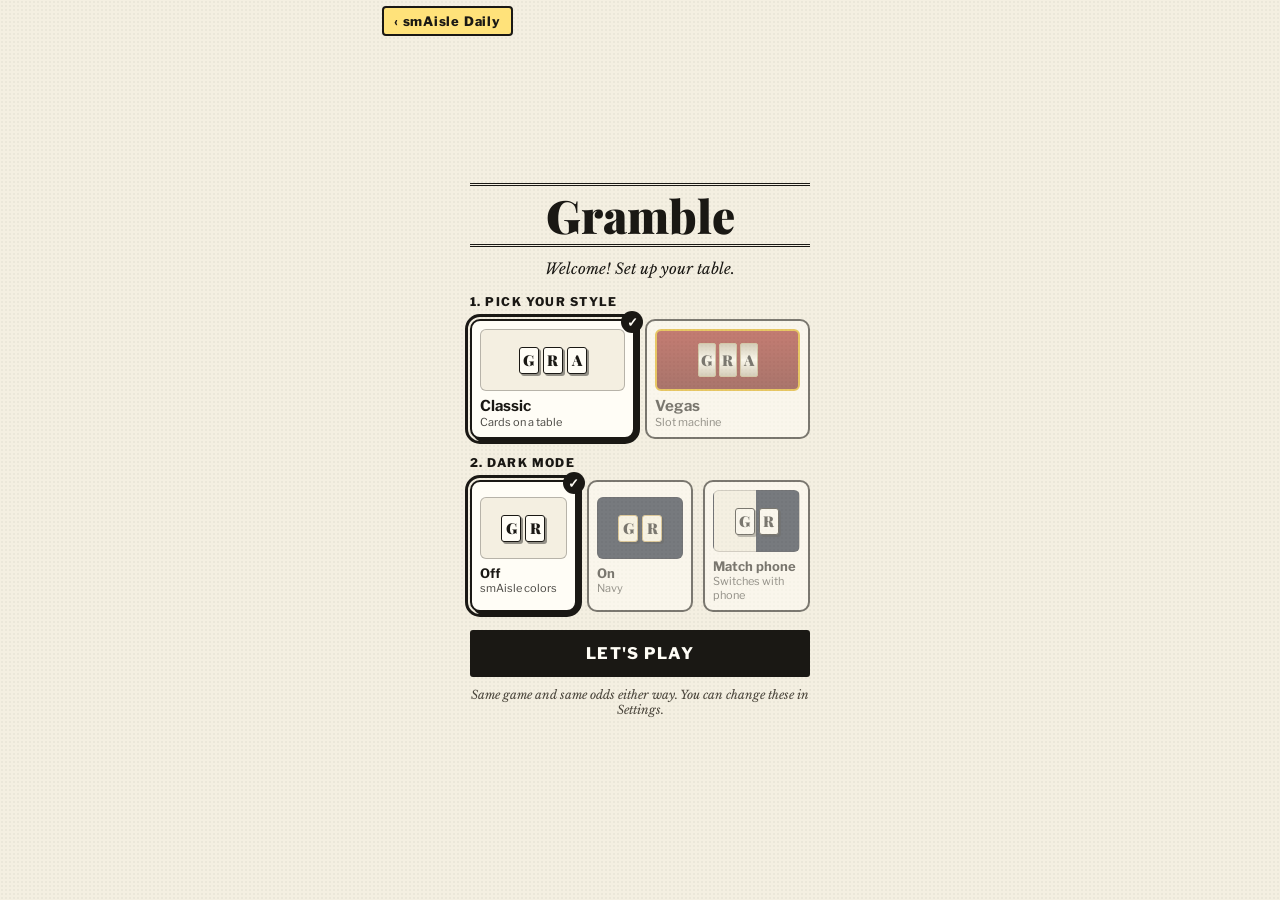
==== commit 3578411d: "Gramble v10.27: smAisle Daily button on the setup screen Co-Authored-By: Claude Opus 5.5 <noreply@an" ====
--- a/index.html
+++ b/index.html
@@ -130,6 +130,10 @@
 .card{background:var(--paper);border:3px double var(--ink);padding:18px;width:100%;max-width:400px;max-height:90%;overflow:auto;display:flex;flex-direction:column;gap:10px;box-shadow:6px 6px 0 rgba(0,0,0,.25)}
 .card h2{font-family:var(--head);font-weight:900;font-size:28px;margin:0;text-align:center;border-bottom:1px solid var(--ink);padding-bottom:6px}
 #menu h2,#settings h2{text-align:left}
+/* Menu standard, same as Straight Down Spell (Jeff, Nov 3). An odd last row spans both columns. */
+.mgrid{display:grid;grid-template-columns:1fr 1fr;gap:8px}.mpair{display:flex;gap:8px}.mpair .go{flex:1}
+.mgrid .go,.mpair .go{padding:9px 4px;font-size:12px}
+.mgrid>:not([hidden]):nth-last-child(1 of :not([hidden])):nth-child(odd of :not([hidden])){grid-column:1/-1}
 .card b{font-family:var(--sans);font-weight:800}
 #togs{display:flex;flex-wrap:wrap;justify-content:center;gap:6px;margin:2px 0 4px}
 #mSound{display:flex;align-items:center;gap:4px;background:transparent;border:1.5px solid var(--ink);border-radius:6px;padding:3px 6px;font-family:var(--sans);font-size:9px;font-weight:700;letter-spacing:.06em;text-transform:uppercase;color:var(--ink);line-height:1.1}
@@ -158,7 +162,7 @@
 #cover .tag{font-style:italic;font-size:15px}
 /* Way back to smAisle Daily: the yellow button shows on the cover only; during play the way back is the menu row (Jeff, Nov 3). */
 .smback{flex:none;align-self:flex-start;display:block;box-sizing:border-box;height:30px;padding:4px 10px;background:#ffe27a;color:#1a1814!important;border:2px solid #1a1814;border-radius:4px;font:800 13px/18px var(--sans);letter-spacing:.06em;text-decoration:none;white-space:nowrap}
-#cvBar{position:absolute;top:calc(env(safe-area-inset-top,0px) + 6px);left:calc(max(0px,50vw - 270px) + 12px);z-index:2}
+#cvBar,#stBar{position:absolute;top:calc(env(safe-area-inset-top,0px) + 6px);left:calc(max(0px,50vw - 270px) + 12px);z-index:2}
 #cover{padding-top:calc(env(safe-area-inset-top,0px) + 42px);overflow:auto;place-items:safe center}
 #coverSm{color:inherit}
 @media (max-height:700px){#cover .in{gap:10px}}
@@ -496,6 +500,7 @@
 </div></div>
 
 <div class="sheet" id="setup" hidden><div class="in">
+  <a id="stBar" class="smback" href="/daily/">&lsaquo; smAisle Daily</a><!--SITEONLY-->
   <div class="mh"><h1>Gramble</h1></div>
   <p class="wel">Welcome! Set up your table.</p>
   <div class="q">1. Pick your style</div>
@@ -546,12 +551,17 @@
   <h2>Menu</h2>
   <p class="lsub" id="lTot"></p>
   <button class="go" id="mClose">Back to game</button>
-  <button class="go alt" id="mCashOut">Bank it</button>
-  <button class="go alt" id="mHow">How to Play</button>
-  <button class="go alt" id="mStats">Stats</button>
-  <button class="go alt" id="mPlus">New list ⭐ Plus</button>
-  <button class="go alt" id="mDaily" style="background:#ffe27a;color:#1a1814;text-transform:none;letter-spacing:.02em" onclick="location.href='/daily/'">&lsaquo; smAisle Daily</button><!--SITEONLY-->
-  <div class="lrow"><button id="mCover">Home screen</button><button id="mNew">New game</button><button id="mDemo">Demo</button></div>
+  <div class="mgrid">
+    <button class="go alt" id="mStats">Stats</button>
+    <button class="go alt" id="mHow">How to Play</button>
+    <button class="go alt" id="mPlus">⭐ Plus</button>
+    <button class="go alt" id="mNew">New game</button>
+    <button class="go alt" id="mCashOut">Bank it</button>
+  </div>
+  <div class="mpair">
+    <button class="go alt" id="mCover">Home screen</button>
+    <button class="go alt" id="mDaily" style="background:#ffe27a;color:#1a1814;text-transform:none" onclick="location.href='/daily/'">&lsaquo; smAisle Daily</button><!--SITEONLY-->
+  </div>
   <button class="go alt" id="mSet">Settings</button>
   <div class="ver" id="menuVer"></div>
 </div></div>
@@ -602,7 +612,7 @@
 </div></div>
 
 <script>
-const VERSION='10.25',VDATE='Nov 3',TITLE='Gramble',CODE='rw',SEED='Reel Words';   // SEED keeps the daily lists the same as before the rename; CODE keeps saved games and stats
+const VERSION='10.27',VDATE='Nov 3',TITLE='Gramble',CODE='rw',SEED='Reel Words';   // SEED keeps the daily lists the same as before the rename; CODE keeps saved games and stats
 const FB_KEY='AIzaSyAlbSCTpAiK-1tojkyWrY3QuJsSzILHSfs',FB_PROJ='aislerun-88e79';
 const $=id=>document.getElementById(id);
 let vegas=false;const V=(c,v)=>vegas?v:c;   // Vegas = the slot machine style, Classic = the cards. Same game and odds, only the look, words and sounds change.
@@ -970,7 +980,6 @@
   $('menu').hidden=true;$('done').hidden=true;startMode(mode,true)};
 $('mStats').onclick=()=>{backTo='menu';showStats()};
 $('mPlus').onclick=()=>{$('menu').hidden=true;startMode('plus',true)};   // always-there extra games (daily progress is saved separately)
-$('mDemo').onclick=()=>{$('menu').hidden=true;startDemo()};
 $('mHow').onclick=()=>{$('menu').hidden=true;openHelp()};
 $('mCover').onclick=()=>{$('menu').hidden=true;cover()};
 
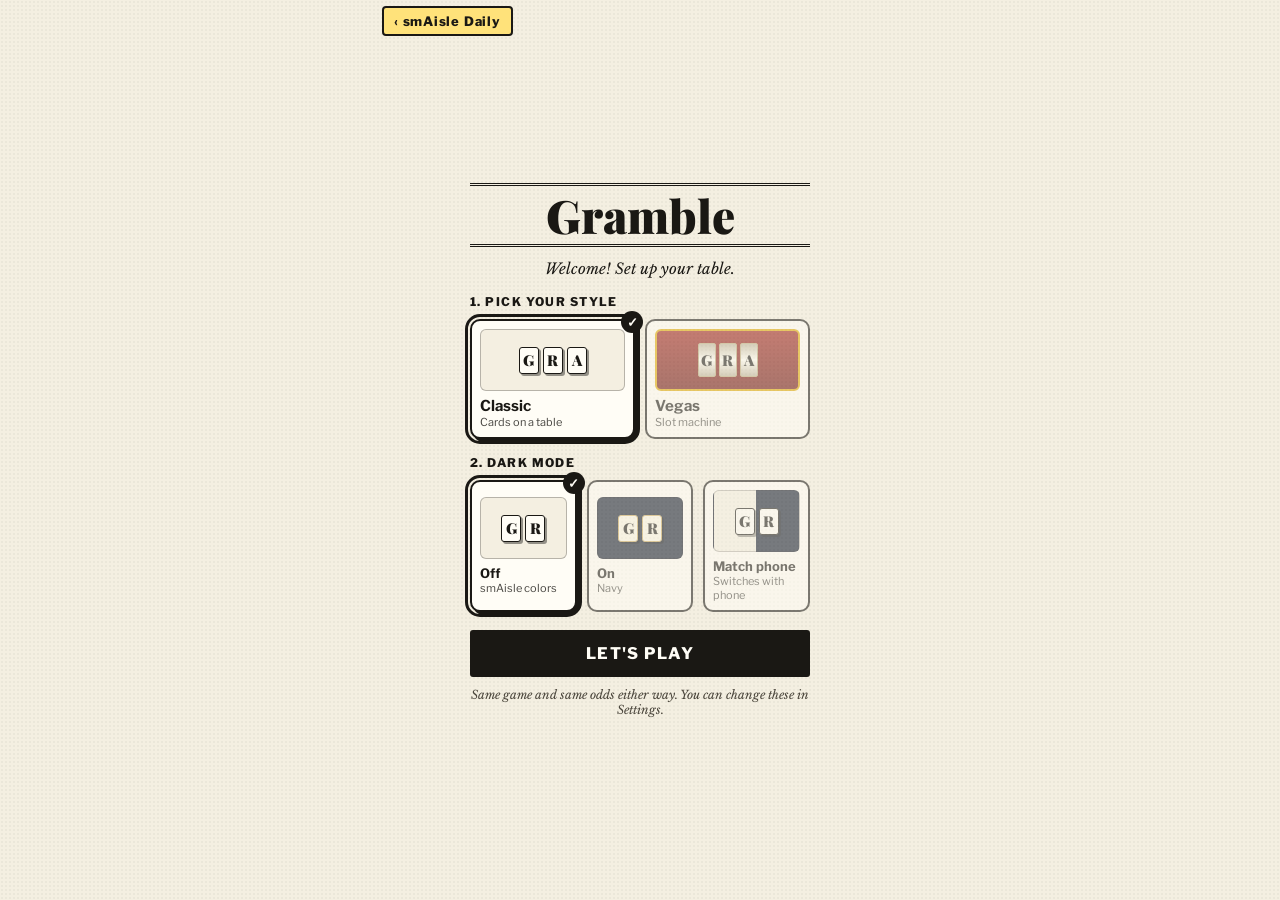
==== commit 59bdcf13: "Gramble v10.28: sound icon in the menu, one Sound setting for all daily games Co-Authored-By: Claude" ====
--- a/index.html
+++ b/index.html
@@ -3,6 +3,7 @@
 <head>
 <script src="/gate.js" data-game="gramble" data-name="Gramble"></script>
 <meta charset="utf-8">
+<script>/* one Sound setting for every smAisle game */(function(){try{var s=localStorage.getItem('smaisle-sound');if(s==='on'||s==='off')localStorage.setItem('rw_sound',s)}catch(e){}})();</script>
 <meta name="viewport" content="width=device-width,initial-scale=1,maximum-scale=1,user-scalable=no,viewport-fit=cover">
 <meta name="theme-color" content="#f4efe1">
 <script>(function(){var m=null;try{m=localStorage.getItem('smaisle-dark');if(!m&&localStorage.getItem('rw_mode')==='dark'){m='on';localStorage.setItem('smaisle-dark','on')}}catch(e){}var d=m==='on'||(m==='auto'&&window.matchMedia&&matchMedia('(prefers-color-scheme: dark)').matches);if(d){document.documentElement.setAttribute('data-mode','navy');var t=document.querySelector('meta[name=theme-color]');if(t)t.content='#121b2e'}})()</script>
@@ -612,7 +613,7 @@
 </div></div>
 
 <script>
-const VERSION='10.27',VDATE='Nov 3',TITLE='Gramble',CODE='rw',SEED='Reel Words';   // SEED keeps the daily lists the same as before the rename; CODE keeps saved games and stats
+const VERSION='10.28',VDATE='Nov 4',TITLE='Gramble',CODE='rw',SEED='Reel Words';   // SEED keeps the daily lists the same as before the rename; CODE keeps saved games and stats
 const FB_KEY='AIzaSyAlbSCTpAiK-1tojkyWrY3QuJsSzILHSfs',FB_PROJ='aislerun-88e79';
 const $=id=>document.getElementById(id);
 let vegas=false;const V=(c,v)=>vegas?v:c;   // Vegas = the slot machine style, Classic = the cards. Same game and odds, only the look, words and sounds change.
@@ -1318,5 +1319,7 @@
 const vline='v'+VERSION+' · '+VDATE;$('ver').textContent=vline;$('cvVer').textContent=vline;$('menuVer').textContent=TITLE+' '+vline;
 buildReels();roundUI();words=POOL.slice(0,NWORDS);setStyle(store.get('style','classic')==='vegas',true);line=vegas?['S','P','I','N','S']:['D','E','A','L','S'];strips=line.map(c=>stripAround(c));layout();for(let i=0;i<REELS;i++)drawReel(i);applyDark();cover();if(!store.get('setup','')&&!store.get('mode',''))showSetup();checkIn(false);
 </script>
+<script>/* sound icon at the top right of the menu; it and Settings stay in step */
+(function(){var K='rw_sound',C='#mSound',m=document.querySelector('#menu');if(!m)return;var c=m.querySelector('.card,.sc')||m,x=c.querySelector('.x,[data-close]'),b=document.createElement('button');b.type='button';b.id='smSnd';b.setAttribute('style','position:absolute;top:9px;right:'+(x?'51px':'9px')+';width:38px;height:34px;padding:0;display:grid;place-items:center;background:var(--card,#fffdf6);color:var(--ink,#1a1814);border:2px solid var(--ink,#1a1814);border-radius:4px;z-index:3;cursor:pointer;touch-action:manipulation');if(getComputedStyle(c).position==='static')c.style.position='relative';c.appendChild(b);function on(){var v='on';try{v=(localStorage.getItem(K)||'on').replace(/"/g,'')}catch(e){}return v!=='off'}function draw(){var o=on();b.setAttribute('aria-label',o?'Turn sound off':'Turn sound on');b.innerHTML='<svg viewBox="0 0 24 24" width="19" height="19" fill="none" stroke="currentColor" stroke-width="2.2" stroke-linecap="round" stroke-linejoin="round"><path d="M4 9.5v5h3.5l5 4v-13l-5 4z" fill="currentColor"/>'+(o?'<path d="M16 9a4.2 4.2 0 0 1 0 6"/><path d="M18.6 6.5a8 8 0 0 1 0 11"/>':'<path d="M16.5 9.5l5 5M21.5 9.5l-5 5"/>')+'</svg>'}function share(){try{localStorage.setItem('smaisle-sound',on()?'on':'off')}catch(e){}}b.onclick=function(e){e.stopPropagation();var v=on()?'off':'on';var b=document.querySelector(C);if(b&&on()!==(v==='on'))b.click();draw();share()};document.addEventListener('click',function(e){var t=e.target.closest&&e.target.closest(C);setTimeout(function(){if(t)share();draw()},0)},true);draw()})();</script>
 </body>
 </html>
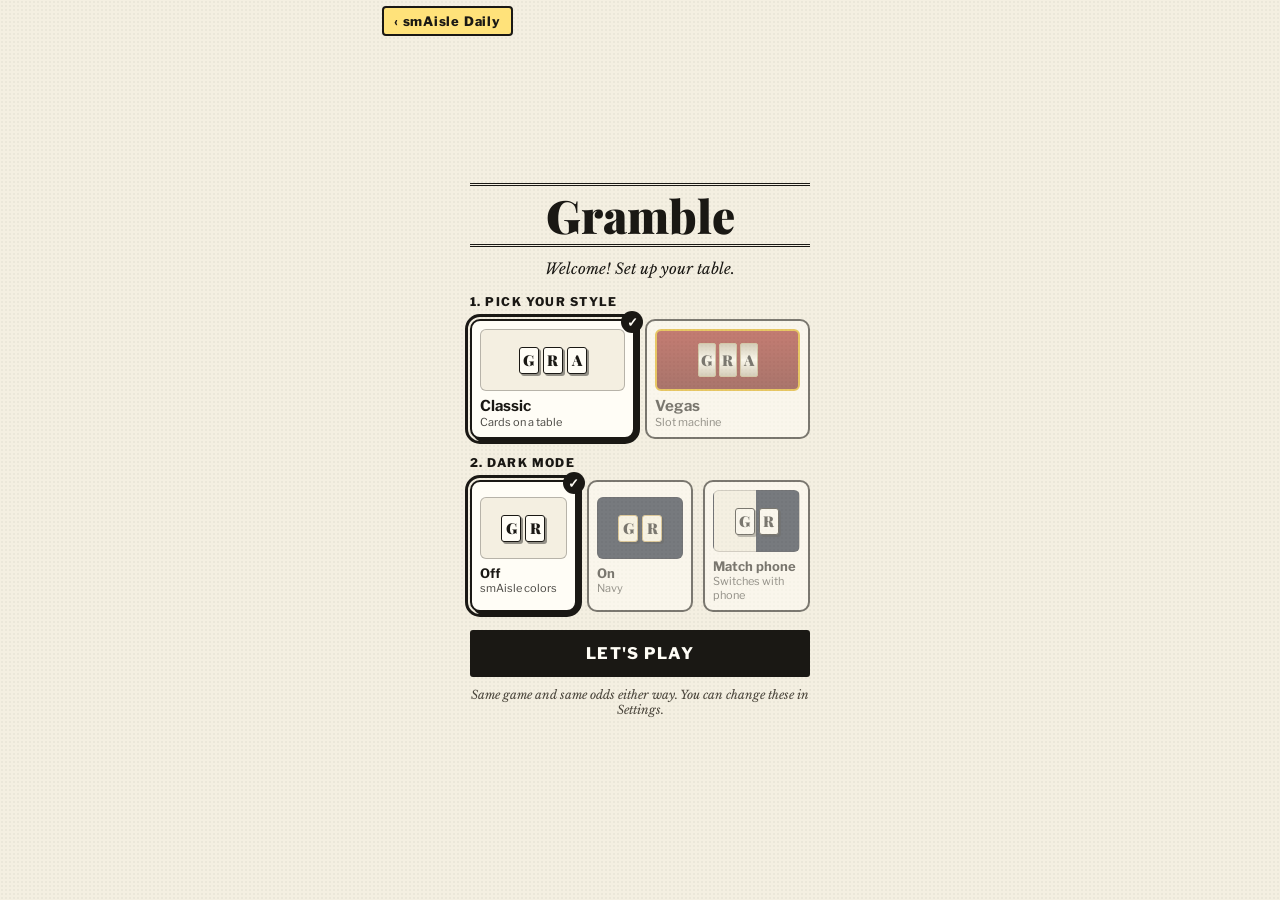
==== commit 6f78e710: "Gramble v10.31: first-two-word hints only in a player's first game Co-Authored-By: Claude Opus 5.5 <" ====
--- a/index.html
+++ b/index.html
@@ -16,6 +16,7 @@
 <meta name="description" content="Gramble: a word card game. Hold and hit to find all 20 words before your 50 coins run out.">
 <link rel="stylesheet" href="https://fonts.googleapis.com/css2?family=Playfair+Display:wght@900&family=Libre+Baskerville:ital@0;1&family=Libre+Franklin:wght@700;800;900&family=Courier+Prime:wght@700&display=swap">
 <style>
+.dgo{display:flex;gap:8px}.dgo .go{flex:1 1 0;min-width:0;padding-left:4px;padding-right:4px;white-space:nowrap}
 /* The Daily 15's newspaper look, with a red-and-gold slot machine in the middle. */
 :root{--paper:#f4efe1;--ink:#1a1814;--ink2:#4a453b;--fade:#8c8574;--red:#1a1814;--acc:#ffd23f;--accD:#b8860b;--hi:#ffd23f;--hiE:#e0a800;--gold:#e0a800;--cab:#9c1f18;--cab2:#6e130e;--card:#fffdf6;--on:#fffdf6;--solid:var(--ink);--soft:#fff3c4;
   --head:"Playfair Display",Georgia,serif;--body:"Libre Baskerville",Georgia,serif;--sans:"Libre Franklin","Helvetica Neue",Arial,sans-serif;--t:58px;color-scheme:light}
@@ -291,13 +292,6 @@
 #mCross{display:flex;align-items:center;gap:4px;background:transparent;border:1.5px solid var(--ink);border-radius:6px;padding:3px 6px;font-family:var(--sans);font-size:9px;font-weight:700;letter-spacing:.06em;text-transform:uppercase;color:var(--ink);line-height:1.1}
 #mCross b{font-size:10px}#mCross.on{background:var(--solid);color:var(--on)}
 #list span i{font-style:normal}#list span i.x{color:#b5ad9a}
-/* ---------- Demo: a guided walk-through on the real machine ---------- */
-#demoCap{position:fixed;left:50%;transform:translateX(-50%);top:8px;width:min(94vw,500px);z-index:40;background:var(--card);border:2px solid var(--ink);box-shadow:3px 4px 0 var(--ink);padding:10px 12px;font-family:var(--sans)}
-#demoCap .st{font-size:10px;font-weight:800;letter-spacing:.14em;text-transform:uppercase;color:var(--ink2)}
-#demoCap p{margin:4px 0 8px;font-family:var(--body);font-size:15px;line-height:1.35}
-#demoCap .row{display:flex;gap:8px}#demoCap button{flex:1;height:40px;border:2px solid var(--ink);background:var(--solid);color:var(--on);font-weight:800;letter-spacing:.06em;text-transform:uppercase;border-radius:3px}
-#demoCap button.sk{flex:none;width:80px;background:var(--card);color:var(--ink)}
-body.demo #bar,body.demo #menuBtn{pointer-events:none}body.demo .reel,body.demo #word{pointer-events:none}
 .reel.hint{box-shadow:0 0 0 3px #ffd23f,0 0 14px #ffd23f}
 #reels .strike{position:absolute;left:4px;right:4px;top:50%;height:5px;margin-top:-2px;background:var(--red);border-radius:3px;z-index:4;pointer-events:none;transform:scaleX(0);transform-origin:left;box-shadow:none}
 #reels.struck .strike{animation:strike .45s ease-out forwards}
@@ -448,6 +442,23 @@
 @media (max-height:760px){#done .card{padding:12px 14px;gap:6px}#done h2{font-size:22px;padding-bottom:4px}#done .big{font-size:32px;margin:0}#done .tapnote{display:none!important}
  #done .mp{margin:4px 0 0;padding:6px 10px}#done .cd{margin:2px 0 0}#done .go{padding:9px}#dMoreI a{width:30px;height:30px;border-radius:7px}#dMoreI{gap:4px}#dMore .dmT{margin-bottom:4px}}
 html[data-mode=navy] .mp .t span,html[data-mode=navy] .mp .g{color:var(--ink2)}
+/* ---------- Demo: Try it with a coach ---------- */
+#smDemo{position:fixed;left:0;right:0;top:0;height:100vh;height:100dvh;z-index:50;display:flex;flex-direction:column;background:var(--paper);color:var(--ink);font-family:var(--sans,"Libre Franklin",Arial,sans-serif);padding-top:env(safe-area-inset-top,0px);padding-bottom:env(safe-area-inset-bottom,0px)}
+#smDemo::after{content:"";position:absolute;inset:0;z-index:30;pointer-events:none;border:6px solid transparent;background:repeating-linear-gradient(45deg,#ffe27a 0 12px,#1a1814 12px 24px) border-box;-webkit-mask:linear-gradient(#000 0 0) padding-box,linear-gradient(#000 0 0);-webkit-mask-composite:xor;mask:linear-gradient(#000 0 0) padding-box exclude,linear-gradient(#000 0 0)}
+.smTop{position:relative;z-index:41;flex:none;height:50px;display:flex;align-items:center;justify-content:space-between;padding:6px 12px 0 14px;background:#ffe27a;color:#1a1814;border-bottom:3px solid #1a1814}.smTop span{display:flex;align-items:center;gap:8px;min-width:0}.smTop b{background:#1a1814;color:#ffe27a;font:900 15px/1 var(--sans,Arial);letter-spacing:.14em;padding:5px 7px 5px 9px;border-radius:3px}.smTop i{font:800 11.5px var(--sans,Arial);font-style:normal}.smTop button{position:relative;z-index:31;height:32px;padding:0 12px;border:2px solid #1a1814;border-radius:3px;background:#fffdf6;color:#1a1814;font:800 12px var(--sans,Arial);letter-spacing:.08em;text-transform:uppercase}
+.smStage{position:relative;flex:1 1 0;min-height:0;overflow:hidden;padding:10px 14px 8px}.smStage::before{content:"DEMO";position:absolute;left:50%;top:52%;z-index:3;transform:translate(-50%,-50%) rotate(-22deg);font:900 118px/1 var(--head,Georgia,serif);letter-spacing:.04em;color:var(--ink);opacity:.09;pointer-events:none}
+.smCap{flex:none;background:var(--card);border-top:2px solid var(--ink);padding:9px 16px 14px;display:grid;gap:5px}.smH{display:flex;justify-content:space-between;align-items:baseline}.smH b{font:900 19px var(--head,Georgia,serif)}.smH small{font:800 11px var(--sans,Arial);letter-spacing:.08em;text-transform:uppercase;color:var(--ink2)}.smCap p{margin:0;min-height:60px;font:500 15px/20px var(--sans,Arial)}.smCap p.nudge{background:#ffe27a;color:#1a1814;margin:0 -6px;padding:0 6px;border-radius:3px}
+.smDots{display:flex;gap:6px}.smDots i{width:10px;height:10px;border:2px solid var(--ink);border-radius:50%}.smDots i.on{background:var(--btn)}
+.smSlot{min-height:44px;margin-top:2px}.smTurn{height:44px;display:flex;align-items:center;justify-content:center;text-align:center;border:2px dashed var(--ink2);border-radius:3px;font:800 12px var(--sans,Arial);letter-spacing:.06em;text-transform:uppercase;color:var(--ink2)}
+.smBtn{display:block;width:100%;height:46px;border:2px solid var(--ink);border-radius:3px;background:var(--btn);color:var(--paper);font:800 14px var(--sans,Arial);letter-spacing:.08em;text-transform:uppercase}.smBtn.alt{background:var(--card);color:var(--ink)}
+.smF{position:absolute;z-index:7;width:0;height:0;pointer-events:none;transition:left .5s ease,top .5s ease}.smF svg{position:absolute;left:-13px;top:-2px;width:38px;height:46px;transform-origin:13px 2px;animation:smBob .9s ease-in-out infinite}.smF.up svg{transform:scaleY(-1);animation:none}.smR{position:absolute;z-index:6;width:14px;height:14px;margin:-7px 0 0 -7px;border-radius:50%;border:3px solid #ffe27a;pointer-events:none;animation:smRip .5s ease-out forwards}.smW{animation:smWob .28s ease 2}
+@keyframes smBob{50%{translate:3px 6px}}@keyframes smRip{to{transform:scale(4.4);opacity:0}}@keyframes smWob{25%{translate:-4px 0}75%{translate:4px 0}}
+.smPop{position:absolute;inset:0;z-index:40;display:flex;align-items:center;justify-content:center;padding:20px;background:rgba(26,24,20,.62);animation:smIn .25s ease both}.smPc{width:100%;max-width:340px;background:var(--paper);color:var(--ink);border:3px double var(--ink);box-shadow:6px 6px 0 rgba(0,0,0,.3);padding:16px;display:grid;gap:10px;text-align:center}.smPc h3{margin:0;font:900 34px/1.1 var(--head,Georgia,serif);border-bottom:3px double var(--ink);padding-bottom:8px}.smPc p{margin:0 0 4px;font:500 15px/1.35 var(--sans,Arial)}
+@keyframes smIn{from{opacity:0}to{opacity:1}}
+@media (prefers-reduced-motion:reduce){.smF svg{animation:none}.smF{transition:none}}
+@media (max-height:640px){.smTop{height:42px;padding-top:4px}.smStage{padding:6px 12px 4px}.smCap{padding:5px 14px 9px;gap:3px}.smCap p{min-height:40px;font-size:13.5px;line-height:18px}.smH b{font-size:16px}.smDots{display:none}.smSlot{min-height:0;margin:0}.smTurn{display:none}.smBtn{height:40px}}
+#smDemo{--btn:var(--solid)}
+.grP{height:100%;display:flex;flex-direction:column;align-items:center;justify-content:center;gap:6px}.grP .top{align-self:stretch;margin:0;justify-content:space-between;flex:none;padding:0 0 4px}.grP #msg{min-height:22px;margin:0;flex:none}.grP #cab{flex:none}.grP #word{min-height:44px;flex:none}.grP #word .wt{cursor:default;touch-action:manipulation}.grP #wsum{min-height:18px;font-size:12.5px;flex:none}.grP #bar{padding:0;max-width:none;flex:none}.grP #bar button{height:46px}.grP #list{padding:0;max-width:none;flex:none}.grP #list span{font-size:15px;padding:3px 0}.grP .reel{cursor:default}.grP #lever{pointer-events:none}.grP.tight #wsum,.grP.tight #msg{display:none}.grP.tight2 #list span:nth-child(n+5){display:none}
 </style>
 </head>
 <body class="cards">
@@ -480,6 +491,7 @@
     <div id="wsum"></div>
     <div id="ddX" hidden><div class="q">Power play?<small id="ddInfo">10 coins · win pays ×2</small></div><div class="seg"><button id="ddNo" class="on">No<small id="ddN1"></small></button><button id="ddYes">Yes<small id="ddN2"></small></button></div></div>
     <div id="bar"><button id="spinBtn">Deal<small>5 coins</small></button><button id="bDD" hidden>Power play<small>10 coins · pays ×2</small></button><button id="bPass" hidden>Pass<small>Keep going</small></button><button id="bCash" hidden>Collect<small id="bCashN"></small></button></div>
+    <button class="go alt" id="overHub" hidden style="flex:none;background:#ffe27a;color:#1a1814;text-transform:none;letter-spacing:.02em;padding:8px;margin:6px auto 0;width:calc(100% - 24px)" onclick="location.href='/daily/'">&lsaquo; smAisle Daily</button><!--SITEONLY-->
     <div id="logLbl">Find all 10 words</div>
     <div id="list"></div>
     <div id="bonusL"></div>
@@ -496,7 +508,7 @@
   <button class="go" id="coverGo">Play today's game</button>
   <div id="cvMore" hidden style="display:flex;flex-direction:column;gap:8px;width:100%"><button class="go alt" id="coverReplay" hidden>Replay today's list<small style="display:block;font-size:10px;letter-spacing:.06em">Free · doesn't change your score</small></button><button class="go alt" id="coverPlus">New list ⭐ Plus<small style="display:block;font-size:10px;letter-spacing:.06em">Fresh lists · part of smAisle Daily Plus</small></button></div>
   <div id="cvNote" style="font-size:12px;font-style:italic;color:var(--ink2)">Everyone gets the same words each day. Your first game counts.</div>
-  <div class="links"><button id="coverStats">Stats</button><span>·</span><button id="coverHow">How to Play</button><span>·</span><button id="coverDemo">Demo</button></div>
+  <div class="links"><button id="coverStats">Stats</button><span>·</span><button id="coverHow">How to Play</button><span>·</span><button id="coverDemo">Try the demo</button></div>
   <div class="ver" style="margin-top:0"><a id="coverSm" href="https://smaisle.app/" target="_blank" rel="noopener">smAisle Home</a> · <span id="cvVer"></span></div>
 </div></div>
 
@@ -523,7 +535,7 @@
     <li><b>Find a word:</b> when your five cards can spell a word on your list, in any order, it's found! It's crossed off and pays <b>2 coins a point</b> (letter values shown on each card). STONE pays 10 coins.</li>
     <li><b>Quick 10:</b> you start with <b>50 coins</b> and a list of <b>10 words</b>. Find them all before your coins run out. Every deal or hit costs <b>5 coins</b>.</li>
     <li><b>The deck helps:</b> it only carries letters from words still on your list, and it leans toward words that fit what you're holding. In the Quick 10, every deal without a word makes it help a little more, so bad luck never lasts long. Words that fit your held letters light up yellow.</li>
-    <li><b>Hints:</b> words that still fit your held cards light up, and the letters you already have turn gray. For your first 2 words each game, 💡 Hints make the cards worth holding glow after each deal, and the message tells you what to do. You can turn Hints off in Settings, and they stay off.</li>
+    <li><b>Hints:</b> words that still fit your held cards light up, and the letters you already have turn gray. For your first 2 words in your first game, 💡 Hints make the cards worth holding glow after each deal, and the message tells you what to do. You can turn Hints off in Settings, and they stay off.</li>
     <li><b>Power play:</b> with four cards held and one to go, a Power play? box appears above Hit. Tap Yes and your next hit costs 10 coins instead of 5. If the word lands on that hit, it pays double, and so does a bonus word. It's riskier, though: on a power play hit the deck helps a little less.</li>
     <li><b>Jackpot:</b> get dealt a list word with nothing held and it pays double. It is rare, maybe once in 10 games.</li>
     <li><b>Bonus words:</b> if the letters spell a real word that isn't on your list, you can cash it in for half pay (once per game), or pass and keep your letters. It doesn't count toward your 20.</li>
@@ -535,7 +547,7 @@
   </ul>
   <div id="hpNav"><button class="go alt" id="hpBack">Back</button><span id="hpPg"></span><button class="go" id="hpNext">Next</button></div>
   <button class="go" id="helpGo">Let's play</button>
-  <div id="hpDemo"><button id="hpDemoB">Watch the demo</button></div>
+  <div id="hpDemo"><button id="hpDemoB">Try the demo</button></div>
   <div class="ver" id="ver"></div>
 </div></div>
 
@@ -584,14 +596,15 @@
   <p id="dTap" class="tapnote" hidden>Tap a word to see what it means</p>
   <p id="dBest" style="margin:0;font-style:italic;font-size:14px"></p>
   <button class="mp" id="dMach" hidden></button><div class="cd" id="dCd" hidden></div>
+  <div class="dgo">
   <button class="go" id="dShare">Share</button>
+  <button class="go alt" id="dDaily" style="background:#ffe27a;color:#1a1814;text-transform:none;letter-spacing:.02em" onclick="location.href='/daily/'">&lsaquo; smAisle Daily</button><!--SITEONLY-->
+  </div>
   <button class="go alt" id="dPlus">New list ⭐ Plus</button>
   <div class="lrow"><button id="dAgain">Replay today</button><button id="dStats">Stats</button><button id="dClose">See the table</button></div>
-  <button class="go alt" id="dDaily" style="background:#ffe27a;color:#1a1814;text-transform:none;letter-spacing:.02em" onclick="location.href='/daily/'">&lsaquo; smAisle Daily</button><!--SITEONLY-->
   <div id="dMore" hidden><div class="dmT">More smAisle games</div><div id="dMoreI"></div></div>
 </div></div>
 
-<div id="demoCap" hidden><div class="st" id="dcStep"></div><p id="dcText"></p><div class="row"><button class="sk" id="dcSkip">Skip</button><button id="dcNext">Next</button></div></div>
 
 <div class="sheet" id="ride" hidden><div id="confetti"></div><div class="card" id="rCard">
   <div class="rstars">★ ★ ★ ★ ★</div>
@@ -613,7 +626,7 @@
 </div></div>
 
 <script>
-const VERSION='10.28',VDATE='Nov 4',TITLE='Gramble',CODE='rw',SEED='Reel Words';   // SEED keeps the daily lists the same as before the rename; CODE keeps saved games and stats
+const VERSION='10.31',VDATE='Nov 5',TITLE='Gramble',CODE='rw',SEED='Reel Words';   // SEED keeps the daily lists the same as before the rename; CODE keeps saved games and stats
 const FB_KEY='AIzaSyAlbSCTpAiK-1tojkyWrY3QuJsSzILHSfs',FB_PROJ='aislerun-88e79';
 const $=id=>document.getElementById(id);
 let vegas=false;const V=(c,v)=>vegas?v:c;   // Vegas = the slot machine style, Classic = the cards. Same game and odds, only the look, words and sounds change.
@@ -685,7 +698,7 @@
 function drawReel(i){const s=strips[i],el=reelEls[i],strip=el.querySelector('.strip');
   strip.style.transition='none';strip.style.transform='translateY(calc(var(--t)*-.2))';
   strip.innerHTML=vegas?symHTML(s[0])+symHTML(line[i],true)+symHTML(s[2]):faceHTML(line[i]);el.classList.remove('spin','down')}
-function paint(){const lit=spun&&!over;if(!vegas&&spins===0&&!spinning)reelEls.forEach(el=>el.classList.add('down'));   // before the first deal the cards are face down
+function paint(){const lit=spun&&!over;if(!over&&$('overHub'))$('overHub').hidden=true;if(!vegas&&spins===0&&!spinning)reelEls.forEach(el=>el.classList.add('down'));   // before the first deal the cards are face down
 const HH=bestHint();reelEls.forEach((el,i)=>el.classList.toggle('hint',!!HH&&HH.h[i]===1&&!locked(i)));$('reels').classList.toggle('bonus',!!pend);
   reelEls.forEach((el,i)=>{const h=lit?hold[i]:0;el.classList.toggle('sel',h===1);
     el.querySelector('.tag').hidden=h!==1;el.querySelector('.tag span').textContent=V('HELD','🔒')});
@@ -697,7 +710,7 @@
   if(spinCue&&!over&&!pend&&!ride&&bank>=COST){$('spinBtn').firstChild.textContent=V('Deal again ▸','Spin again ▸');$('spinBtn').querySelector('small').textContent=V('Word banked · next hand','Word banked · next round')}
   const pick=pickCue();$('spinBtn').classList.toggle('pick',pick);if(pick){$('spinBtn').firstChild.textContent=V('Keep some cards ↑','Pick letters ↑');$('spinBtn').querySelector('small').textContent=V('or tap here for a new hand · 5 coins','then spin · 5 coins')}
   $('spinBtn').disabled=over||spinning||bank<COST||nh===REELS;
-  const ddOK=spun&&!spinning&&!over&&!pend&&!ride&&nLocked()===REELS-1&&bank>=2*COST&&mode!=='demo';if(!ddOK)ddArm=false;$('bDD').hidden=true;$('ddX').hidden=!ddOK;if(ddOK){const fw=fits().filter(w=>!found.includes(w)).sort((a,b)=>wordPts(b)-wordPts(a))[0],v=fw?cr(wordPts(fw)*PER_PT):0;   // show what the word they're going for pays, plain vs doubled
+  const ddOK=spun&&!spinning&&!over&&!pend&&!ride&&nLocked()===REELS-1&&bank>=2*COST;if(!ddOK)ddArm=false;$('bDD').hidden=true;$('ddX').hidden=!ddOK;if(ddOK){const fw=fits().filter(w=>!found.includes(w)).sort((a,b)=>wordPts(b)-wordPts(a))[0],v=fw?cr(wordPts(fw)*PER_PT):0;   // show what the word they're going for pays, plain vs doubled
     $('ddInfo').textContent=fw?fw+' pays '+v+' · ×2 = '+(2*v):'10 coins · win pays ×2';$('ddN1').textContent=fw?'win '+v:'';$('ddN2').textContent=fw?'win '+(2*v):''}$('ddX').classList.toggle('on',ddArm);$('ddNo').classList.toggle('on',!ddArm);$('ddYes').classList.toggle('on',ddArm);document.body.classList.toggle('dd2',ddArm);if(ddArm){$('spinBtn').firstChild.textContent=V('Hit ×2','Spin ×2');$('spinBtn').querySelector('small').textContent='10 coins · pays double'}$('spinBtn').hidden=!!pend;$('bPass').hidden=$('bCash').hidden=!pend;if(pend)$('bCashN').textContent=pend+' +'+cents(bonusPay(pend));$('lever').disabled=$('spinBtn').disabled||!!pend;
   const fs=new Set(F);$('bonusL').innerHTML=bonus.length?'Bonus words: '+bonus.map(w=>'<b data-w="'+w+'">'+w+'</b>').join(' · '):'';
   const hl=heldLetters(),xo=crossOn()&&lit&&!spinning;
@@ -723,27 +736,27 @@
 $('bonusL').onclick=e=>{const s=e.target.closest('[data-w]');if(s)showDef(s.dataset.w)};
 $('list').onclick=e=>{const s=e.target.closest('.got,.miss');if(s)showDef(s.dataset.w)};
 function msg(t,cls=''){const m=$('msg');m.textContent=t;m.className=cls}
-// Hints (menu → Hints, on by default; only for the first 2 words of each game; turning them off stays off): after each spin, the letters worth keeping glow and the word they make glows on the list.
+// Hints (menu → Hints, on by default; only for the first 2 words of a player's first game; turning them off stays off): after each spin, the letters worth keeping glow and the word they make glows on the list.
 const hintsOn=()=>store.get('hints','on')==='on';
-const HINT_WORDS=2,hintLive=()=>hintsOn()&&round===1&&found.length<HINT_WORDS;
-function bestHint(){if(!hintLive()||!spun||spinning||over||pend||ride||mode==='demo')return null;let best=null;
+const HINT_WORDS=2,firstGame=()=>(+store.get('games',0)||0)===0,hintLive=()=>hintsOn()&&firstGame()&&round===1&&found.length<HINT_WORDS;
+function bestHint(){if(!hintLive()||!spun||spinning||over||pend||ride)return null;let best=null;
   for(const w of left()){const a=[...w],h=[0,0,0,0,0];
     line.forEach((c,i)=>{if(locked(i)){const j=a.indexOf(c);if(j>=0){a.splice(j,1);h[i]=1}else h[i]=-9}});   // locked letters must be in the word
     if(h.includes(-9))continue;line.forEach((c,i)=>{if(!locked(i)){const j=a.indexOf(c);if(j>=0){a.splice(j,1);h[i]=1}}});
     const m=h.reduce((x,y)=>x+y,0);if(!best||m>best.m)best={w,h,m}}
   return best&&best.m>=2?best:null}
 // Right after a spin with nothing locked: a plain 'Step 2' message and a white 'Pick letters' Spin button (it still spins if tapped).
-const pickCue=()=>spun&&!spinning&&!over&&!pend&&!ride&&!spinCue&&nLocked()===0&&mode!=='demo'&&bank>=COST&&!(hintLive()&&!bestHint());   // not when the hint says there's nothing worth keeping
+const pickCue=()=>spun&&!spinning&&!over&&!pend&&!ride&&!spinCue&&nLocked()===0&&bank>=COST&&!(hintLive()&&!bestHint());   // not when the hint says there's nothing worth keeping
 const step=(h,t)=>{const m=$('msg');m.className='step';m.innerHTML='<b></b><span></span>';m.firstChild.textContent=h;m.lastChild.textContent=t};
 function tip(){const H=bestHint();
   if(H){const add=H.h.map((v,i)=>v&&!locked(i)?i:-1).filter(i=>i>=0);
     if(add.length)return msg('💡 '+add.map(i=>line[i]).join(', ')+(add.length>1?' are':' is')+' in '+H.w+'. Tap the glowing letter'+(add.length>1?'s':'')+' to keep '+(add.length>1?'them':'it')+', then tap '+V('Hit','Spin')+'.','good');
     return msg('💡 Good. Now tap '+V('Hit','Spin')+' to fill in the rest of '+H.w+'.','good')}
-  if(hintLive()&&spun&&!spinning&&!over&&!pend&&!ride&&mode!=='demo'&&!nLocked())return msg(V('💡 No good cards this time. Just tap Deal again.','💡 No good letters this time. Just tap Spin again.'),'good');if(over)return msg(found.length===NWORDS?'You found them all!':'Game over. Tap Play again for a new list.');
-  if(!spun&&!found.length&&mode!=='demo')return step(V('Step 1: Tap Deal','Step 1: Tap Spin'),V('Each deal costs 5 coins.','Each spin costs 5 coins.'));
-  if(!spun)return msg(found.length?(hintsOn()&&round===1&&found.length===HINT_WORDS?'Nice! Hints are done for this game. You\'re on your own now. '+V('Deal for new cards.','Spin for new letters.'):V('Deal for new cards.','Spin for new letters.')):V('Tap Deal for 5 cards. Each deal is 5 coins.','Tap Spin or pull the lever. Each spin is 5 coins.'));
+  if(hintLive()&&spun&&!spinning&&!over&&!pend&&!ride&&!nLocked())return msg(V('💡 No good cards this time. Just tap Deal again.','💡 No good letters this time. Just tap Spin again.'),'good');if(over)return msg(found.length===NWORDS?'You found them all!':'Game over. Tap Play again for a new list.');
+  if(!spun&&!found.length)return step(V('Step 1: Tap Deal','Step 1: Tap Spin'),V('Each deal costs 5 coins.','Each spin costs 5 coins.'));
+  if(!spun)return msg(found.length?(hintsOn()&&firstGame()&&round===1&&found.length===HINT_WORDS?'Nice! Hints are done. You\'re on your own from here. '+V('Deal for new cards.','Spin for new letters.'):V('Deal for new cards.','Spin for new letters.')):V('Tap Deal for 5 cards. Each deal is 5 coins.','Tap Spin or pull the lever. Each spin is 5 coins.'));
   if(!nLocked())return step(V('Step 2: Hold some cards','Step 2: Keep some letters'),V('Tap any cards that are in a word on your list.','Tap any letters that are in a word on your list.'));
-  if(nLocked()===REELS-1&&bank>=2*COST&&mode!=='demo')return msg(V('One card to go!','One letter to go!')+' Power play? Tap Yes to play 10 coins. It\'s riskier, but a word pays double.');
+  if(nLocked()===REELS-1&&bank>=2*COST)return msg(V('One card to go!','One letter to go!')+' Power play? Tap Yes to play 10 coins. It\'s riskier, but a word pays double.');
   if(nLocked()===REELS)return msg(V('All five are held. Tap a card to let it go, then hit.','All five are locked. Tap a reel to unlock one, then spin.'),'warn');
   msg(V('Hit for new cards, or tap a held card to let it go.','Spin again, or tap a locked letter to unlock it.'))}
 
@@ -765,7 +778,7 @@
   // With nothing locked the machine gives no help, so a whole word (a Jackpot) is pure luck.
   // Each reel lands in turn; a letter that lands counts as fixed for the reels after it, so the loaded letters fit together.
   R=mode==='plus'?Math.random:rngFrom(hash(SEED+playDay+':'+spins));
-  for(const i of which){const c=forced?forced[i]:landLetter(fixed);line[i]=c;fixed.push(c);strips[i]=stripAround(c)}
+  for(const i of which){const c=landLetter(fixed);line[i]=c;fixed.push(c);strips[i]=stripAround(c)}
   which.forEach(i=>rolling.add(i));spun=true;save();
   $('lever').classList.add('pull');setTimeout(()=>$('lever').classList.remove('pull'),350);sfx.lever();
   paint();msg(V('Dealing…','Spinning…'));
@@ -785,7 +798,7 @@
   if(w){const jp=fullSpin;if(jp)nJack++;const c=wordPts(w)*PER_PT*(jp?2:1)*(ddOn?2:1);bank+=c;peak=Math.max(peak,bank);found.push(w);hold=[0,0,0,0,0];spun=false;
     strike('Found '+w);
     reelEls.forEach(el=>el.classList.add('sel'));setTimeout(()=>reelEls.forEach(el=>el.classList.remove('sel')),900);
-    popUp((jp?'JACKPOT ':'')+w+' +'+cents(c),'jp');jackpot();if(found.length<NWORDS||round===1)(jp?sfx.jack:sfx.win)();save();paint();msg((jp?V('🎰 JACKPOT! Dealt a word, double pay. ','🎰 JACKPOT! No locks, double pay. '):'')+(ddOn?'⏫ Power play paid! ':'')+'Found '+w+'! +'+cents(c)+' · '+V('Deal','Spin')+' again.','good');if(hintsOn()&&round===1&&found.length===HINT_WORDS&&mode!=='demo')setTimeout(()=>$('hintDone').classList.add('show'),1400);
+    popUp((jp?'JACKPOT ':'')+w+' +'+cents(c),'jp');jackpot();if(found.length<NWORDS||round===1)(jp?sfx.jack:sfx.win)();save();paint();msg((jp?V('🎰 JACKPOT! Dealt a word, double pay. ','🎰 JACKPOT! No locks, double pay. '):'')+(ddOn?'⏫ Power play paid! ':'')+'Found '+w+'! +'+cents(c)+' · '+V('Deal','Spin')+' again.','good');if(hintsOn()&&round===1&&found.length===HINT_WORDS)setTimeout(()=>$('hintDone').classList.add('show'),1400);
     const el=$('list').querySelector('[data-w="'+w+'"]');if(el)el.classList.add('new');
     if(found.length===NWORDS)return round===1?clearRound():end('win');if(bank<COST)return end('broke');return}
   // Not on the list but still an everyday word: it pays half, once per game, and isn't crossed off.
@@ -804,15 +817,15 @@
 function showRide(){if(!ride||over)return;$('rBank').textContent=money(bank);$('rSafeN').textContent=cr(bank);$('rRideN').textContent=(cr(bank)+cr(HR_BONUS))+'+';$('rWin').textContent=money(bank-CLEAR_BONUS);$('rCashN').textContent=money(bank);
   const C=$('confetti');C.innerHTML='';const cols=['#ffd23f','#e0a800','#fff3c4','#1a1814','#fff'];
   if(!quick)for(let k=0;k<70;k++){const i=document.createElement('i');i.style.left=Math.random()*100+'%';i.style.background=cols[k%cols.length];i.style.animationDuration=(2.2+Math.random()*2)+'s';i.style.animationDelay=(Math.random()*1.2)+'s';i.style.transform='rotate('+Math.random()*180+'deg)';C.appendChild(i)}
-  $('ride').hidden=false;if(mode!=='demo'||true)sfx.allFound()}
+  $('ride').hidden=false;sfx.allFound()}
 function letItRide(){if(!ride)return;ride=false;$('ride').hidden=true;round=2;roundUI();words=pickWords(N2,'#hr',found);found=[];spun=false;hold=[0,0,0,0,0];order=[0,1,2,3,4];
   strips=line.map(c=>stripAround(c));for(let i=0;i<REELS;i++)drawReel(i);save();paint();tip();sfx.jack();msg('Bonus 10! You have '+money(bank)+'. Good luck.','good')}
-$('rRide').onclick=()=>{if(mode!=='demo')letItRide()};$('rCash').onclick=()=>{if(!ride||mode==='demo')return;ride=false;$('ride').hidden=true;end('cashout')};
+$('rRide').onclick=()=>letItRide();$('rCash').onclick=()=>{if(!ride)return;ride=false;$('ride').hidden=true;end('cashout')};
 function bonusPass(){if(!pend)return;pend='';sfx.unlock();save();paint();tip();if(bank<COST)end('broke')}
 $('rchSafe').onclick=()=>$('rCash').click();$('rchRide').onclick=()=>$('rRide').click();
 $('bDD').onclick=()=>spin(true);$('bCash').onclick=bonusCash;$('bPass').onclick=bonusPass;
 // The bonus card: what a bonus word is, why it pays what it pays, and what each choice does.
-function showBonusCard(){if(!pend||mode==='demo')return;const b=pend,c=bonusPay(b),f=fits().filter(w=>!found.includes(w)),hl=heldLetters();
+function showBonusCard(){if(!pend)return;const b=pend,c=bonusPay(b),f=fits().filter(w=>!found.includes(w)),hl=heldLetters();
   $('bcW').textContent=b;$('bcM').innerHTML=[...b].map(x=>x+'='+PTS[x]).join(' + ')+' = '+wordPts(b)+' points<br>'+(wordPts(b)*PER_PT/2<BONUS_MIN?'Half pay is '+wordPts(b)+', so you get the minimum: <b>'+cents(c)+'</b>':'Half pay: '+wordPts(b)+' × '+(PER_PT/20)+' coin'+(pendDD?' × 2 (power play)':'')+' = <b>'+cents(c)+'</b>');
   $('bcTake').innerHTML='Take '+cents(c)+'<small>'+V('Your held cards reset','Your locked letters reset')+'</small>';
   $('bcKeep').innerHTML=V('Keep my cards','Keep my letters')+'<small>'+(hl.length?'Keep '+hl.join(' ')+(f.length?' and go for '+f[0]:''):V('Skip it and keep playing','Skip it and keep spinning'))+'</small>';
@@ -871,7 +884,7 @@
 $('defOk').onclick=()=>{$('def').hidden=true};$('def').onclick=e=>{if(e.target.id==='def')$('def').hidden=true};
 $('dAgain').onclick=()=>{$('done').hidden=true;startMode('replay',true)};
 $('dPlus').onclick=()=>{$('done').hidden=true;startMode('plus',true)};
-$('dClose').onclick=()=>$('done').hidden=true;
+$('dClose').onclick=()=>{$('done').hidden=true;if($('overHub'))$('overHub').hidden=!over};
 // "More smAisle games" row on the finish popup, from smaisle.app/daily/games.js (website only; hidden elsewhere)
 function moreGames(){const S=window.SMAISLE;if(!S||!S.games||$('dMoreI').childElementCount)return;
   const g=S.games.filter(x=>x.id!=='gr'&&x.icon&&x.url);if(!g.length)return;
@@ -893,7 +906,7 @@
 $('statsBack').onclick=()=>{$('stats').hidden=true;goBack()};
 
 // ---------- Save and start ----------
-function save(){if(over||mode==='demo')return;store.set(progKey(),JSON.stringify({v:4,round,ride,pend,pendDD,dry,bonus,order,words,found,line,hold,bank,spins,peak,spun,strips}))}
+function save(){if(over)return;store.set(progKey(),JSON.stringify({v:4,round,ride,pend,pendDD,dry,bonus,order,words,found,line,hold,bank,spins,peak,spun,strips}))}
 let quick=false;   // tests only: no spin animation
 function pickWords(n,tag,avoid){R=mode==='plus'?Math.random:rngFrom(hash(SEED+playDay+tag));const ws=[];while(ws.length<n){const w=rnd(POOL);if(!ws.includes(w)&&!avoid.includes(w))ws.push(w)}return ws.sort()}
 function roundUI(){NWORDS=round===1?N1:N2;$('marqSub').textContent=(round===1?'Quick 10':'Bonus 10')+' · 5 coins a '+V('deal','spin');$('logLbl').textContent='Find all '+NWORDS+' words';document.body.classList.toggle('hr',round===2)}
@@ -918,34 +931,43 @@
   const sk=streak();$('cvStreak').hidden=!sk.n;$('cvStreak').textContent='🔥 '+sk.n+'-day streak'+(sk.today?'':' · play today to keep it')+(+store.get('saver',0)?' · 🛡 saver ready':'');
   const d=dailyStats();$('cvStats').hidden=!d.played;if(d.played)$('cvStats').innerHTML=[[money(d.life),'Lifetime'],[money(d.best),'Best day'],[d.played,'Days played']].map(([v,l])=>'<div><b>'+v+'</b><span>'+l+'</span></div>').join('');
   $('cover').hidden=false}
-let forced=null;   // demo only: the letters the next spin lands on
-// The demo plays a scripted mini game on the real machine, one step per tap of Next.
-const DEMO_WORDS=['BRAVE','CHAIR','DREAM','HONEY','LUCKY','MUSIC','PLANT','READY','SMILE','TOAST'];
-const sleep=ms=>new Promise(r=>setTimeout(r,ms));
-const DEMO=[
- ['Every day you get <b>50 coins</b> and the same <b>10 words</b> as everyone else. Find them all with letter cards.',async()=>{}],
- ['Tap <b>Deal</b>. Each deal costs <b>5 coins</b>, and you get five letter cards.',async()=>{forced=['R','E','Z','D','A'];await spin()}],
- ['R, E, D, A could make <b>READY</b>. Tap a card to <b>hold</b> it. Held cards stay when you hit. On the list, READY lights up and the letters you have turn gray.',async()=>{for(const i of [0,1,3,4]){tapReel(i);await sleep(350)}}],
- ['<b>Hit.</b> Only the card you didn\'t hold is replaced.',async()=>{forced=['R','E','Y','D','A'];await spin()}],
- ['<b>READY!</b> Any order counts. Each word pays <b>2 coins a point</b> (the small numbers), and it\'s crossed off your list. A word dealt with nothing held is a <b>Jackpot</b> and pays double.',async()=>{}],
- ['Find all 10 before your coins run out and you get a <b>+50 coin clear bonus</b>…',async()=>{words.forEach(w=>{if(!found.includes(w))found.push(w)});bank=480;paint();clearRound()}],
- ['…then you choose. <b>Bank it</b> to keep your coins. Or <b>keep going</b> into the <b>Bonus 10</b>: find those 10 for <b>+100 coins</b>, but go broke and you bank nothing today.',async()=>{}],
- ['Whatever you bank adds to your <b>lifetime winnings</b>. Run out of coins in the Quick 10 and you bank 0 coins. Good luck!',async()=>{$('ride').hidden=true}]];
-let dStep=0,dBusy=false;
-const DEMO_V=['Every day you get <b>50 coins</b> and the same <b>10 words</b> as everyone else. Find them all on the slot machine.',
- 'Tap <b>Spin</b>. Each spin costs <b>5 coins</b>, and five reels land on letters.',
- 'R, E, D, A could make <b>READY</b>. Tap a reel to <b>lock</b> 🔒 it. Locked letters stay put and show as tiles below. On the list, READY lights up and the letters you have turn gray.',
- '<b>Spin again.</b> Only the unlocked reel spins.',
- '<b>READY!</b> Any order counts. Each word pays <b>2 coins a point</b> (the small numbers), and it\'s crossed off your list. A word with nothing locked is a <b>Jackpot</b> and pays double.'];
-function demoShow(){$('dcStep').textContent='Demo · '+(dStep+1)+' of '+DEMO.length;$('dcText').innerHTML=(vegas&&DEMO_V[dStep])||DEMO[dStep][0];$('dcNext').textContent=dStep===DEMO.length-1?"Play today's game":dStep===1?V('Deal','Spin'):dStep===2?V('Hold R E D A','Lock R E D A'):dStep===3?V('Hit','Spin again'):'Next';
-  reelEls.forEach((el,i)=>el.classList.toggle('hint',dStep===2&&[0,1,3,4].includes(i)))}
-function startDemo(){mode='demo';playDay=today();document.body.classList.add('demo');$('cover').hidden=true;$('quick').hidden=true;['done','menu','help','stats','ride'].forEach(k=>$(k).hidden=true);
-  round=1;ride=false;roundUI();words=DEMO_WORDS.slice();pend='';bonus=[];order=[0,1,2,3,4];found=[];hold=[0,0,0,0,0];bank=START;spins=0;peak=START;spun=false;over=false;spinning=false;
-  line=['G','R','A','M','B'];strips=line.map(c=>stripAround(c));$('pno').textContent='Demo';layout();for(let i=0;i<REELS;i++)drawReel(i);paint();msg('');dStep=0;demoShow();$('demoCap').hidden=false}
-function endDemo(go){$('demoCap').hidden=true;$('ride').hidden=true;document.body.classList.remove('demo');reelEls.forEach(el=>el.classList.remove('hint'));forced=null;ride=false;over=true;
-  store.set('seenHelp3','1');if(go)startMode('daily');else cover()}
-$('dcNext').onclick=async()=>{if(dBusy)return;if(dStep===DEMO.length-1)return endDemo(true);dBusy=true;dStep++;demoShow();try{await DEMO[dStep][1]()}finally{forced=null;dBusy=false}};
-$('dcSkip').onclick=()=>endDemo(false);
+// Demo: Try it with a coach. A small practice machine with the real look, in Classic or Vegas. Three moves, nothing saved, no check-ins.
+// The practice board reuses the machine's ids (#cab, #reels, #list...) so every Look styles it. They sit after the real ones, so $() still finds the real ones.
+/* smAisle demo frame v1 (Nov 4, 2026). One demo for every game: Try it with a coach (change list #30).
+   Add demo-frame.css to the page, this script after it, then call:
+   smDemo({name:'Game',moves:[{cap:'What to do',nudge:'What to say after a wrong tap'},...],win:'How you win',
+     play:function(){start the real game},
+     board:function(stage){draw a tiny practice board in stage; return {to:function(n){show the board after n moves},
+       tgt:function(n){return the element to tap for move n},win:function(){show the finished board}}},
+     auto:true for fast games that can't pause (it plays itself, model B)});
+   Uses the page's --paper --card --ink --ink2 --btn --hi colors. Saves nothing and counts nothing. */
+function smDemo(o){
+ var E=function(h){var t=document.createElement('template');t.innerHTML=h.trim();return t.content.firstChild},root=document.getElementById('smDemo'),timers=[],k=0,busy=false,B,stage,capT,capN,capH,dots,slot;
+ var HAND='<svg viewBox="0 0 38 46" aria-hidden="true"><path d="M13 2c3 0 5 2 5 5v11l11 2c4 1 6 3 6 7l-1 9c-1 5-4 8-9 8H17c-3 0-5-1-7-4L3 29c-2-3 2-6 5-4l1 1 0-19c0-3 2-5 4-5z" fill="#ffe27a" stroke="#1a1814" stroke-width="2.4" stroke-linejoin="round"/></svg>';
+ var TOP='<div class="smTop"><span><b>DEMO</b><i>Practice only. Nothing counts.</i></span><button type="button" id="smSkip">Skip</button></div>';
+ if(root)root.remove();root=E('<div id="smDemo" role="dialog" aria-label="'+o.name+' demo"></div>');document.body.appendChild(root);
+ function later(f,ms){timers.push(setTimeout(f,ms))}function stop(){timers.forEach(clearTimeout);timers=[]}
+ function close(){stop();root.remove()}
+ function run(){stop();k=0;busy=false;root.innerHTML=TOP+'<div class="smStage"></div><div class="smCap"><div class="smH"><b></b><small></small></div><p></p><div class="smDots"></div><div class="smSlot"></div></div>';root.querySelector('#smSkip').onclick=close;stage=root.querySelector('.smStage');var c=root.querySelector('.smCap');capH=c.querySelector('b');capN=c.querySelector('small');capT=c.querySelector('p');dots=c.querySelector('.smDots');slot=c.querySelector('.smSlot');B=o.board(stage);slot.innerHTML='<div class="smTurn">'+(o.auto?'Plays by itself':'Your turn. Tap where the finger points.')+'</div>';show();if(!o.auto)stage.onclick=tap}
+ function cap(h,i,n,t){capH.textContent=h;capN.textContent=n?'Step '+(i+1)+' of '+n:'Done';capT.textContent=t;capT.className='';dots.innerHTML=o.moves.map(function(m,j){return '<i class="'+(j<=i?'on':'')+'"></i>'}).join('')}
+ function fin(){var f=stage.querySelector('.smF');if(f)f.remove()}
+ function point(el){var f=stage.querySelector('.smF');if(!f){f=E('<div class="smF">'+HAND+'</div>');f.style.left=stage.clientWidth/2+'px';f.style.top=stage.clientHeight-60+'px';stage.appendChild(f);void f.offsetWidth}var a=el.getBoundingClientRect(),b=stage.getBoundingClientRect(),x=a.left-b.left+a.width/2,y=a.top-b.top+a.height-6;f.classList.toggle('up',y+46>stage.clientHeight);f.style.left=x+'px';f.style.top=(y+46>stage.clientHeight?a.top-b.top+6:y)+'px'}
+ function rip(el){var a=el.getBoundingClientRect(),b=stage.getBoundingClientRect(),r=E('<i class="smR"></i>');r.style.left=a.left-b.left+a.width/2+'px';r.style.top=a.top-b.top+a.height/2+'px';stage.appendChild(r);setTimeout(function(){r.remove()},520)}
+ function show(){B.to(k);cap('Your move',k,o.moves.length,o.moves[k].cap);var t=B.tgt(k);t.classList.add('smNow');point(t);busy=false;if(o.auto)later(function(){done(t)},1700)}
+ function done(t){busy=true;rip(t);fin();k++;if(k<o.moves.length){B.to(k);later(show,o.auto?900:450)}else{B.to(k);later(function(){B.win();cap('How you win',k-1,0,o.win);slot.innerHTML='';later(ready,1500)},900)}}
+ function tap(e){if(busy)return;var h=e.target.closest('.smNow');if(h){done(h);return}capT.textContent=o.moves[k].nudge;capT.className='nudge';var n=stage.querySelector('.smNow');if(n){n.classList.remove('smW');void n.offsetWidth;n.classList.add('smW')}}
+ function ready(){stop();fin();var p=E('<div class="smPop"><div class="smPc"><h3>You’re ready</h3><p>'+o.win+'</p><button type="button" class="smBtn" id="smPlay">Play</button><button type="button" class="smBtn alt" id="smAg">Demo again</button></div></div>');root.appendChild(p);root.querySelector('#smPlay').onclick=function(){close();o.play()};root.querySelector('#smAg').onclick=run}
+ run();return {close:close}}
+const GD_WORDS=['BRAVE','CHAIR','READY','HONEY','LUCKY','MUSIC','PLANT','SMILE','TOAST','STONE'],GD_LINE=[['R','E','Z','D','A'],['R','E','Y','D','A']],GD_HELD=[[],[0,1,3],[0,1,3,4],[]];
+function grBoard(stage){const el=document.createElement('div');let was=0;el.className='grP';stage.appendChild(el);
+ function fit(){const R=el.style,w=el.clientWidth;let t=Math.max(30,Math.min(Math.floor((w-100)/REELS)-2,60)),c=Math.min(Math.floor((w-40-4*8)/REELS),70);el.classList.remove('tight','tight2');R.setProperty('--t',t+'px');R.setProperty('--cw',c+'px');for(let k=0;k<30&&el.scrollHeight>el.clientHeight+1;k++){if(vegas&&t>30)R.setProperty('--t',(t-=2)+'px');else if(!vegas&&c>38)R.setProperty('--cw',(c-=2)+'px');else if(!el.classList.contains('tight'))el.classList.add('tight');else el.classList.add('tight2')}}
+ function draw(n){const ln0=n<1?(vegas?['S','P','I','N','S']:['D','E','A','L','S']):GD_LINE[n>=3?1:0],h=GD_HELD[n],pay=wordPts('READY')*2,bk=n<1?50:n<3?45:40+pay,got=n>=3,hl=h.map(i=>ln0[i]);
+  const reels=ln0.map((c,i)=>'<div class="reel'+(h.includes(i)?' sel':'')+(!vegas&&n<1?' down':'')+(n===1&&i===4?' hint':'')+'"><div class="strip">'+(vegas?symHTML(ln0[(i+1)%5])+symHTML(c,true)+symHTML(ln0[(i+2)%5]):faceHTML(c))+'</div><div class="tag"'+(h.includes(i)?'':' hidden')+'><span>'+V('HELD','🔒')+'</span></div></div>').join('');
+  const m=n<1?V('Every deal costs 5 coins.','Every spin costs 5 coins.'):n===1?'Words that fit your letters light up.':n===2?V('Held cards stay when you hit.','Locked letters stay when you spin.'):'Found READY! +'+pay+' coins';
+  el.innerHTML='<div class="top"><div class="box bank"><small>Coins</small><b>'+bk+'</b></div><div class="box"><small>Found</small><b>'+(got?1:0)+'/10</b></div></div><div id="msg"'+(got?' class="good"':'')+'>'+m+'</div><div id="cab"><div id="marq"><b>GRAMBLE</b><small>Quick 10 · 5 coins a '+V('deal','spin')+'</small></div><div id="row"><div id="reels"'+(got?' class="struck"':'')+'>'+reels+'<div id="line"></div><div class="strike"></div></div><div id="lever"><div class="base"></div><div class="arm"><div class="ball"></div></div></div></div></div><div id="word">'+hl.map(c=>'<div class="wt">'+c+'<sub>'+PTS[c]+'</sub></div>').join('')+'</div><div id="wsum">'+(h.length?V('Holding','Locked')+' <b>'+hl.join(' ')+'</b> · 1 word still fits':'')+'</div><div id="bar"><button type="button" id="spinBtn" tabindex="-1">'+(n===2?V('Hit','Spin again'):V('Deal','Spin'))+'<small>5 coins'+(n===2?V(' · 1 new card',' · 1 reel'):'')+'</small></button></div><div id="list">'+GD_WORDS.map(w=>{const hit=w==='READY';return '<span class="'+(hit&&got?'got':hit&&h.length?'fit':'')+'">'+(hit&&h.length&&!got&&crossOn()?crossed(w,hl):w)+'</span>'}).join('')+'</div>';
+  fit()}
+ return {to(n){if(n>was){if(n===2)sfx.lock();else sfx.lever();if(n===3)sfx.win()}was=n;draw(n)},tgt(n){draw(n);return n===1?el.querySelectorAll('.reel')[4]:el.querySelector('#spinBtn')},win(){}}}
+function startDemo(){store.set('seenHelp3','1');smDemo({name:TITLE,moves:[{cap:V('Find the words on your list. Tap Deal to get five letter cards.','Find the words on your list. Tap Spin and five reels land on letters.'),nudge:V('Tap Deal to get your cards.','Tap Spin to start the reels.')},{cap:V('We held R, E and D for READY. Held cards stay when you hit. Tap the A to hold it too.','We locked R, E and D for READY. Locked letters stay when you spin. Tap the A to lock it too.'),nudge:'READY needs the A. Tap the A.'},{cap:V('Any order counts. Tap Hit and only the Z is replaced.','Any order counts. Tap Spin again and only the Z reel spins.'),nudge:V('Tap Hit to replace the Z.','Tap Spin again to spin the Z reel.')}],win:'Words pay 2 coins a point. Find all 10 before your coins run out for a +50 coin bonus. Then bank it or keep going.',play:()=>startMode('daily'),board:grBoard})}
 $('coverDemo').onclick=startDemo;
 const play=()=>{if(!store.get('seenHelp3',''))return startDemo();startMode('daily')};
 $('coverGo').onclick=play;
